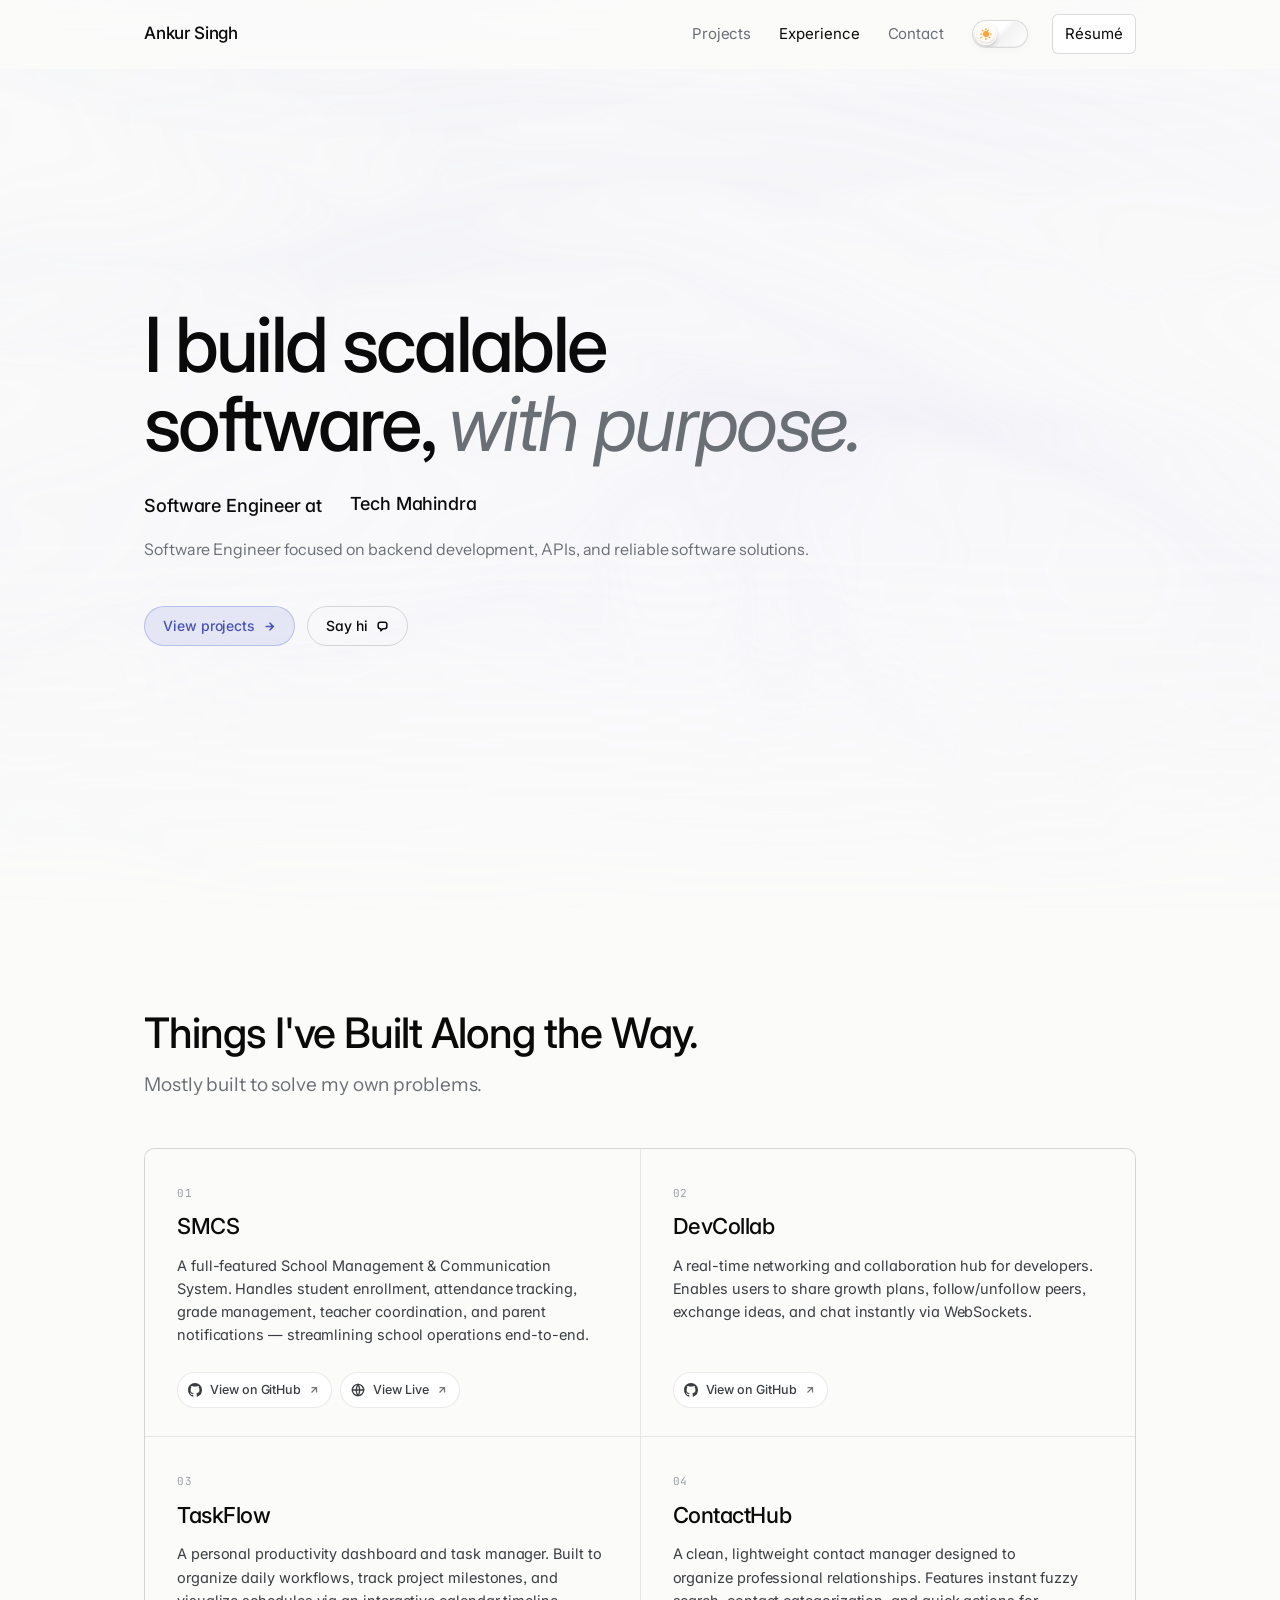
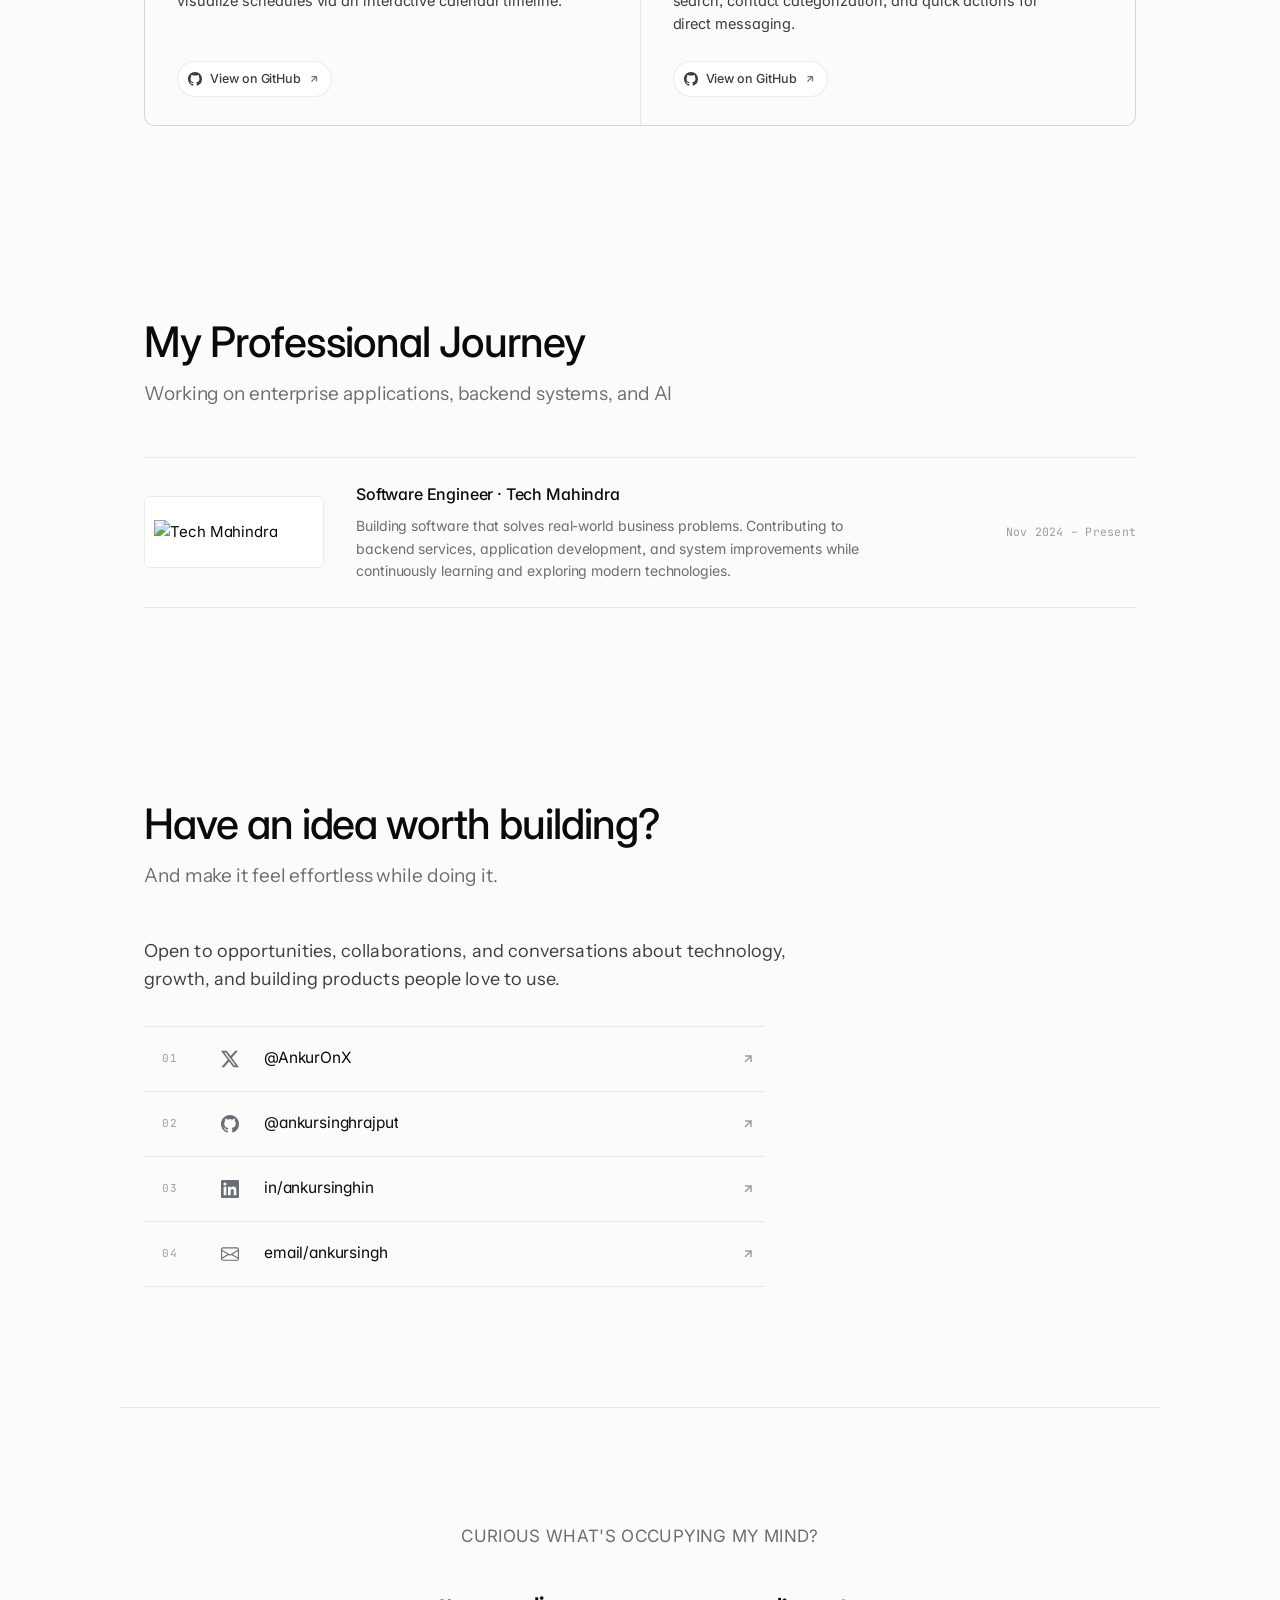
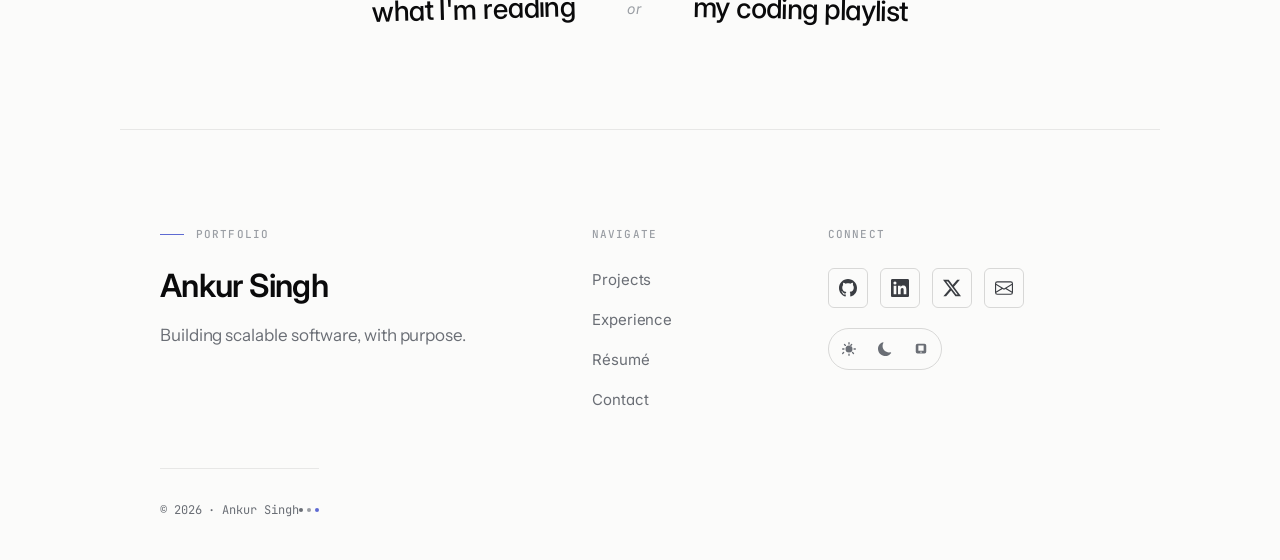
==== index.html @ 27c0b168 "Add new project" ====
<!DOCTYPE html>
<html lang="en">
<head>
    <meta charset="UTF-8">
    <meta name="viewport" content="width=device-width, initial-scale=1, maximum-scale=1, user-scalable=no, viewport-fit=cover">
    <title>Ankur Singh · Software Engineer</title>
    <meta name="description" content="Ankur Singh · Software Engineer.">
    <meta name="author" content="Ankur Singh">
    <meta name="theme-color" content="#fbfbfa" media="(prefers-color-scheme: light)">
    <meta name="theme-color" content="#08090a" media="(prefers-color-scheme: dark)">
    <link rel="canonical" href="https://ankursingh-portfolio.vercel.app/">

    <link rel="icon" type="image/svg+xml" href="/assets/favicon.svg">
    <link rel="alternate icon" href="/assets/favicon.svg">
    <link rel="apple-touch-icon" href="/assets/favicon.svg">
    <link rel="mask-icon" href="/assets/favicon.svg" color="#8b8fff">

    <meta property="og:type" content="website">
    <meta property="og:site_name" content="Ankur Singh">
    <meta property="og:title" content="Ankur Singh · Software Engineer">
    <meta property="og:description" content="Building scalable software with purpose.">
    <meta property="og:url" content="https://ankursingh-portfolio.vercel.app/">
    <meta property="og:image" content="https://ankursingh-portfolio.vercel.app/assets/og-image.jpg">
    <meta property="og:image:type" content="image/jpeg">
    <meta property="og:image:width" content="1200">
    <meta property="og:image:height" content="630">
    <meta property="og:image:alt" content="Ankur Singh · Software Engineer">

    <meta name="twitter:card" content="summary_large_image">
    <meta name="twitter:creator" content="@AnkurOnX">
    <meta name="twitter:title" content="Ankur Singh · Software Engineer">
    <meta name="twitter:description" content="Building scalable software with purpose.">
    <meta name="twitter:image" content="https://ankursingh-portfolio.vercel.app/assets/og-image.jpg">
    <meta name="twitter:image:alt" content="Ankur Singh · Software Engineer">

    <link rel="stylesheet" href="styles.css?v=2026-06-02-responsive">
    <link rel="preconnect" href="https://fonts.googleapis.com">
    <link rel="preconnect" href="https://fonts.gstatic.com" crossorigin>
    <link href="https://fonts.googleapis.com/css2?family=Inter:wght@400;500;600&family=Instrument+Sans:wght@400;500&family=JetBrains+Mono:wght@400;500&family=Bodoni+Moda:ital,opsz,wght@1,6..96,500;1,6..96,700&family=Caveat:wght@500;700&display=swap" rel="stylesheet">
    <script>
        // Early theme detection to avoid Flash of Unstyled Content (FOUC)
        const savedTheme = localStorage.getItem('theme') || 'light';
        if (savedTheme === 'light') {
            document.documentElement.classList.add('light-mode');
        } else if (savedTheme === 'dark') {
            document.documentElement.classList.add('dark-mode');
        }
    </script>
</head>
<body class="preload">
    <nav class="nav" id="nav">
        <a href="/" class="nav-logo">Ankur Singh</a>
        <div class="nav-right">
            <div class="nav-links">
                <a href="#work">Projects</a>
                <a href="#experience">Experience</a>
                <!-- <a href="#notes">Notes</a> -->
                <!-- <a href="/blog/">Blog</a> -->
                <a href="#contact">Contact</a>

            </div>
            <button class="theme-toggle" id="themeToggle" aria-label="Toggle light and dark theme">
                <span class="theme-toggle-track">
                    <span class="theme-toggle-knob">
                        <span class="theme-toggle-icon-sun">
                            <svg viewBox="0 0 16 16" fill="currentColor">
                                <path d="M8 12a4 4 0 1 0 0-8 4 4 0 0 0 0 8zM8 0a.75.75 0 0 1 .75.75v1.5a.75.75 0 0 1-1.5 0V.75A.75.75 0 0 1 8 0zm0 13a.75.75 0 0 1 .75.75v1.5a.75.75 0 0 1-1.5 0v-1.5A.75.75 0 0 1 8 13zM2.343 2.343a.75.75 0 0 1 1.061 0l1.06 1.061a.75.75 0 0 1-1.06 1.06l-1.06-1.06a.75.75 0 0 1 0-1.06zm9.193 9.193a.75.75 0 0 1 1.06 0l1.061 1.06a.75.75 0 0 1-1.06 1.061l-1.061-1.06a.75.75 0 0 1 0-1.06zm-9.193 0a.75.75 0 0 1 0 1.06l-1.061 1.06a.75.75 0 0 1-1.06-1.06l1.06-1.06a.75.75 0 0 1 1.062 0zm9.193-9.193a.75.75 0 0 1 0 1.06l-1.06 1.061a.75.75 0 1 1-1.061-1.06l1.06-1.061a.75.75 0 0 1 1.06 0zM0 8a.75.75 0 0 1 .75-.75h1.5a.75.75 0 0 1 0 1.5H.75A.75.75 0 0 1 0 8zm13 0a.75.75 0 0 1 .75-.75h1.5a.75.75 0 0 1 0 1.5h-1.5A.75.75 0 0 1 13 8z"/>
                            </svg>
                        </span>
                        <span class="theme-toggle-icon-moon">
                            <svg viewBox="0 0 16 16" fill="currentColor">
                                <path d="M6 .278a.77.77 0 0 1 .08.858 7.2 7.2 0 0 0-.878 3.46c0 4.021 3.278 7.277 7.318 7.277q.792-.001 1.533-.16a.79.79 0 0 1 .812.275.79.79 0 0 1-.056.972 7.6 7.6 0 0 1-6.4 3.19C3.668 16 0 12.315 0 7.828c0-3.765 2.583-6.963 6.002-7.55a.78.78 0 0 1 .832.22z"/>
                            </svg>
                        </span>
                    </span>
                    <span class="theme-toggle-glass-reflection"></span>
                </span>
            </button>
            <button class="nav-resume" id="resumeBtn">Résumé</button>
            <button class="nav-toggle" id="navToggle" aria-label="Toggle menu">
                <span></span>
                <span></span>
            </button>
        </div>
    </nav>

    <div class="mobile-menu" id="mobileMenu" role="dialog" aria-modal="true" aria-label="Menu" aria-hidden="true">
        <nav class="mobile-menu-items">
            <a href="#work">Projects</a>
            <a href="#experience">Experience</a>
            <!-- <a href="#notes">Notes</a> -->
            <!-- <a href="/blog/">Blog</a> -->
            <a href="#contact">Contact</a>

            <button id="mobileResumeBtn">Résumé</button>
        </nav>
    </div>
    </div>

    <main>
        <section class="hero">
            <canvas class="hero-bg" aria-hidden="true"></canvas>
            <h1 class="hero-title reveal">
                I build scalable software, <em>with purpose.</em>
            </h1>
            <p class="hero-subtitle reveal" style="--reveal-delay: 100ms">
                <span class="hero-subtitle-primary">Software Engineer at <a href="https://www.techmahindra.com/" target="_blank" rel="noopener" class="hero-subtitle-link"><img src="https://www.google.com/s2/favicons?domain=techmahindra.com&amp;sz=64" alt="" width="16" height="16" class="link-favicon" loading="lazy">Tech Mahindra</a></span>
                <span class="hero-subtitle-secondary">Software Engineer focused on backend development, APIs, and reliable software solutions.</span>
            </p>
            <div class="hero-cta reveal" style="--reveal-delay: 200ms">
                <a href="#work" class="hero-btn hero-btn-primary">
                    View projects
                    <svg viewBox="0 0 12 12" fill="none" stroke="currentColor" stroke-width="1.6" stroke-linecap="round" stroke-linejoin="round" aria-hidden="true"><path d="M3 6h6M6.5 3l3 3-3 3"/></svg>
                </a>
                <a href="#contact" class="hero-btn hero-btn-ghost">
                    Say hi
                    <svg viewBox="0 0 12 12" fill="none" stroke="currentColor" stroke-width="1.4" stroke-linecap="round" stroke-linejoin="round" aria-hidden="true"><path d="M2 4a2 2 0 0 1 2-2h4a2 2 0 0 1 2 2v2a2 2 0 0 1-2 2H6.5L4.5 10v-2H4a2 2 0 0 1-2-2V4z"/></svg>
                </a>
            </div>
        </section>

        <section class="work" id="work">
            <h3 class="section-lead reveal">Things I've Built Along the Way.</h3>
            <p class="section-copy reveal" style="--reveal-delay: 80ms">Mostly built to solve my own problems.</p>

            <div class="project-grid">
                <div class="project-card reveal">
                    <span class="project-num">01</span>
                    <h3 class="project-title">SMCS</h3>
                    <p class="project-desc">
                        A full-featured School Management &amp; Communication System. Handles student enrollment, attendance tracking, grade management, teacher coordination, and parent notifications — streamlining school operations end-to-end.
                    </p>
                    <div class="project-cta-row">
                        <a href="https://github.com/ankursinghrajput/SMCS" target="_blank" rel="noopener" class="project-cta">
                            <svg class="project-cta-mark" viewBox="0 0 16 16" fill="currentColor" aria-hidden="true"><path d="M8 0C3.58 0 0 3.58 0 8c0 3.54 2.29 6.53 5.47 7.59.4.07.55-.17.55-.38 0-.19-.01-.82-.01-1.49-2.01.37-2.53-.49-2.69-.94-.09-.23-.48-.94-.82-1.13-.28-.15-.68-.52-.01-.53.63-.01 1.08.58 1.23.82.72 1.21 1.87.87 2.33.66.07-.52.28-.87.51-1.07-1.78-.2-3.64-.89-3.64-3.95 0-.87.31-1.59.82-2.15-.08-.2-.36-1.02.08-2.12 0 0 .67-.21 2.2.82.64-.18 1.32-.27 2-.27.68 0 1.36.09 2 .27 1.53-1.04 2.2-.82 2.2-.82.44 1.1.16 1.92.08 2.12.51.56.82 1.27.82 2.15 0 3.07-1.87 3.75-3.65 3.95.29.25.54.73.54 1.48 0 1.07-.01 1.93-.01 2.2 0 .21.15.46.55.38A8.013 8.013 0 0 0 16 8c0-4.42-3.58-8-8-8z"/></svg>
                            <span class="project-cta-label">View on GitHub</span>
                            <svg class="project-cta-arrow" viewBox="0 0 12 12" fill="none" stroke="currentColor" stroke-width="1.5" aria-hidden="true"><path d="M3 3h6v6M3 9l6-6"/></svg>
                        </a>
                        <a href="https://smcschool.vercel.app" target="_blank" rel="noopener" class="project-cta project-cta--live">
                            <svg class="project-cta-mark" viewBox="0 0 16 16" fill="none" stroke="currentColor" stroke-width="1.5" stroke-linecap="round" stroke-linejoin="round" aria-hidden="true"><circle cx="8" cy="8" r="6.5"/><path d="M8 1.5C8 1.5 6 4.5 6 8s2 6.5 2 6.5M8 1.5C8 1.5 10 4.5 10 8s-2 6.5-2 6.5M1.5 8h13"/></svg>
                            <span class="project-cta-label">View Live</span>
                            <svg class="project-cta-arrow" viewBox="0 0 12 12" fill="none" stroke="currentColor" stroke-width="1.5" aria-hidden="true"><path d="M3 3h6v6M3 9l6-6"/></svg>
                        </a>
                    </div>
                </div>

                <a href="https://github.com/ankursinghrajput/dev-collaboration" target="_blank" rel="noopener" class="project-card reveal">
                    <span class="project-num">02</span>
                    <h3 class="project-title">DevCollab</h3>
                    <p class="project-desc">
                        A real-time networking and collaboration hub for developers. Enables users to share growth plans, follow/unfollow peers, exchange ideas, and chat instantly via WebSockets.
                    </p>
                    <span class="project-cta">
                        <svg class="project-cta-mark" viewBox="0 0 16 16" fill="currentColor" aria-hidden="true"><path d="M8 0C3.58 0 0 3.58 0 8c0 3.54 2.29 6.53 5.47 7.59.4.07.55-.17.55-.38 0-.19-.01-.82-.01-1.49-2.01.37-2.53-.49-2.69-.94-.09-.23-.48-.94-.82-1.13-.28-.15-.68-.52-.01-.53.63-.01 1.08.58 1.23.82.72 1.21 1.87.87 2.33.66.07-.52.28-.87.51-1.07-1.78-.2-3.64-.89-3.64-3.95 0-.87.31-1.59.82-2.15-.08-.2-.36-1.02.08-2.12 0 0 .67-.21 2.2.82.64-.18 1.32-.27 2-.27.68 0 1.36.09 2 .27 1.53-1.04 2.2-.82 2.2-.82.44 1.1.16 1.92.08 2.12.51.56.82 1.27.82 2.15 0 3.07-1.87 3.75-3.65 3.95.29.25.54.73.54 1.48 0 1.07-.01 1.93-.01 2.2 0 .21.15.46.55.38A8.013 8.013 0 0 0 16 8c0-4.42-3.58-8-8-8z"/></svg>
                        <span class="project-cta-label">View on GitHub</span>
                        <svg class="project-cta-arrow" viewBox="0 0 12 12" fill="none" stroke="currentColor" stroke-width="1.5" aria-hidden="true"><path d="M3 3h6v6M3 9l6-6"/></svg>
                    </span>
                </a>

                <a href="https://github.com/ankursinghrajput/TaskFlow" target="_blank" rel="noopener" class="project-card reveal">
                    <span class="project-num">03</span>
                    <h3 class="project-title">TaskFlow</h3>
                    <p class="project-desc">
                        A personal productivity dashboard and task manager. Built to organize daily workflows, track project milestones, and visualize schedules via an interactive calendar timeline.
                    </p>
                    <span class="project-cta">
                        <svg class="project-cta-mark" viewBox="0 0 16 16" fill="currentColor" aria-hidden="true"><path d="M8 0C3.58 0 0 3.58 0 8c0 3.54 2.29 6.53 5.47 7.59.4.07.55-.17.55-.38 0-.19-.01-.82-.01-1.49-2.01.37-2.53-.49-2.69-.94-.09-.23-.48-.94-.82-1.13-.28-.15-.68-.52-.01-.53.63-.01 1.08.58 1.23.82.72 1.21 1.87.87 2.33.66.07-.52.28-.87.51-1.07-1.78-.2-3.64-.89-3.64-3.95 0-.87.31-1.59.82-2.15-.08-.2-.36-1.02.08-2.12 0 0 .67-.21 2.2.82.64-.18 1.32-.27 2-.27.68 0 1.36.09 2 .27 1.53-1.04 2.2-.82 2.2-.82.44 1.1.16 1.92.08 2.12.51.56.82 1.27.82 2.15 0 3.07-1.87 3.75-3.65 3.95.29.25.54.73.54 1.48 0 1.07-.01 1.93-.01 2.2 0 .21.15.46.55.38A8.013 8.013 0 0 0 16 8c0-4.42-3.58-8-8-8z"/></svg>
                        <span class="project-cta-label">View on GitHub</span>
                        <svg class="project-cta-arrow" viewBox="0 0 12 12" fill="none" stroke="currentColor" stroke-width="1.5" aria-hidden="true"><path d="M3 3h6v6M3 9l6-6"/></svg>
                    </span>
                </a>

                <a href="https://github.com/ankursinghrajput/ContactHub" target="_blank" rel="noopener" class="project-card reveal">
                    <span class="project-num">04</span>
                    <h3 class="project-title">ContactHub</h3>
                    <p class="project-desc">
                        A clean, lightweight contact manager designed to organize professional relationships. Features instant fuzzy search, contact categorization, and quick actions for direct messaging.
                    </p>
                    <span class="project-cta">
                        <svg class="project-cta-mark" viewBox="0 0 16 16" fill="currentColor" aria-hidden="true"><path d="M8 0C3.58 0 0 3.58 0 8c0 3.54 2.29 6.53 5.47 7.59.4.07.55-.17.55-.38 0-.19-.01-.82-.01-1.49-2.01.37-2.53-.49-2.69-.94-.09-.23-.48-.94-.82-1.13-.28-.15-.68-.52-.01-.53.63-.01 1.08.58 1.23.82.72 1.21 1.87.87 2.33.66.07-.52.28-.87.51-1.07-1.78-.2-3.64-.89-3.64-3.95 0-.87.31-1.59.82-2.15-.08-.2-.36-1.02.08-2.12 0 0 .67-.21 2.2.82.64-.18 1.32-.27 2-.27.68 0 1.36.09 2 .27 1.53-1.04 2.2-.82 2.2-.82.44 1.1.16 1.92.08 2.12.51.56.82 1.27.82 2.15 0 3.07-1.87 3.75-3.65 3.95.29.25.54.73.54 1.48 0 1.07-.01 1.93-.01 2.2 0 .21.15.46.55.38A8.013 8.013 0 0 0 16 8c0-4.42-3.58-8-8-8z"/></svg>
                        <span class="project-cta-label">View on GitHub</span>
                        <svg class="project-cta-arrow" viewBox="0 0 12 12" fill="none" stroke="currentColor" stroke-width="1.5" aria-hidden="true"><path d="M3 3h6v6M3 9l6-6"/></svg>
                    </span>
                </a>
            </div>
        </section>

        <section class="experience" id="experience">
            <h3 class="section-lead reveal">My Professional Journey</h3>
            <p class="section-copy reveal" style="--reveal-delay: 80ms">Working on enterprise applications, backend systems, and AI</p>

            <div class="experience-list">
                <article class="experience-card reveal">
                    <div class="experience-brand" style="padding: 4px 8px; min-height: 72px; display: flex; align-items: center; justify-content: center; background: var(--brand-surface);">
                        <img src="https://www.logo.wine/a/logo/Tech_Mahindra/Tech_Mahindra-Logo.wine.svg" alt="Tech Mahindra" style="max-height: 62px; max-width: 160px; width: 100%; object-fit: contain;">
                    </div>
                    <div class="experience-copy">
                        <h3 class="experience-role">Software Engineer · Tech Mahindra</h3>
                        <p class="experience-desc">Building software that solves real-world business problems. Contributing to backend services, application development, and system improvements while continuously learning and exploring modern technologies.</p>
                    </div>
                    <span class="experience-period">Nov 2024 – Present</span>
                </article>
            </div>
        </section>

        <!--
        <section class="notes" id="notes">
            <h3 class="section-lead reveal">Bias towards craft.</h3>
            <p class="section-copy reveal" style="--reveal-delay: 80ms">Make it useful, then make it beautiful, then make it harder to break.</p>
 
            <div class="notes-grid">
                <div class="note-card reveal">
                    <span class="note-index">01 · Craft</span>
                    <h3 class="note-title">Product-minded frontend</h3>
                    <p class="note-desc">The frontend is where strategy meets the user. Every layout choice, transition, and empty state quietly decides whether someone trusts the product in the first ten seconds — or never comes back.</p>
                </div>
                <div class="note-card reveal" style="--reveal-delay: 60ms">
                    <span class="note-index">02 · Craft</span>
                    <h3 class="note-title">AI with product sense</h3>
                    <p class="note-desc">AI is interesting when it makes a product feel inevitable, not when it shows off the model. The hard work is restraint: knowing where it adds leverage, and where it just adds latency.</p>
                </div>
                <div class="note-card reveal" style="--reveal-delay: 120ms">
                    <span class="note-index">03 · Craft</span>
                    <h3 class="note-title">Full-stack execution</h3>
                    <p class="note-desc">The interesting work lives at the seams — sync, retries, auth, the parts that decide whether the polished frontend actually survives a Tuesday afternoon under real load.</p>
                </div>
                <div class="note-card reveal" style="--reveal-delay: 180ms">
                    <span class="note-index">04 · Craft</span>
                    <h3 class="note-title">Leadership without theatre</h3>
                    <p class="note-desc">Mentoring, hiring loops, review culture, support SOPs, and helping teams move faster without lowering standards.</p>
                </div>
                <div class="note-card reveal" style="--reveal-delay: 240ms">
                    <span class="note-index">05 · Principle</span>
                    <h3 class="note-title">Interfaces should feel obvious</h3>
                    <p class="note-desc">If someone needs a walkthrough for the happy path, the product is still lying to itself.</p>
                </div>
                <div class="note-card reveal" style="--reveal-delay: 300ms">
                    <span class="note-index">06 · Principle</span>
                    <h3 class="note-title">Speed is a product feature</h3>
                    <p class="note-desc">Not just render time. Decision speed, iteration speed, support speed, and how quickly a team can ship the next thing.</p>
                </div>
            </div>
        </section>
        -->

        <section class="contact" id="contact">
            <h3 class="section-lead reveal">Have an idea worth building?</h3>
            <p class="section-copy reveal" style="--reveal-delay: 80ms">And make it feel effortless while doing it.</p>
            <p class="contact-text reveal" style="--reveal-delay: 140ms">
               Open to opportunities, collaborations, and conversations about technology, growth, and building products people love to use.
            </p>
            <ul class="contact-links reveal" style="--reveal-delay: 180ms">
                <li>
                    <a href="https://x.com/AnkurOnX" target="_blank" rel="noopener" class="contact-row">
                        <span class="contact-row-num">01</span>
                        <span class="contact-row-icon" aria-hidden="true">
                            <svg viewBox="0 0 16 16" fill="currentColor"><path d="M12.6.75h2.454l-5.36 6.142L16 15.25h-4.937l-3.867-5.07-4.425 5.07H.316l5.733-6.57L0 .75h5.063l3.495 4.633L12.601.75zm-.86 13.028h1.36L4.323 2.145H2.865l8.875 11.633z"/></svg>
                        </span>
                        <span class="contact-row-value"><span class="contact-row-value-text">@AnkurOnX</span></span>
                        <span class="contact-row-arrow" aria-hidden="true">
                            <svg viewBox="0 0 12 12" fill="none" stroke="currentColor" stroke-width="1.5"><path d="M3 3h6v6M3 9l6-6"/></svg>
                        </span>
                    </a>
                </li>
                <li>
                    <a href="https://github.com/ankursinghrajput" target="_blank" rel="noopener" class="contact-row">
                        <span class="contact-row-num">02</span>
                        <span class="contact-row-icon" aria-hidden="true">
                            <svg viewBox="0 0 16 16" fill="currentColor"><path d="M8 0C3.58 0 0 3.58 0 8c0 3.54 2.29 6.53 5.47 7.59.4.07.55-.17.55-.38 0-.19-.01-.82-.01-1.49-2.01.37-2.53-.49-2.69-.94-.09-.23-.48-.94-.82-1.13-.28-.15-.68-.52-.01-.53.63-.01 1.08.58 1.23.82.72 1.21 1.87.87 2.33.66.07-.52.28-.87.51-1.07-1.78-.2-3.64-.89-3.64-3.95 0-.87.31-1.59.82-2.15-.08-.2-.36-1.02.08-2.12 0 0 .67-.21 2.2.82.64-.18 1.32-.27 2-.27.68 0 1.36.09 2 .27 1.53-1.04 2.2-.82 2.2-.82.44 1.1.16 1.92.08 2.12.51.56.82 1.27.82 2.15 0 3.07-1.87 3.75-3.65 3.95.29.25.54.73.54 1.48 0 1.07-.01 1.93-.01 2.2 0 .21.15.46.55.38A8.013 8.013 0 0 0 16 8c0-4.42-3.58-8-8-8z"/></svg>
                        </span>
                        <span class="contact-row-value"><span class="contact-row-value-text">@ankursinghrajput</span></span>
                        <span class="contact-row-arrow" aria-hidden="true">
                            <svg viewBox="0 0 12 12" fill="none" stroke="currentColor" stroke-width="1.5"><path d="M3 3h6v6M3 9l6-6"/></svg>
                        </span>
                    </a>
                </li>
                <li>
                    <a href="https://www.linkedin.com/in/ankursinghin/" target="_blank" rel="noopener" class="contact-row">
                        <span class="contact-row-num">03</span>
                        <span class="contact-row-icon" aria-hidden="true">
                            <svg viewBox="0 0 16 16" fill="currentColor"><path d="M13.632 13.635h-2.37V9.922c0-.886-.018-2.025-1.234-2.025-1.235 0-1.424.964-1.424 1.96v3.778h-2.37V6H8.51v1.04h.03c.318-.6 1.092-1.233 2.247-1.233 2.4 0 2.846 1.58 2.846 3.637v4.191zM3.558 4.955a1.376 1.376 0 1 1 .002-2.751 1.376 1.376 0 0 1-.002 2.751zm1.188 8.68H2.37V6h2.376v7.635zM14.816 0H1.18C.528 0 0 .516 0 1.153v13.694C0 15.484.528 16 1.18 16h13.635C15.467 16 16 15.484 16 14.847V1.153C16 .516 15.467 0 14.815 0z"/></svg>
                        </span>
                        <span class="contact-row-value"><span class="contact-row-value-text">in/ankursinghin</span></span>
                        <span class="contact-row-arrow" aria-hidden="true">
                            <svg viewBox="0 0 12 12" fill="none" stroke="currentColor" stroke-width="1.5"><path d="M3 3h6v6M3 9l6-6"/></svg>
                        </span>
                    </a>
                </li>
                <li>
                    <a href="mailto:work.ankursinghh@gmail.com" class="contact-row">
                        <span class="contact-row-num">04</span>
                        <span class="contact-row-icon" aria-hidden="true">
                            <svg viewBox="0 0 16 16" fill="currentColor"><path d="M0 4a2 2 0 0 1 2-2h12a2 2 0 0 1 2 2v8a2 2 0 0 1-2 2H2a2 2 0 0 1-2-2V4zm2-1a1 1 0 0 0-1 1v.217l7 4.2 7-4.2V4a1 1 0 0 0-1-1H2zm13 2.383-4.708 2.825L15 11.105V5.383zm-.034 6.876-5.64-3.471L8 9.583l-1.326-.795-5.64 3.47A1 1 0 0 0 2 13h12a1 1 0 0 0 .966-.741zM1 11.105l4.708-2.897L1 5.383v5.722z"/></svg>
                        </span>
                        <span class="contact-row-value"><span class="contact-row-value-text">email/ankursingh</span></span>
                        <span class="contact-row-arrow" aria-hidden="true">
                            <svg viewBox="0 0 12 12" fill="none" stroke="currentColor" stroke-width="1.5"><path d="M3 3h6v6M3 9l6-6"/></svg>
                        </span>
                    </a>
                </li>
            </ul>
        </section>
        <section class="invite reveal" aria-label="Reading and Music interests">
            <div class="invite-editorial">
                <span class="invite-prefix">Curious what's occupying my mind?</span>
                <div class="invite-links-row">
                    <a href="/books" class="invite-link invite-link--paper" aria-label="Books I am currently reading">
                        what I'm reading
                        <svg class="sketch-oval" viewBox="0 0 200 60" preserveAspectRatio="none" aria-hidden="true"><path d="M 10,30 C 8,10 192,8 190,30 C 192,52 8,50 10,32 C 12,18 60,12 120,12" /></svg>
                    </a>
                    <span class="invite-or">or</span>
                    <a href="https://music.youtube.com/@ankursingh959?si=nGJiVNLZRQ4SY96u" target="_blank" rel="noopener" class="invite-link invite-link--bright" aria-label="My coding music playlist">
                        my coding playlist
                        <svg class="sketch-oval" viewBox="0 0 200 60" preserveAspectRatio="none" aria-hidden="true"><path d="M 10,30 C 8,10 192,8 190,30 C 192,52 8,50 10,32 C 12,18 60,12 120,12" /></svg>
                    </a>
                </div>
            </div>
        </section>
    </main>

    <footer class="footer">
        <div class="footer-content">
            <div class="footer-col footer-col-main">
                <div class="footer-kicker">
                    <span class="footer-line"></span> PORTFOLIO
                </div>
                <h2 class="footer-name">Ankur Singh</h2>
                <p class="footer-desc">Building scalable software, with purpose.</p>
            </div>
            
            <div class="footer-col">
                <div class="footer-heading">NAVIGATE</div>
                <nav class="footer-nav">
                    <a href="#work">Projects</a>
                    <a href="#experience">Experience</a>
                    <a href="#resumeBtn" id="footerResumeBtn">Résumé</a>
                    <a href="#contact">Contact</a>
                </nav>
            </div>

            <div class="footer-col">
                <div class="footer-heading">CONNECT</div>
                <div class="footer-socials">
                    <a href="https://github.com/ankursinghrajput" target="_blank" rel="noopener" aria-label="GitHub" class="footer-icon-link">
                        <svg viewBox="0 0 16 16" fill="currentColor"><path d="M8 0C3.58 0 0 3.58 0 8c0 3.54 2.29 6.53 5.47 7.59.4.07.55-.17.55-.38 0-.19-.01-.82-.01-1.49-2.01.37-2.53-.49-2.69-.94-.09-.23-.48-.94-.82-1.13-.28-.15-.68-.52-.01-.53.63-.01 1.08.58 1.23.82.72 1.21 1.87.87 2.33.66.07-.52.28-.87.51-1.07-1.78-.2-3.64-.89-3.64-3.95 0-.87.31-1.59.82-2.15-.08-.2-.36-1.02.08-2.12 0 0 .67-.21 2.2.82.64-.18 1.32-.27 2-.27.68 0 1.36.09 2 .27 1.53-1.04 2.2-.82 2.2-.82.44 1.1.16 1.92.08 2.12.51.56.82 1.27.82 2.15 0 3.07-1.87 3.75-3.65 3.95.29.25.54.73.54 1.48 0 1.07-.01 1.93-.01 2.2 0 .21.15.46.55.38A8.013 8.013 0 0 0 16 8c0-4.42-3.58-8-8-8z"/></svg>
                    </a>
                    <a href="https://www.linkedin.com/in/ankursinghin/" target="_blank" rel="noopener" aria-label="LinkedIn" class="footer-icon-link">
                        <svg viewBox="0 0 16 16" fill="currentColor"><path d="M13.632 13.635h-2.37V9.922c0-.886-.018-2.025-1.234-2.025-1.235 0-1.424.964-1.424 1.96v3.778h-2.37V6H8.51v1.04h.03c.318-.6 1.092-1.233 2.247-1.233 2.4 0 2.846 1.58 2.846 3.637v4.191zM3.558 4.955a1.376 1.376 0 1 1 .002-2.751 1.376 1.376 0 0 1-.002 2.751zm1.188 8.68H2.37V6h2.376v7.635zM14.816 0H1.18C.528 0 0 .516 0 1.153v13.694C0 15.484.528 16 1.18 16h13.635C15.467 16 16 15.484 16 14.847V1.153C16 .516 15.467 0 14.815 0z"/></svg>
                    </a>
                    <a href="https://x.com/AnkurOnX" target="_blank" rel="noopener" aria-label="X (Twitter)" class="footer-icon-link">
                        <svg viewBox="0 0 16 16" fill="currentColor"><path d="M12.6.75h2.454l-5.36 6.142L16 15.25h-4.937l-3.867-5.07-4.425 5.07H.316l5.733-6.57L0 .75h5.063l3.495 4.633L12.601.75zm-.86 13.028h1.36L4.323 2.145H2.865l8.875 11.633z"/></svg>
                    </a>
                    <a href="mailto:work.ankursinghh@gmail.com" aria-label="Email" class="footer-icon-link">
                        <svg viewBox="0 0 16 16" fill="currentColor"><path d="M0 4a2 2 0 0 1 2-2h12a2 2 0 0 1 2 2v8a2 2 0 0 1-2 2H2a2 2 0 0 1-2-2V4zm2-1a1 1 0 0 0-1 1v.217l7 4.2 7-4.2V4a1 1 0 0 0-1-1H2zm13 2.383-4.708 2.825L15 11.105V5.383zm-.034 6.876-5.64-3.471L8 9.583l-1.326-.795-5.64 3.47A1 1 0 0 0 2 13h12a1 1 0 0 0 .966-.741zM1 11.105l4.708-2.897L1 5.383v5.722z"/></svg>
                    </a>
                </div>
                
                <div class="footer-theme-pill">
                    <button class="footer-theme-btn" aria-label="Toggle theme" onclick="document.getElementById('themeToggle').click()">
                        <svg viewBox="0 0 16 16" fill="currentColor"><path d="M8 12a4 4 0 1 0 0-8 4 4 0 0 0 0 8zM8 0a.75.75 0 0 1 .75.75v1.5a.75.75 0 0 1-1.5 0V.75A.75.75 0 0 1 8 0zm0 13a.75.75 0 0 1 .75.75v1.5a.75.75 0 0 1-1.5 0v-1.5A.75.75 0 0 1 8 13zM2.343 2.343a.75.75 0 0 1 1.061 0l1.06 1.061a.75.75 0 0 1-1.06 1.06l-1.06-1.06a.75.75 0 0 1 0-1.06zm9.193 9.193a.75.75 0 0 1 1.06 0l1.061 1.06a.75.75 0 0 1-1.06 1.061l-1.061-1.06a.75.75 0 0 1 0-1.06zm-9.193 0a.75.75 0 0 1 0 1.06l-1.061 1.06a.75.75 0 0 1-1.06-1.06l1.06-1.06a.75.75 0 0 1 1.062 0zm9.193-9.193a.75.75 0 0 1 0 1.06l-1.06 1.061a.75.75 0 1 1-1.061-1.06l1.06-1.061a.75.75 0 0 1 1.06 0zM0 8a.75.75 0 0 1 .75-.75h1.5a.75.75 0 0 1 0 1.5H.75A.75.75 0 0 1 0 8zm13 0a.75.75 0 0 1 .75-.75h1.5a.75.75 0 0 1 0 1.5h-1.5A.75.75 0 0 1 13 8z"/></svg>
                    </button>
                    <button class="footer-theme-btn" aria-label="Toggle theme" onclick="document.getElementById('themeToggle').click()">
                        <svg viewBox="0 0 16 16" fill="currentColor"><path d="M6 .278a.77.77 0 0 1 .08.858 7.2 7.2 0 0 0-.878 3.46c0 4.021 3.278 7.277 7.318 7.277q.792-.001 1.533-.16a.79.79 0 0 1 .812.275.79.79 0 0 1-.056.972 7.6 7.6 0 0 1-6.4 3.19C3.668 16 0 12.315 0 7.828c0-3.765 2.583-6.963 6.002-7.55a.78.78 0 0 1 .832.22z"/></svg>
                    </button>
                    <button class="footer-theme-btn" aria-label="Toggle theme" onclick="document.getElementById('themeToggle').click()">
                        <svg viewBox="0 0 16 16" fill="currentColor"><path d="M12 2H4a2 2 0 0 0-2 2v7a2 2 0 0 0 2 2h8a2 2 0 0 0 2-2V4a2 2 0 0 0-2-2zm-5 10H7v-1h2v1zm4-2H5V4h6v6z"/></svg>
                    </button>
                </div>
            </div>
        </div>
        <div class="footer-bottom">
            <div class="footer-copyright">
                © 2026 · Ankur Singh
            </div>
            <div class="footer-bottom-icon">
                <span class="footer-dots">
                    <span style="background: var(--ink-3);"></span><span style="background: var(--ink-4);"></span><span style="background: var(--accent);"></span>
                </span>
            </div>
        </div>
    </footer>

    <div class="resume-modal" id="resumeModal" role="dialog" aria-modal="true" aria-label="Résumé preview" aria-hidden="true">
        <div class="resume-modal-overlay" id="resumeModalOverlay"></div>
        <div class="resume-modal-shell" role="document">
            <header class="resume-modal-bar">
                <button class="resume-modal-download" id="resumeDownloadBtn" type="button">
                    <svg viewBox="0 0 16 16" fill="none" stroke="currentColor" stroke-width="1.6" stroke-linecap="round" stroke-linejoin="round" aria-hidden="true">
                        <path d="M8 2.5v8M4.5 7l3.5 3.5L11.5 7M3 13h10"/>
                    </svg>
                    Download
                </button>
                <div class="resume-modal-title">
                    <span class="resume-modal-file">Ankur-Singh-Resume.pdf</span>
                </div>
                <button class="resume-modal-close" id="resumeCloseBtn" type="button" aria-label="Close résumé preview">
                    <svg viewBox="0 0 16 16" fill="none" stroke="currentColor" stroke-width="1.6" stroke-linecap="round" aria-hidden="true">
                        <path d="M4 4l8 8M12 4l-8 8"/>
                    </svg>
                </button>
            </header>
            <div class="resume-modal-body">
                <div class="resume-preview" id="resumePreview">
                    <div class="resume-preview-status" id="resumePreviewStatus">Loading preview…</div>
                    <div class="resume-canvas-container" id="resumeCanvasContainer"></div>
                </div>
            </div>
        </div>
    </div>

    <script type="module" src="script.js?v=2026-06-01-revert"></script>
</body>
</html>
---- styles.css ----
/* ----------------------------------------------------------
   anujsh.com — minimal, linear-style
   ---------------------------------------------------------- */

/* Prevent transition flash on page load */
body.preload,
body.preload * {
    transition: none !important;
}

:root {
    color-scheme: light dark;
    /* safe-area insets for notched phones */
    --safe-left: env(safe-area-inset-left, 0px);
    --safe-right: env(safe-area-inset-right, 0px);
    --safe-bottom: env(safe-area-inset-bottom, 0px);

    /* shared */
    --font-sans: 'Inter', system-ui, -apple-system, 'Segoe UI', sans-serif;
    --font-mono: 'JetBrains Mono', ui-monospace, 'SF Mono', monospace;

    --radius-sm: 4px;
    --radius-md: 6px;
    --radius-lg: 10px;
    --radius-xl: 14px;

    --ease: cubic-bezier(0.2, 0, 0, 1);
    --dur-fast: 120ms;
    --dur: 180ms;
    --dur-slow: 320ms;

    --container: 1040px;
    --gutter: 24px;
    --gutter-lg: 32px;

    /* light (default) */
    --bg: #fbfbfa;
    --bg-elevated: #ffffff;
    --bg-hover: #f2f2f0;
    --ink: #0a0a0b;
    --ink-2: #3a3d42;
    --ink-3: #6a6e75;
    --ink-4: #9a9ea4;
    --line: rgba(0, 0, 0, 0.08);
    --line-strong: rgba(0, 0, 0, 0.14);
    --accent: #5e6ad2;
    --accent-soft: rgba(94, 106, 210, 0.12);
    --accent-ink: #4852b8;

    --brand-surface: #ffffff;
    --brand-outline: rgba(0, 0, 0, 0.08);
    --logo-filter: none;
    --logo-filter-hover: none;
    --btn-primary-bg: #0a0a0b;
    --btn-primary-fg: #ffffff;
    --btn-primary-hover: #1f2024;
    --dot-green: #16a34a;
    --dot-green-glow: rgba(22, 163, 74, 0.35);
    --ambient-1: rgba(94, 106, 210, 0.07);
    --ambient-2: rgba(139, 143, 255, 0.05);
    --scrollbar-thumb: rgba(0, 0, 0, 0.14);
    --scrollbar-thumb-hover: rgba(0, 0, 0, 0.22);
}

@media (prefers-color-scheme: dark) {
    :root:not(.light-mode) {
        --bg: #08090a;
        --bg-elevated: #0f1011;
        --bg-hover: #16181b;
        --ink: #f7f8f8;
        --ink-2: #b4b8bf;
        --ink-3: #8a8f98;
        --ink-4: #5e6269;
        --line: rgba(255, 255, 255, 0.08);
        --line-strong: rgba(255, 255, 255, 0.14);
        --accent: #8b8fff;
        --accent-soft: rgba(139, 143, 255, 0.14);
        --accent-ink: #c7caff;

        --brand-surface: rgba(255, 255, 255, 0.96);
        --brand-outline: rgba(255, 255, 255, 0.1);
        --logo-filter: grayscale(1) brightness(2.2);
        --logo-filter-hover: grayscale(1) brightness(2.6);
        --btn-primary-bg: #f7f8f8;
        --btn-primary-fg: #08090a;
        --btn-primary-hover: #e4e6e8;
        --dot-green: #4ade80;
        --dot-green-glow: rgba(74, 222, 128, 0.45);
        --ambient-1: rgba(139, 143, 255, 0.08);
        --ambient-2: rgba(94, 106, 210, 0.06);
        --scrollbar-thumb: rgba(255, 255, 255, 0.14);
        --scrollbar-thumb-hover: rgba(255, 255, 255, 0.22);
    }
}

:root.dark-mode {
    --bg: #08090a;
    --bg-elevated: #0f1011;
    --bg-hover: #16181b;
    --ink: #f7f8f8;
    --ink-2: #b4b8bf;
    --ink-3: #8a8f98;
    --ink-4: #5e6269;
    --line: rgba(255, 255, 255, 0.08);
    --line-strong: rgba(255, 255, 255, 0.14);
    --accent: #8b8fff;
    --accent-soft: rgba(139, 143, 255, 0.14);
    --accent-ink: #c7caff;

    --brand-surface: rgba(255, 255, 255, 0.96);
    --brand-outline: rgba(255, 255, 255, 0.1);
    --logo-filter: grayscale(1) brightness(2.2);
    --logo-filter-hover: grayscale(1) brightness(2.6);
    --btn-primary-bg: #f7f8f8;
    --btn-primary-fg: #08090a;
    --btn-primary-hover: #e4e6e8;
    --dot-green: #4ade80;
    --dot-green-glow: rgba(74, 222, 128, 0.45);
    --ambient-1: rgba(139, 143, 255, 0.08);
    --ambient-2: rgba(94, 106, 210, 0.06);
    --scrollbar-thumb: rgba(255, 255, 255, 0.14);
    --scrollbar-thumb-hover: rgba(255, 255, 255, 0.22);
}

*,
*::before,
*::after {
    box-sizing: border-box;
    margin: 0;
    padding: 0;
}

html {
    scroll-behavior: smooth;
    overflow-x: clip;
    -webkit-text-size-adjust: 100%;
    text-size-adjust: 100%;
    touch-action: pan-x pan-y;
}

body {
    font-family: var(--font-sans);
    font-feature-settings: 'cv11', 'ss01', 'ss03';
    background: var(--bg);
    color: var(--ink);
    line-height: 1.6;
    font-size: 15px;
    letter-spacing: -0.005em;
    overflow-x: clip;
    -webkit-font-smoothing: antialiased;
    -moz-osx-font-smoothing: grayscale;
    text-rendering: optimizeLegibility;
}

a {
    color: inherit;
    text-decoration: none;
}

button {
    font: inherit;
    color: inherit;
    background: none;
    border: none;
    cursor: pointer;
}

img,
svg {
    display: block;
    max-width: 100%;
}

::selection {
    background: var(--accent-soft);
    color: var(--ink);
}

/* ---- Static ambient tint (subtle, below the shader) ------- */
body::before {
    content: '';
    position: fixed;
    inset: -10% -10% auto -10%;
    height: 60vh;
    background:
        radial-gradient(50% 50% at 30% 10%, var(--ambient-1) 0%, transparent 70%),
        radial-gradient(40% 40% at 80% 20%, var(--ambient-2) 0%, transparent 70%);
    opacity: 0.5;
    pointer-events: none;
    z-index: 0;
}

/* ---- Nav -------------------------------------------------- */
.nav {
    position: sticky;
    top: 0;
    z-index: 100;
    display: flex;
    align-items: center;
    justify-content: space-between;
    gap: clamp(12px, 2vw, 24px);
    padding: 14px max(calc(var(--safe-left) + 16px), calc((100vw - var(--container)) / 2 + 24px));
    padding-right: max(calc(var(--safe-right) + 16px), calc((100vw - var(--container)) / 2 + 24px));
    background: color-mix(in srgb, var(--bg) 72%, transparent);
    backdrop-filter: blur(12px) saturate(140%);
    -webkit-backdrop-filter: blur(12px) saturate(140%);
    border-bottom: 1px solid transparent;
    transition: border-color var(--dur) var(--ease), background var(--dur) var(--ease);
}

.nav.scrolled {
    border-bottom-color: var(--line);
}

.nav-right {
    display: flex;
    align-items: center;
    gap: clamp(8px, 1.5vw, 16px);
}

body.menu-open .nav {
    position: fixed;
    top: 0;
    left: 0;
    right: 0;
}

.nav-logo {
    display: inline-flex;
    align-items: center;
    font-weight: 500;
    font-size: clamp(14px, 1.2vw + 10px, 17px);
    color: var(--ink);
    letter-spacing: -0.01em;
    padding: 6px 10px;
    margin: -6px -10px;
    border-radius: var(--radius-sm);
    transition: background var(--dur) var(--ease);
    white-space: nowrap;
    min-height: 40px;
}

.nav-logo:hover {
    background: var(--bg-hover);
}

.nav-links {
    display: flex;
    align-items: center;
    gap: 4px;
}

.nav-links a {
    position: relative;
    font-size: clamp(13px, 1vw + 9px, 15px);
    color: var(--ink-3);
    padding: 8px clamp(8px, 1.2vw, 12px);
    min-height: 36px;
    display: inline-flex;
    align-items: center;
    border-radius: var(--radius-sm);
    transition: color var(--dur) var(--ease), background var(--dur) var(--ease);
}

.nav-links a:hover {
    color: var(--ink);
    background: var(--bg-hover);
}

.nav-links a.nav-link-active {
    color: var(--ink);
}

.nav-resume {
    display: inline-flex;
    align-items: center;
    gap: 6px;
    font-size: clamp(13px, 1vw + 9px, 15px);
    color: var(--ink);
    background: var(--bg-elevated);
    border: 1px solid var(--line-strong);
    padding: 7px clamp(8px, 1.2vw, 12px);
    min-height: 36px;
    margin-left: clamp(4px, 0.8vw, 8px);
    border-radius: var(--radius-md);
    transition: background var(--dur) var(--ease), border-color var(--dur) var(--ease), scale var(--dur-fast) var(--ease);
}

.nav-resume:hover {
    background: var(--bg-hover);
    border-color: var(--ink-4);
}

.nav-resume:active {
    scale: 0.96;
}

.nav-toggle {
    display: none;
    position: relative;
    width: 44px;
    height: 44px;
    border-radius: var(--radius-sm);
    align-items: center;
    justify-content: center;
    -webkit-tap-highlight-color: transparent;
}

.nav-toggle span {
    position: absolute;
    left: 10px;
    width: 20px;
    height: 1.5px;
    background: var(--ink);
    transition: transform var(--dur) var(--ease), opacity var(--dur) var(--ease), top var(--dur) var(--ease);
    top: 16px;
}

.nav-toggle span:nth-child(2) {
    top: 22px;
}

.nav-toggle.active span:nth-child(1) {
    top: 19px;
    transform: rotate(45deg);
}

.nav-toggle.active span:nth-child(2) {
    top: 19px;
    transform: rotate(-45deg);
}

.mobile-menu {
    position: fixed;
    inset: 0;
    z-index: 99;
    background: color-mix(in srgb, var(--bg) 96%, transparent);
    backdrop-filter: blur(16px);
    -webkit-backdrop-filter: blur(16px);
    opacity: 0;
    pointer-events: none;
    transition: opacity var(--dur) var(--ease);
}

.mobile-menu.open {
    opacity: 1;
    pointer-events: auto;
}

.mobile-menu-items {
    position: absolute;
    inset: 0;
    display: flex;
    flex-direction: column;
    justify-content: flex-start;
    align-items: flex-start;
    gap: 4px;
    padding: 120px clamp(20px, 5vw, 32px) calc(32px + var(--safe-bottom));
}

.mobile-menu-items a,
.mobile-menu-items button {
    font-size: clamp(20px, 5.5vw, 26px);
    font-weight: 500;
    letter-spacing: -0.02em;
    color: var(--ink-2);
    padding: 14px 0;
    min-height: 48px;
    display: flex;
    align-items: center;
    -webkit-tap-highlight-color: transparent;
    transition: color var(--dur) var(--ease);
}

.mobile-menu-items a:hover,
.mobile-menu-items button:hover {
    color: var(--ink);
}

.mobile-resume {
    margin-top: 16px;
    color: var(--accent);
}

/* ---- Layout ---------------------------------------------- */
main {
    position: relative;
    z-index: 1;
}

.wrap {
    max-width: var(--container);
    margin: 0 auto;
    padding: 0 24px;
}

section {
    padding: clamp(56px, 8vw, 96px) clamp(16px, 4vw, 24px);
    max-width: var(--container);
    margin: 0 auto;
    position: relative;
    overflow-x: hidden;
}

.section-head {
    display: flex;
    align-items: baseline;
    gap: 16px;
    margin-bottom: 48px;
    padding-bottom: 16px;
    border-bottom: 1px solid var(--line);
}

.section-kicker {
    font-family: var(--font-mono);
    font-size: 11px;
    font-weight: 500;
    color: var(--ink-4);
    text-transform: uppercase;
    letter-spacing: 0.08em;
    font-variant-numeric: tabular-nums;
}

.section-title {
    font-size: 14px;
    font-weight: 500;
    color: var(--ink);
    letter-spacing: -0.01em;
}

.section-lead {
    font-size: clamp(22px, 4.6vw, 42px);
    font-weight: 500;
    line-height: 1.15;
    letter-spacing: -0.025em;
    color: var(--ink);
    margin-bottom: 14px;
    text-wrap: balance;
}

.section-copy {
    font-family: 'Instrument Sans', system-ui, sans-serif;
    font-size: clamp(16px, 1.8vw, 19px);
    font-weight: 400;
    line-height: 1.5;
    letter-spacing: -0.005em;
    color: var(--ink-3);
    max-width: 52ch;
    margin-bottom: 48px;
    text-wrap: pretty;
}

.hero {
    position: relative;
    min-height: calc(100vh - 56px);
    min-height: calc(100svh - 56px);
    display: flex;
    flex-direction: column;
    justify-content: center;
    padding-top: 64px;
    padding-bottom: 96px;
    padding-left: 0;
    padding-right: 0;
    max-width: none;
    width: 100%;
}

.hero>*:not(.hero-bg) {
    position: relative;
    z-index: 1;
    max-width: var(--container);
    margin-left: auto;
    margin-right: auto;
    width: 100%;
    padding-left: clamp(16px, 4vw, 24px);
    padding-right: clamp(16px, 4vw, 24px);
}

.hero-bg {
    position: absolute;
    top: 0;
    left: 50%;
    transform: translateX(-50%);
    width: 100vw;
    max-width: 100vw;
    height: 100%;
    z-index: 0;
    pointer-events: none;
    opacity: 0;
    transition: opacity 800ms var(--ease);
    mix-blend-mode: screen;
}

@media (prefers-color-scheme: light) {
    .hero-bg {
        mix-blend-mode: normal;
        -webkit-mask-image: linear-gradient(to bottom, black 0%, black 55%, transparent 100%);
        mask-image: linear-gradient(to bottom, black 0%, black 55%, transparent 100%);
    }
}

.hero-bg.ready {
    opacity: 1;
}

.hero-meta {
    display: inline-flex;
    align-items: center;
    gap: clamp(6px, 1.5vw, 10px);
    font-family: var(--font-mono);
    font-size: clamp(10.5px, 1.4vw, 12px);
    color: var(--ink-3);
    margin-bottom: clamp(20px, 4vw, 32px);
    padding: 6px 12px 6px 10px;
    background: var(--bg-elevated);
    border: 1px solid var(--line);
    border-radius: 999px;
    width: fit-content;
}

.hero-meta-dot {
    width: 6px;
    height: 6px;
    border-radius: 50%;
    background: var(--dot-green);
    box-shadow: 0 0 8px var(--dot-green-glow);
}

.hero-meta-sep {
    color: var(--ink-4);
}

.hero-title {
    font-size: clamp(40px, 6.2vw, 76px);
    font-weight: 500;
    line-height: 1.04;
    letter-spacing: -0.035em;
    color: var(--ink);
    margin-bottom: 28px;
    text-wrap: balance;
    max-width: 14ch;
}

.hero-title em {
    font-style: italic;
    font-weight: 400;
    color: var(--ink-3);
}

.hero-subtitle {
    display: flex;
    flex-direction: column;
    gap: 18px;
    max-width: 58ch;
    margin-bottom: 40px;
    text-wrap: pretty;
}

.hero-subtitle-primary {
    font-size: clamp(15px, 2vw, 18px);
    line-height: 1.45;
    color: var(--ink);
    letter-spacing: -0.005em;
    font-weight: 500;
}

.hero-subtitle-secondary {
    font-family: 'Instrument Sans', system-ui, sans-serif;
    font-size: clamp(14px, 1.8vw, 16px);
    line-height: 1.55;
    color: var(--ink-3);
    letter-spacing: -0.005em;
    font-weight: 400;
}

.hero-subtitle a {
    font-family: inherit;
    font-weight: inherit;
    color: var(--ink);
    text-decoration: none;
    transition: color var(--dur) var(--ease);
}

.hero-subtitle a:hover {
    color: var(--ink);
    text-decoration: underline;
    text-decoration-color: var(--line-strong);
    text-decoration-thickness: 1px;
    text-underline-offset: 4px;
}

.hero-subtitle-link {
    display: inline-flex;
    align-items: center;
    gap: 7px;
    vertical-align: -3px;
}

.link-favicon {
    width: 16px;
    height: 16px;
    border-radius: 3px;
    flex-shrink: 0;
    transition: transform var(--dur) var(--ease);
}

.hero-subtitle a:hover .link-favicon {
    transform: scale(1.06);
}


.hero-cta {
    display: flex;
    gap: 12px;
    flex-wrap: wrap;
    align-items: center;
    margin-top: 4px;
}

.hero-btn {
    display: inline-flex;
    align-items: center;
    gap: 8px;
    height: clamp(38px, 5vw, 40px);
    padding: 0 clamp(14px, 2vw, 18px);
    border-radius: 999px;
    font-size: clamp(13px, 1.6vw, 14px);
    font-weight: 500;
    letter-spacing: -0.005em;
    border: 1px solid transparent;
    transition: background var(--dur) var(--ease), border-color var(--dur) var(--ease), color var(--dur) var(--ease), transform var(--dur-fast) var(--ease);
    will-change: transform;
    -webkit-tap-highlight-color: transparent;
}

.hero-btn svg {
    width: 13px;
    height: 13px;
    transition: transform var(--dur) var(--ease);
    flex-shrink: 0;
}

.hero-btn:active {
    transform: scale(0.96);
}

.hero-btn-primary {
    background: var(--accent-soft);
    border-color: color-mix(in srgb, var(--accent) 32%, transparent);
    color: var(--accent-ink);
}

.hero-btn-primary:hover {
    background: color-mix(in srgb, var(--accent) 22%, transparent);
    border-color: color-mix(in srgb, var(--accent) 50%, transparent);
}

.hero-btn-primary:hover svg {
    transform: translateX(2px);
}

.hero-btn-ghost {
    background: transparent;
    border-color: var(--line-strong);
    color: var(--ink);
}

.hero-btn-ghost:hover {
    background: var(--bg-hover);
    border-color: var(--ink-4);
}

.btn {
    display: inline-flex;
    align-items: center;
    justify-content: center;
    gap: 8px;
    padding: 0 16px;
    height: 40px;
    min-width: 40px;
    font-size: 14px;
    font-weight: 500;
    letter-spacing: -0.005em;
    border-radius: var(--radius-md);
    transition: background var(--dur) var(--ease), border-color var(--dur) var(--ease), color var(--dur) var(--ease), scale var(--dur-fast) var(--ease);
    border: 1px solid transparent;
}

.btn:active {
    scale: 0.96;
}

.btn-primary {
    background: var(--btn-primary-bg);
    color: var(--btn-primary-fg);
    box-shadow:
        0 1px 0 rgba(255, 255, 255, 0.12) inset,
        0 1px 2px rgba(0, 0, 0, 0.2);
}

.btn-primary:hover {
    background: var(--btn-primary-hover);
}

.btn-secondary {
    background: var(--bg-elevated);
    border-color: var(--line-strong);
    color: var(--ink);
}

.btn-secondary:hover {
    background: var(--bg-hover);
    border-color: var(--ink-4);
}

.btn-ghost {
    color: var(--ink-2);
}

.btn-ghost:hover {
    color: var(--ink);
    background: var(--bg-hover);
}

/* ---- Proof (worked across) ------------------------------- */
.proof {
    padding-top: 64px;
    padding-bottom: 64px;
}

.logo-row {
    display: grid;
    grid-template-columns: repeat(auto-fit, minmax(min(140px, 100%), 1fr));
    gap: 8px;
}

.logo-card {
    display: flex;
    align-items: center;
    justify-content: center;
    min-height: 104px;
    padding: 20px 24px;
    background: var(--brand-surface);
    border-radius: var(--radius-md);
    outline: 1px solid var(--brand-outline);
    outline-offset: -1px;
    transition: transform var(--dur) var(--ease);
    position: relative;
}

.logo-card:hover {
    transform: translateY(-1px);
}

.logo-card img {
    max-height: 28px;
    max-width: 130px;
    width: auto;
    opacity: 0.88;
    transition: opacity var(--dur) var(--ease);
}

.logo-card:hover img {
    opacity: 1;
}

/* ---- Projects -------------------------------------------- */
.project-grid {
    display: grid;
    grid-template-columns: repeat(2, minmax(0, 1fr));
    gap: 1px;
    background: var(--line);
    border: 1px solid var(--line);
    border-radius: var(--radius-lg);
    overflow: hidden;
    margin-top: 36px;
}

.project-card {
    position: relative;
    background: var(--bg);
    padding: 36px 32px 28px;
    display: flex;
    flex-direction: column;
    gap: 14px;
    color: inherit;
    transition: background var(--dur) var(--ease);
    min-height: 220px;
    min-width: 0;
}

.project-card:hover {
    background: var(--bg-elevated);
}

.project-card:last-child:nth-child(odd) {
    grid-column: 1 / -1;
}

.project-num {
    font-family: var(--font-mono);
    font-size: 11px;
    color: var(--ink-4);
    letter-spacing: 0.08em;
    font-variant-numeric: tabular-nums;
}

.project-title {
    font-size: 22px;
    font-weight: 500;
    letter-spacing: -0.02em;
    color: var(--ink);
    line-height: 1.15;
    margin-top: -2px;
}

.project-desc {
    font-size: 14.5px;
    line-height: 1.6;
    color: var(--ink-2);
    text-wrap: pretty;
    max-width: 52ch;
    flex: 1;
}

.project-cta {
    display: inline-flex;
    align-items: center;
    gap: 8px;
    margin-top: 12px;
    padding: 7px 12px 7px 10px;
    width: fit-content;
    background: var(--bg-elevated);
    border: 1px solid var(--line);
    border-radius: 999px;
    font-size: 12.5px;
    font-weight: 500;
    color: var(--ink-2);
    letter-spacing: -0.005em;
    transition: background var(--dur) var(--ease), border-color var(--dur) var(--ease), color var(--dur) var(--ease);
}

.project-cta-mark {
    width: 14px;
    height: 14px;
    flex-shrink: 0;
}

.project-cta-label {
    white-space: nowrap;
}

.project-cta-arrow {
    width: 10px;
    height: 10px;
    flex-shrink: 0;
    opacity: 0.7;
    transition: transform var(--dur) var(--ease), opacity var(--dur) var(--ease);
}

.project-card:hover .project-cta {
    background: var(--bg-hover);
    border-color: var(--line-strong);
    color: var(--ink);
}

.project-card:hover .project-cta-arrow {
    opacity: 1;
    transform: translate(2px, -2px);
}

.project-cta-row {
    display: flex;
    flex-wrap: wrap;
    gap: 8px;
    margin-top: 12px;
}

.project-cta-row .project-cta {
    margin-top: 0;
}

.project-cta--live {
    background: var(--bg-elevated);
    border-color: var(--line);
    color: var(--ink-2);
}

.project-cta--live:hover,
.project-card:hover .project-cta--live {
    background: var(--bg-hover);
    border-color: var(--line-strong);
    color: var(--ink);
}

/* ---- Experience ------------------------------------------ */
.experience-list {
    display: flex;
    flex-direction: column;
    border-top: 1px solid var(--line);
}

.experience-card {
    display: grid;
    grid-template-columns: clamp(120px, 18vw, 180px) 1fr auto;
    gap: clamp(16px, 3vw, 32px);
    align-items: center;
    padding: 24px 0;
    border-bottom: 1px solid var(--line);
}

.experience-brand {
    display: flex;
    align-items: center;
    justify-content: center;
    padding: 14px 20px;
    min-height: 72px;
    background: var(--brand-surface);
    border-radius: var(--radius-md);
    outline: 1px solid var(--brand-outline);
    outline-offset: -1px;
}

.experience-brand.text-brand {
    background: var(--bg-elevated);
    outline-color: var(--line);
    color: var(--ink-3);
    font-family: var(--font-mono);
    font-size: 11px;
    line-height: 1.6;
    text-align: center;
    padding: 14px 16px;
}

.experience-brand img {
    max-height: 32px;
    max-width: 120px;
    width: auto;
    height: auto;
}

.experience-brand.dual-brand {
    gap: 16px;
}

.experience-brand.dual-brand img {
    max-height: 22px;
}

.experience-copy {
    display: flex;
    flex-direction: column;
    gap: 8px;
    min-width: 0;
}

.experience-copy-fullwidth {
    grid-column: 1 / 3;
}

.experience-role {
    font-size: clamp(14.5px, 1.8vw, 16px);
    font-weight: 500;
    letter-spacing: -0.01em;
    color: var(--ink);
}

.experience-desc {
    font-size: clamp(13px, 1.6vw, 14px);
    line-height: 1.6;
    color: var(--ink-3);
    max-width: 58ch;
    text-wrap: pretty;
}

.experience-period {
    font-family: var(--font-mono);
    font-size: 11.5px;
    color: var(--ink-4);
    font-variant-numeric: tabular-nums;
    white-space: nowrap;
    letter-spacing: 0.02em;
}

/* ---- Craft + Principles (simple grid) -------------------- */
.notes-grid {
    display: grid;
    grid-template-columns: repeat(2, 1fr);
    gap: 1px;
    background: var(--line);
    border: 1px solid var(--line);
    border-radius: var(--radius-lg);
    overflow: hidden;
}

.note-card {
    background: var(--bg);
    padding: 28px 28px 32px;
    display: flex;
    flex-direction: column;
    gap: 10px;
    transition: background var(--dur) var(--ease);
}

.note-card:hover {
    background: var(--bg-elevated);
}

.note-index {
    font-family: var(--font-mono);
    font-size: 11px;
    color: var(--ink-4);
    font-variant-numeric: tabular-nums;
    letter-spacing: 0.05em;
    margin-bottom: 4px;
}

.note-title {
    font-size: 16px;
    font-weight: 500;
    letter-spacing: -0.01em;
    color: var(--ink);
}

.note-desc {
    font-size: 14px;
    line-height: 1.6;
    color: var(--ink-3);
    text-wrap: pretty;
}

/* ---- Contact --------------------------------------------- */
.contact {
    padding-top: 96px;
    padding-bottom: 120px;
}

.contact-text {
    font-family: 'Instrument Sans', system-ui, sans-serif;
    font-size: clamp(16px, 1.6vw, 18px);
    line-height: 1.55;
    color: var(--ink-2);
    letter-spacing: 0.005em;
    max-width: 56ch;
    margin-bottom: 32px;
    text-wrap: pretty;
}

.contact-links {
    list-style: none;
    margin: 0;
    padding: 0;
    max-width: 620px;
    border-top: 1px solid var(--line);
}

.contact-links li {
    position: relative;
}

.contact-row {
    display: grid;
    grid-template-columns: 34px 28px minmax(0, 1fr) 28px;
    align-items: center;
    gap: clamp(10px, 2vw, 20px);
    padding: 18px 2px 18px clamp(10px, 2vw, 18px);
    min-height: 56px;
    color: var(--ink);
    border-bottom: 1px solid var(--line);
    position: relative;
    isolation: isolate;
    transition: border-color var(--dur) var(--ease);
    -webkit-tap-highlight-color: transparent;
}

.contact-row::before {
    content: '';
    position: absolute;
    left: 0;
    top: 12px;
    bottom: 12px;
    width: 2px;
    border-radius: 2px;
    background: var(--accent);
    transform: scaleY(0);
    transform-origin: center;
    transition: transform var(--dur-slow) var(--ease);
}

.contact-row::after {
    content: '';
    position: absolute;
    inset: 0;
    background: linear-gradient(90deg, var(--accent-soft) 0%, transparent 70%);
    opacity: 0;
    pointer-events: none;
    z-index: -1;
    transition: opacity var(--dur) var(--ease);
}

.contact-row:hover::before,
.contact-row:focus-visible::before {
    transform: scaleY(1);
}

.contact-row:hover::after,
.contact-row:focus-visible::after {
    opacity: 1;
}

.contact-row:hover,
.contact-row:focus-visible {
    border-bottom-color: var(--line-strong);
}

.contact-row:focus-visible {
    outline: none;
}

.contact-row-num {
    font-family: var(--font-mono);
    font-size: 11px;
    color: var(--ink-4);
    font-variant-numeric: tabular-nums;
    letter-spacing: 0.05em;
    transition: color var(--dur) var(--ease);
}

.contact-row:hover .contact-row-num {
    color: var(--accent);
}

.contact-row-icon {
    display: inline-flex;
    align-items: center;
    justify-content: center;
    width: 28px;
    height: 28px;
    color: var(--ink-3);
    transition: color var(--dur) var(--ease);
}

.contact-row-icon svg {
    width: 18px;
    height: 18px;
}

.contact-row:hover .contact-row-icon {
    color: var(--ink);
}

.contact-row-value {
    display: inline-flex;
    min-width: 0;
    font-size: clamp(13.5px, 1.8vw, 15.5px);
    color: var(--ink);
    letter-spacing: -0.01em;
    overflow: hidden;
}

.contact-row-value-text {
    position: relative;
    display: inline-block;
    max-width: 100%;
    padding-bottom: 2px;
    white-space: nowrap;
    overflow: hidden;
    text-overflow: ellipsis;
    transition: color var(--dur) var(--ease);
}

.contact-row-value-text::after {
    content: '';
    position: absolute;
    left: 0;
    right: 0;
    bottom: 0;
    height: 1px;
    background: var(--accent);
    transform: scaleX(0);
    transform-origin: left center;
    transition: transform 420ms var(--ease);
}

.contact-row:hover .contact-row-value-text {
    color: var(--accent-ink);
}

.contact-row:hover .contact-row-value-text::after,
.contact-row:focus-visible .contact-row-value-text::after {
    transform: scaleX(1);
}

.contact-row-arrow {
    display: inline-flex;
    align-items: center;
    justify-content: center;
    width: 28px;
    height: 28px;
    color: var(--ink-4);
    transition: color var(--dur) var(--ease);
}

.contact-row-arrow svg {
    width: 12px;
    height: 12px;
    transition: transform var(--dur) var(--ease);
}

.contact-row:hover .contact-row-arrow {
    color: var(--accent);
}

.contact-row:hover .contact-row-arrow svg {
    transform: translate(2px, -2px);
}

/* ---- Footer ---------------------------------------------- */
.footer {
    border-top: 1px solid var(--line);
    padding: 32px 24px;
    max-width: var(--container);
    margin: 0 auto;
    display: flex;
    justify-content: space-between;
    align-items: center;
    gap: 16px;
    font-size: 12.5px;
    color: var(--ink-4);
    flex-wrap: wrap;
}

/* ---- Resume Modal (full-screen preview) ----------------- */
.resume-modal {
    position: fixed;
    inset: 0;
    z-index: 250;
    display: flex;
    flex-direction: column;
    opacity: 0;
    pointer-events: none;
    transition: opacity var(--dur) var(--ease);
}

.resume-modal.open {
    opacity: 1;
    pointer-events: auto;
}

.resume-modal-overlay {
    position: absolute;
    inset: 0;
    background: color-mix(in srgb, var(--bg) 86%, #000);
    backdrop-filter: blur(10px);
    -webkit-backdrop-filter: blur(10px);
}

.resume-modal-shell {
    position: relative;
    display: flex;
    flex-direction: column;
    width: 100%;
    height: 100%;
    transform: scale(0.985) translateY(6px);
    opacity: 0.9;
    transition: transform var(--dur) var(--ease), opacity var(--dur) var(--ease);
}

.resume-modal.open .resume-modal-shell {
    transform: scale(1) translateY(0);
    opacity: 1;
}

.resume-modal-bar {
    flex-shrink: 0;
    display: grid;
    grid-template-columns: auto 1fr auto;
    align-items: center;
    gap: 12px;
    padding: 10px 14px;
    background: var(--bg-elevated);
    border-bottom: 1px solid var(--line);
}

.resume-modal-title {
    display: flex;
    justify-content: center;
    align-items: center;
    min-width: 0;
}

.resume-modal-file {
    font-family: var(--font-mono);
    font-size: 11.5px;
    color: var(--ink-4);
    white-space: nowrap;
    overflow: hidden;
    text-overflow: ellipsis;
    letter-spacing: 0.01em;
}

.resume-modal-download {
    display: inline-flex;
    align-items: center;
    gap: 7px;
    height: 34px;
    padding: 0 12px;
    background: transparent;
    color: var(--ink-2);
    border: none;
    border-radius: var(--radius-sm);
    font-family: var(--font-sans);
    font-size: 13px;
    font-weight: 500;
    letter-spacing: -0.005em;
    cursor: pointer;
    transition: background var(--dur) var(--ease), color var(--dur) var(--ease);
}

.resume-modal-download:hover {
    background: var(--bg-hover);
    color: var(--ink);
}

.resume-modal-download:active {
    background: var(--bg-hover);
}

.resume-modal-download svg {
    width: 14px;
    height: 14px;
    transition: transform var(--dur) var(--ease);
}

.resume-modal-download:hover svg {
    transform: translateY(1px);
}

.resume-modal-close {
    display: inline-flex;
    align-items: center;
    justify-content: center;
    width: 34px;
    height: 34px;
    background: transparent;
    border: none;
    color: var(--ink-3);
    border-radius: var(--radius-sm);
    cursor: pointer;
    transition: background var(--dur) var(--ease), color var(--dur) var(--ease);
}

.resume-modal-close:hover {
    background: var(--bg-hover);
    color: var(--ink);
}

.resume-modal-close svg {
    width: 14px;
    height: 14px;
}

.resume-modal-body {
    flex: 1;
    min-height: 0;
    background: var(--bg);
    position: relative;
    overflow: auto;
    -webkit-overflow-scrolling: touch;
    overscroll-behavior: contain;
    /* Centered column with a max width on desktop; full-bleed on mobile. */
    display: flex;
    justify-content: center;
    padding: 0;
}

.resume-preview {
    width: 100%;
    max-width: 900px;
    margin: 0 auto;
    position: relative;
    padding: 16px 12px 32px;
    box-sizing: border-box;
}

.resume-preview-status {
    font-family: var(--font-mono);
    font-size: 12px;
    color: var(--ink-3);
    text-align: center;
    padding: 32px 0;
}

.resume-canvas-container {
    display: flex;
    flex-direction: column;
    gap: 12px;
    align-items: stretch;
}

.resume-page-canvas {
    display: block;
    width: 100%;
    max-width: 100%;
    height: auto;
    background: #fff;
    border-radius: 4px;
    box-shadow: 0 1px 2px rgba(0, 0, 0, 0.08), 0 4px 16px rgba(0, 0, 0, 0.06);
}

body.resume-open {
    overflow: hidden;
}

@media (prefers-reduced-motion: reduce) {

    .resume-modal,
    .resume-modal-shell {
        transition: none;
    }
}

@media (max-width: 640px) {
    .resume-modal-bar {
        padding: 10px 14px;
    }

    .resume-modal-file {
        display: none;
    }

    .resume-modal-download {
        height: 32px;
        padding: 0 10px;
        font-size: 12.5px;
    }

    .resume-modal-close {
        width: 32px;
        height: 32px;
    }
}

/* ---- Scroll reveal (JS-only; default visible for no-JS) --- */
.reveal {
    opacity: 1;
    transform: none;
}

body.js-ready .reveal {
    opacity: 0;
    transform: translateY(10px) scale(0.992);
    transition: opacity 600ms var(--ease), transform 600ms var(--ease);
    transition-delay: var(--reveal-delay, 0ms);
}

body.js-ready .reveal.visible {
    opacity: 1;
    transform: translateY(0) scale(1);
}

/* ---- Scrollbar ------------------------------------------- */
::-webkit-scrollbar {
    width: 10px;
    height: 10px;
}

::-webkit-scrollbar-track {
    background: transparent;
}

::-webkit-scrollbar-thumb {
    background: var(--scrollbar-thumb);
    border: 2px solid var(--bg);
    border-radius: 10px;
}

::-webkit-scrollbar-thumb:hover {
    background: var(--scrollbar-thumb-hover);
}

/* ---- Reduced motion -------------------------------------- */
@media (prefers-reduced-motion: reduce) {

    *,
    *::before,
    *::after {
        animation-duration: 0.01ms !important;
        animation-iteration-count: 1 !important;
        transition-duration: 0.01ms !important;
        scroll-behavior: auto !important;
    }

    body.js-ready .reveal {
        opacity: 1;
        transform: none;
        transition: none;
    }
}

/* ---- Responsive ------------------------------------------ */
@media (max-width: 900px) {
    :root {
        --container: 720px;
    }

    .logo-row {
        grid-template-columns: repeat(2, 1fr);
    }

    .notes-grid {
        grid-template-columns: 1fr;
    }

    .experience-card {
        grid-template-columns: 140px 1fr;
        gap: 24px;
    }

    .experience-period {
        grid-column: 2 / 3;
        margin-top: -4px;
    }
}

@media (max-width: 768px) {
    .nav-links {
        display: none;
    }

    .nav-toggle {
        display: inline-flex;
    }

    .nav .nav-resume {
        display: none !important;
    }

    .logo-row {
        grid-template-columns: repeat(2, 1fr);
    }
}

@media (max-width: 640px) {
    body {
        font-size: 14.5px;
    }

    .nav {
        padding: 10px 16px;
        padding-left: max(16px, var(--safe-left));
        padding-right: max(16px, var(--safe-right));
    }

    .hero {
        padding-top: 32px;
        padding-bottom: 56px;
    }

    .hero-title {
        max-width: 100%;
    }

    .hero-cta {
        gap: 10px;
        width: 100%;
    }

    .hero-btn {
        flex: 1 1 auto;
        justify-content: center;
        min-width: 0;
    }

    .section-head {
        margin-bottom: 28px;
    }

    .project-grid {
        grid-template-columns: 1fr;
    }

    .project-card {
        padding: 22px 18px;
        min-height: auto;
    }

    .project-title {
        font-size: 18px;
    }

    .project-desc {
        font-size: 13.5px;
    }

    .experience-card {
        grid-template-columns: 1fr;
        gap: 12px;
        padding: 20px 0;
    }

    .experience-brand {
        width: fit-content;
        max-width: 160px;
    }

    .experience-period {
        grid-column: 1 / 2;
        order: -1;
        margin-top: 0;
    }

    .footer {
        flex-direction: column;
        align-items: flex-start;
        gap: 8px;
        padding-bottom: calc(24px + var(--safe-bottom));
    }

    .contact-row {
        grid-template-columns: 24px 1fr 24px;
        gap: 12px;
        padding: 14px 4px 14px 10px;
        min-height: 52px;
    }

    .contact-row-num {
        display: none;
    }

    .contact-row-icon {
        width: 24px;
        height: 24px;
    }

    .contact-row-icon svg {
        width: 16px;
        height: 16px;
    }

    .contact-row-value {
        font-size: 14px;
    }

    .contact-row-arrow {
        width: 24px;
        height: 24px;
    }

    .note-card {
        padding: 22px 18px 24px;
    }

    .note-title {
        font-size: 15px;
    }

    .note-desc {
        font-size: 13px;
    }

    .contact {
        padding-top: 64px;
        padding-bottom: 80px;
    }

    .theme-toggle {
        margin-left: 0;
    }
}


/* Ultra-small phones (iPhone SE, Galaxy Fold, etc.) */
@media (max-width: 380px) {
    body {
        font-size: 14px;
    }

    .hero-meta {
        font-size: 10px;
        gap: 6px;
        padding: 5px 10px 5px 8px;
    }

    .hero-subtitle-primary {
        font-size: 14.5px;
    }

    .hero-subtitle-secondary {
        font-size: 13px;
    }

    .hero-cta {
        flex-direction: column;
        gap: 8px;
    }

    .hero-btn {
        width: 100%;
        justify-content: center;
    }

    .mobile-menu-items a,
    .mobile-menu-items button {
        font-size: 20px;
        padding: 10px 0;
    }

    .contact-row {
        grid-template-columns: 20px 1fr 20px;
        gap: 8px;
        padding: 12px 2px 12px 8px;
    }

    .contact-row-value {
        font-size: 13px;
    }

    .project-card {
        padding: 18px 14px;
    }

    .section-lead {
        font-size: clamp(20px, 5.5vw, 28px);
    }
}

/* =================================================================
 * INVITE SECTION
 * A small editorial bridge between the contact list and the footer.
 * Asks the reader, in editorial italic, whether they'd like to read
 * Anuj's daily newspaper (HN digest, /news) or just the happy parts
 * (wholesome digest, /happy).
 *
 * Each link channels the aesthetic of its destination:
 *   - "my newspaper"   → Bodoni Moda italic, ink-and-letterpress
 *                       with a double masthead rule, hover
 *                       transitions toward the HN orange.
 *   - "the happy parts" → Caveat handwritten in marigold, sits
 *                       slightly askew, a felt-tip highlight
 *                       sweeps under it on hover.
 * ================================================================= */
.invite {
    position: relative;
    max-width: var(--container);
    margin: 0 auto;
    padding: clamp(72px, 9vw, 120px) var(--gutter) clamp(56px, 7vw, 96px);
    text-align: center;
    border-top: 1px solid var(--line);
    overflow: visible;
}

.invite-editorial {
    display: flex;
    flex-direction: column;
    align-items: center;
    gap: 28px;
}

.invite-prefix {
    font-family: var(--font-sans);
    font-size: clamp(15px, 1.8vw, 17px);
    font-weight: 400;
    color: var(--ink-3);
    letter-spacing: 0.02em;
    text-transform: uppercase;
}

.invite-links-row {
    display: flex;
    align-items: center;
    justify-content: center;
    gap: clamp(16px, 3vw, 32px);
    flex-wrap: wrap;
}

.invite-or {
    font-family: var(--font-sans);
    font-size: 14px;
    font-weight: 400;
    color: var(--ink-4);
    font-style: italic;
    letter-spacing: 0.01em;
    user-select: none;
}

/* ===== Invite link base ===================================== */
.invite-link--paper,
.invite-link--bright {
    color: var(--ink);
    text-decoration: none;
    display: inline-block;
    position: relative;
    font-family: var(--font-sans);
    font-weight: 500;
    font-size: clamp(20px, 3vw, 28px);
    letter-spacing: -0.02em;
    padding: 8px 20px;
    transition: color 0.3s var(--ease), transform 0.3s var(--ease);
}

/* Playful tilt */
.invite-link--paper {
    transform: rotate(-1.5deg);
}

.invite-link--bright {
    transform: rotate(1.2deg);
}

/* ===== Sketch oval SVG ===================================== */
.sketch-oval {
    position: absolute;
    inset: -6px -14px;
    width: calc(100% + 28px);
    height: calc(100% + 12px);
    pointer-events: none;
    overflow: visible;
}

.sketch-oval path {
    fill: none;
    stroke-width: 1.2;
    stroke-linecap: round;
    stroke-linejoin: round;
    stroke-dasharray: 600;
    stroke-dashoffset: 600;
    opacity: 0.55;
    transition: stroke-dashoffset 0.7s cubic-bezier(0.4, 0, 0.2, 1),
        opacity 0.3s var(--ease);
}

/* Books pencil: warm amber */
.invite-link--paper .sketch-oval path {
    stroke: #e8a230;
}

/* Music pencil: soft indigo */
.invite-link--bright .sketch-oval path {
    stroke: #8b8fff;
}

/* ===== Hover state ===================================== */
.invite-link--paper:hover,
.invite-link--paper:focus-visible {
    color: #e8a230;
    transform: rotate(0deg) scale(1.04);
    outline: 0;
}

.invite-link--bright:hover,
.invite-link--bright:focus-visible {
    color: #8b8fff;
    transform: rotate(0deg) scale(1.04);
    outline: 0;
}

.invite-link--paper:hover .sketch-oval path,
.invite-link--paper:focus-visible .sketch-oval path,
.invite-link--bright:hover .sketch-oval path,
.invite-link--bright:focus-visible .sketch-oval path {
    stroke-dashoffset: 0;
    opacity: 0.85;
}

@media (prefers-reduced-motion: reduce) {

    .invite-link--paper,
    .invite-link--bright {
        transition: color 220ms var(--ease);
    }

    .invite-link--paper:hover,
    .invite-link--bright:hover {
        transform: rotate(0deg);
    }

    .sketch-oval path {
        transition: none;
    }
}

@media (max-width: 640px) {
    .invite {
        padding-top: 56px;
        padding-bottom: 48px;
    }

    .invite-links-row {
        flex-direction: column;
        gap: 16px;
    }

    .invite-link--paper,
    .invite-link--bright {
        font-size: clamp(18px, 5vw, 22px);
    }
}

/* ---- Theme Toggle Button (Liquid Glass Switch) ---- */
.theme-toggle {
    position: relative;
    display: inline-flex;
    align-items: center;
    justify-content: center;
    width: 56px;
    height: 28px;
    padding: 0;
    margin-left: 0;
    background: transparent;
    border: none;
    cursor: pointer;
    vertical-align: middle;
    outline: none;
    -webkit-tap-highlight-color: transparent;
}

.theme-toggle-track {
    position: relative;
    width: 100%;
    height: 100%;
    border-radius: 999px;
    background: var(--bg-elevated);
    border: 1px solid var(--line-strong);
    box-shadow:
        inset 0 1px 1px rgba(255, 255, 255, 0.05),
        inset 0 -1px 1px rgba(0, 0, 0, 0.2),
        0 2px 8px rgba(0, 0, 0, 0.05);
    backdrop-filter: blur(8px);
    -webkit-backdrop-filter: blur(8px);
    overflow: hidden;
    transition: background var(--dur) var(--ease), border-color var(--dur) var(--ease);
}

:root.light-mode .theme-toggle-track {
    box-shadow:
        inset 0 1px 1px rgba(255, 255, 255, 0.8),
        inset 0 -1px 1px rgba(0, 0, 0, 0.05),
        0 2px 8px rgba(0, 0, 0, 0.03);
}

@media (prefers-color-scheme: light) {
    :root:not(.dark-mode) .theme-toggle-track {
        box-shadow:
            inset 0 1px 1px rgba(255, 255, 255, 0.8),
            inset 0 -1px 1px rgba(0, 0, 0, 0.05),
            0 2px 8px rgba(0, 0, 0, 0.03);
    }
}

.theme-toggle-knob {
    position: absolute;
    top: 2px;
    left: 2px;
    width: 22px;
    height: 22px;
    border-radius: 50%;
    background: linear-gradient(135deg, rgba(255, 255, 255, 0.4) 0%, rgba(255, 255, 255, 0.1) 100%);
    border: 1px solid rgba(255, 255, 255, 0.35);
    box-shadow:
        inset 0 1px 1px rgba(255, 255, 255, 0.6),
        inset 0 -1px 2px rgba(0, 0, 0, 0.15),
        0 2px 4px rgba(0, 0, 0, 0.2);
    display: flex;
    align-items: center;
    justify-content: center;
    z-index: 5;
    pointer-events: none;
    transform: translateX(0);
    /* Default (light theme variables on root) is left */
}

/* S2: System Dark */
@media (prefers-color-scheme: dark) {
    :root:not(.light-mode) .theme-toggle-knob {
        transform: translateX(28px);
    }
}

/* S3: Explicit Light Mode class */
:root.light-mode .theme-toggle-knob {
    transform: translateX(0);
}

/* S4: Explicit Dark Mode class */
:root.dark-mode .theme-toggle-knob {
    transform: translateX(28px);
}

/* When transition is triggered, apply custom squash & stretch animations */
.theme-toggle.to-dark .theme-toggle-knob {
    animation: stretch-to-dark 0.38s cubic-bezier(0.25, 1, 0.5, 1) forwards;
}

.theme-toggle.to-light .theme-toggle-knob {
    animation: stretch-to-light 0.38s cubic-bezier(0.25, 1, 0.5, 1) forwards;
}

@keyframes stretch-to-dark {
    0% {
        width: 22px;
        transform: translateX(0);
        border-radius: 50%;
    }

    30% {
        width: 32px;
        transform: translateX(0);
        border-radius: 11px;
    }

    60% {
        width: 32px;
        transform: translateX(12px);
        border-radius: 11px;
    }

    85% {
        width: 26px;
        transform: translateX(24px);
        border-radius: 11px;
    }

    100% {
        width: 22px;
        transform: translateX(28px);
        border-radius: 50%;
    }
}

@keyframes stretch-to-light {
    0% {
        width: 22px;
        transform: translateX(28px);
        border-radius: 50%;
    }

    30% {
        width: 32px;
        transform: translateX(18px);
        border-radius: 11px;
    }

    60% {
        width: 32px;
        transform: translateX(6px);
        border-radius: 11px;
    }

    85% {
        width: 26px;
        transform: translateX(0);
        border-radius: 11px;
    }

    100% {
        width: 22px;
        transform: translateX(0);
        border-radius: 50%;
    }
}

/* Sun and moon icons inside the knob */
.theme-toggle-icon-sun,
.theme-toggle-icon-moon {
    position: absolute;
    top: 50%;
    left: 50%;
    width: 12px;
    height: 12px;
    display: flex;
    align-items: center;
    justify-content: center;
    pointer-events: none;
    transition: opacity 0.35s var(--ease), transform 0.35s var(--ease), color 0.35s var(--ease);
}

.theme-toggle-icon-sun svg,
.theme-toggle-icon-moon svg {
    width: 100%;
    height: 100%;
}

/* Default (Light Mode) Icon States inside the knob */
.theme-toggle-icon-sun {
    opacity: 1;
    transform: translate(-50%, -50%) scale(1);
    color: #ff9e2c;
    filter: drop-shadow(0 0 3px rgba(255, 158, 44, 0.4));
}

.theme-toggle-icon-moon {
    opacity: 0;
    transform: translate(-50%, -50%) scale(0.5);
    color: var(--accent);
}

/* System Dark Mode Icon States */
@media (prefers-color-scheme: dark) {
    :root:not(.light-mode) .theme-toggle-icon-sun {
        opacity: 0;
        transform: translate(-50%, -50%) scale(0.5);
    }

    :root:not(.light-mode) .theme-toggle-icon-moon {
        opacity: 1;
        transform: translate(-50%, -50%) scale(1);
        color: var(--accent);
        filter: drop-shadow(0 0 3px rgba(139, 143, 255, 0.4));
    }
}

/* Explicit Light Mode Icon States */
:root.light-mode .theme-toggle-icon-sun {
    opacity: 1;
    transform: translate(-50%, -50%) scale(1);
    color: #ff9e2c;
    filter: drop-shadow(0 0 3px rgba(255, 158, 44, 0.4));
}

:root.light-mode .theme-toggle-icon-moon {
    opacity: 0;
    transform: translate(-50%, -50%) scale(0.5);
}

/* Explicit Dark Mode Icon States */
:root.dark-mode .theme-toggle-icon-sun {
    opacity: 0;
    transform: translate(-50%, -50%) scale(0.5);
}

:root.dark-mode .theme-toggle-icon-moon {
    opacity: 1;
    transform: translate(-50%, -50%) scale(1);
    color: var(--accent);
    filter: drop-shadow(0 0 3px rgba(139, 143, 255, 0.4));
}

/* Glass reflection cover */
.theme-toggle-glass-reflection {
    position: absolute;
    inset: 0;
    pointer-events: none;
    border-radius: 999px;
    background: linear-gradient(135deg, rgba(255, 255, 255, 0.15) 0%, rgba(255, 255, 255, 0) 45%, rgba(0, 0, 0, 0.05) 55%, rgba(0, 0, 0, 0) 100%);
    box-shadow: inset 0 1px 1px rgba(255, 255, 255, 0.15);
    z-index: 10;
}

/* Smooth global transitions only while toggling theme */
body.theme-toggling,
body.theme-toggling * {
    transition: background 0.45s cubic-bezier(0.2, 0, 0, 1) !important,
        color 0.45s cubic-bezier(0.2, 0, 0, 1) !important,
        border-color 0.45s cubic-bezier(0.2, 0, 0, 1) !important,
        box-shadow 0.45s cubic-bezier(0.2, 0, 0, 1) !important;
}

/* ---- Footer ---------------------------------------------- */
.footer {
    padding: clamp(64px, 10vw, 96px) clamp(24px, 5vw, 40px) 40px;
    max-width: var(--container);
    margin: 0 auto;
    border-top: 1px solid var(--line);
}

.footer-content {
    display: grid;
    grid-template-columns: 2fr 1fr 1fr;
    gap: 40px;
    margin-bottom: 40px;
}

@media (max-width: 768px) {
    .footer-content {
        grid-template-columns: 1fr;
        gap: 48px;
    }
}

.footer-kicker {
    display: flex;
    align-items: center;
    gap: 12px;
    font-family: var(--font-mono);
    font-size: 11px;
    font-weight: 500;
    color: var(--ink-4);
    letter-spacing: 0.1em;
    margin-bottom: 16px;
}

.footer-line {
    display: block;
    width: 24px;
    height: 1px;
    background: var(--accent);
}

.footer-name {
    font-size: clamp(24px, 4vw, 32px);
    font-weight: 600;
    color: var(--ink);
    letter-spacing: -0.02em;
    margin-bottom: 12px;
}

.footer-desc {
    font-family: 'Instrument Sans', system-ui, sans-serif;
    font-size: clamp(15px, 2vw, 17px);
    color: var(--ink-3);
    line-height: 1.5;
    max-width: 32ch;
}

.footer-heading {
    font-family: var(--font-mono);
    font-size: 11px;
    font-weight: 500;
    color: var(--ink-4);
    letter-spacing: 0.1em;
    margin-bottom: 24px;
    text-transform: uppercase;
}

.footer-nav {
    display: flex;
    flex-direction: column;
    gap: 16px;
}

.footer-nav a {
    font-size: 15px;
    color: var(--ink-3);
    transition: color var(--dur) var(--ease);
    width: fit-content;
}

.footer-nav a:hover {
    color: var(--ink);
}

.footer-socials {
    display: flex;
    gap: 12px;
    flex-wrap: wrap;
    margin-bottom: 20px;
}

.footer-icon-link {
    display: flex;
    align-items: center;
    justify-content: center;
    width: 40px;
    height: 40px;
    border-radius: var(--radius-md);
    border: 1px solid var(--line-strong);
    color: var(--ink-2);
    transition: all var(--dur) var(--ease);
}

.footer-icon-link:hover {
    color: var(--ink);
    border-color: var(--ink-4);
    background: var(--bg-hover);
    transform: translateY(-2px);
}

.footer-icon-link svg {
    width: 18px;
    height: 18px;
}

.footer-theme-pill {
    display: inline-flex;
    align-items: center;
    padding: 4px;
    border-radius: 999px;
    border: 1px solid var(--line-strong);
    background: transparent;
    gap: 4px;
}

.footer-theme-btn {
    display: flex;
    align-items: center;
    justify-content: center;
    width: 32px;
    height: 32px;
    border-radius: 50%;
    color: var(--ink-3);
    transition: all var(--dur) var(--ease);
}

.footer-theme-btn:hover {
    color: var(--ink);
    background: var(--bg-hover);
}

.footer-theme-btn svg {
    width: 14px;
    height: 14px;
}

.footer-bottom {
    display: flex;
    align-items: center;
    justify-content: space-between;
    padding-top: 32px;
    border-top: 1px solid var(--line);
    font-family: var(--font-mono);
    font-size: 12px;
    color: var(--ink-3);
}

.footer-dots {
    display: flex;
    gap: 4px;
}

.footer-dots span {
    display: block;
    width: 4px;
    height: 4px;
    border-radius: 50%;
    background: var(--accent-soft);
}
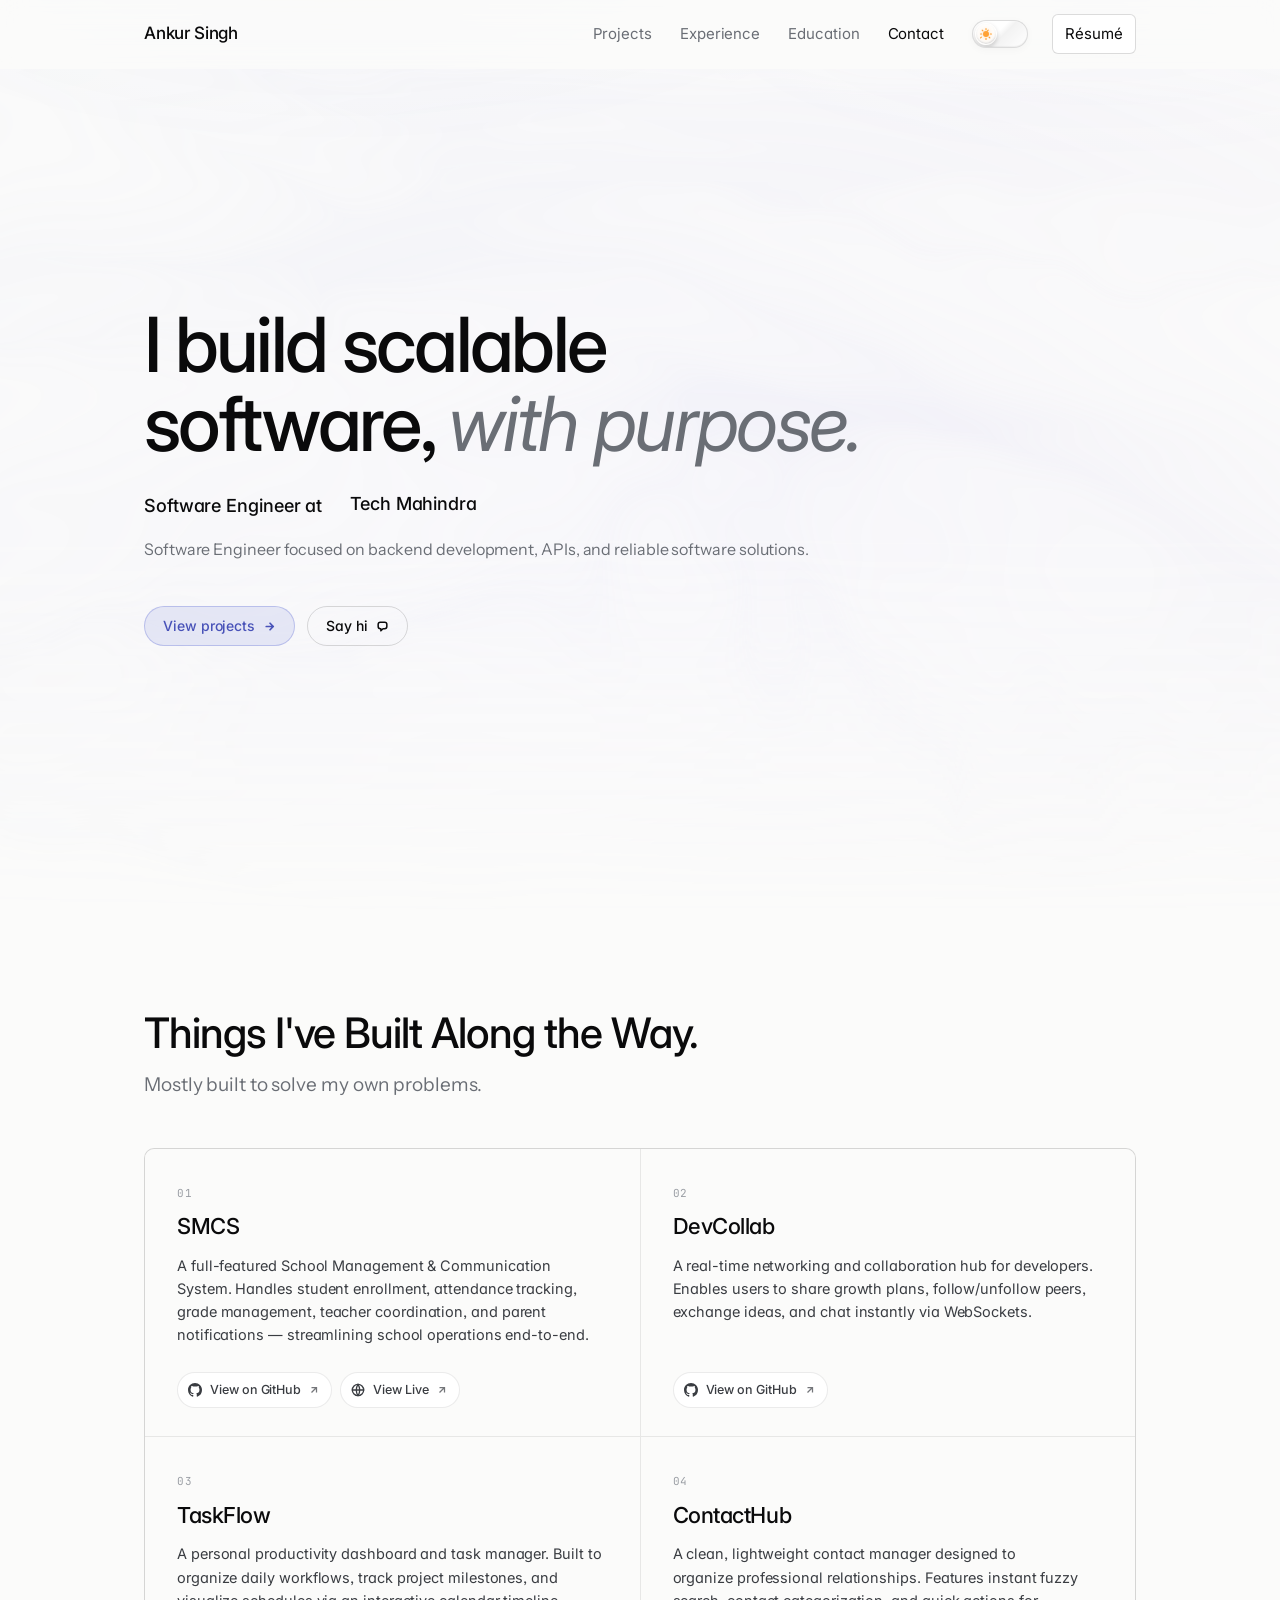
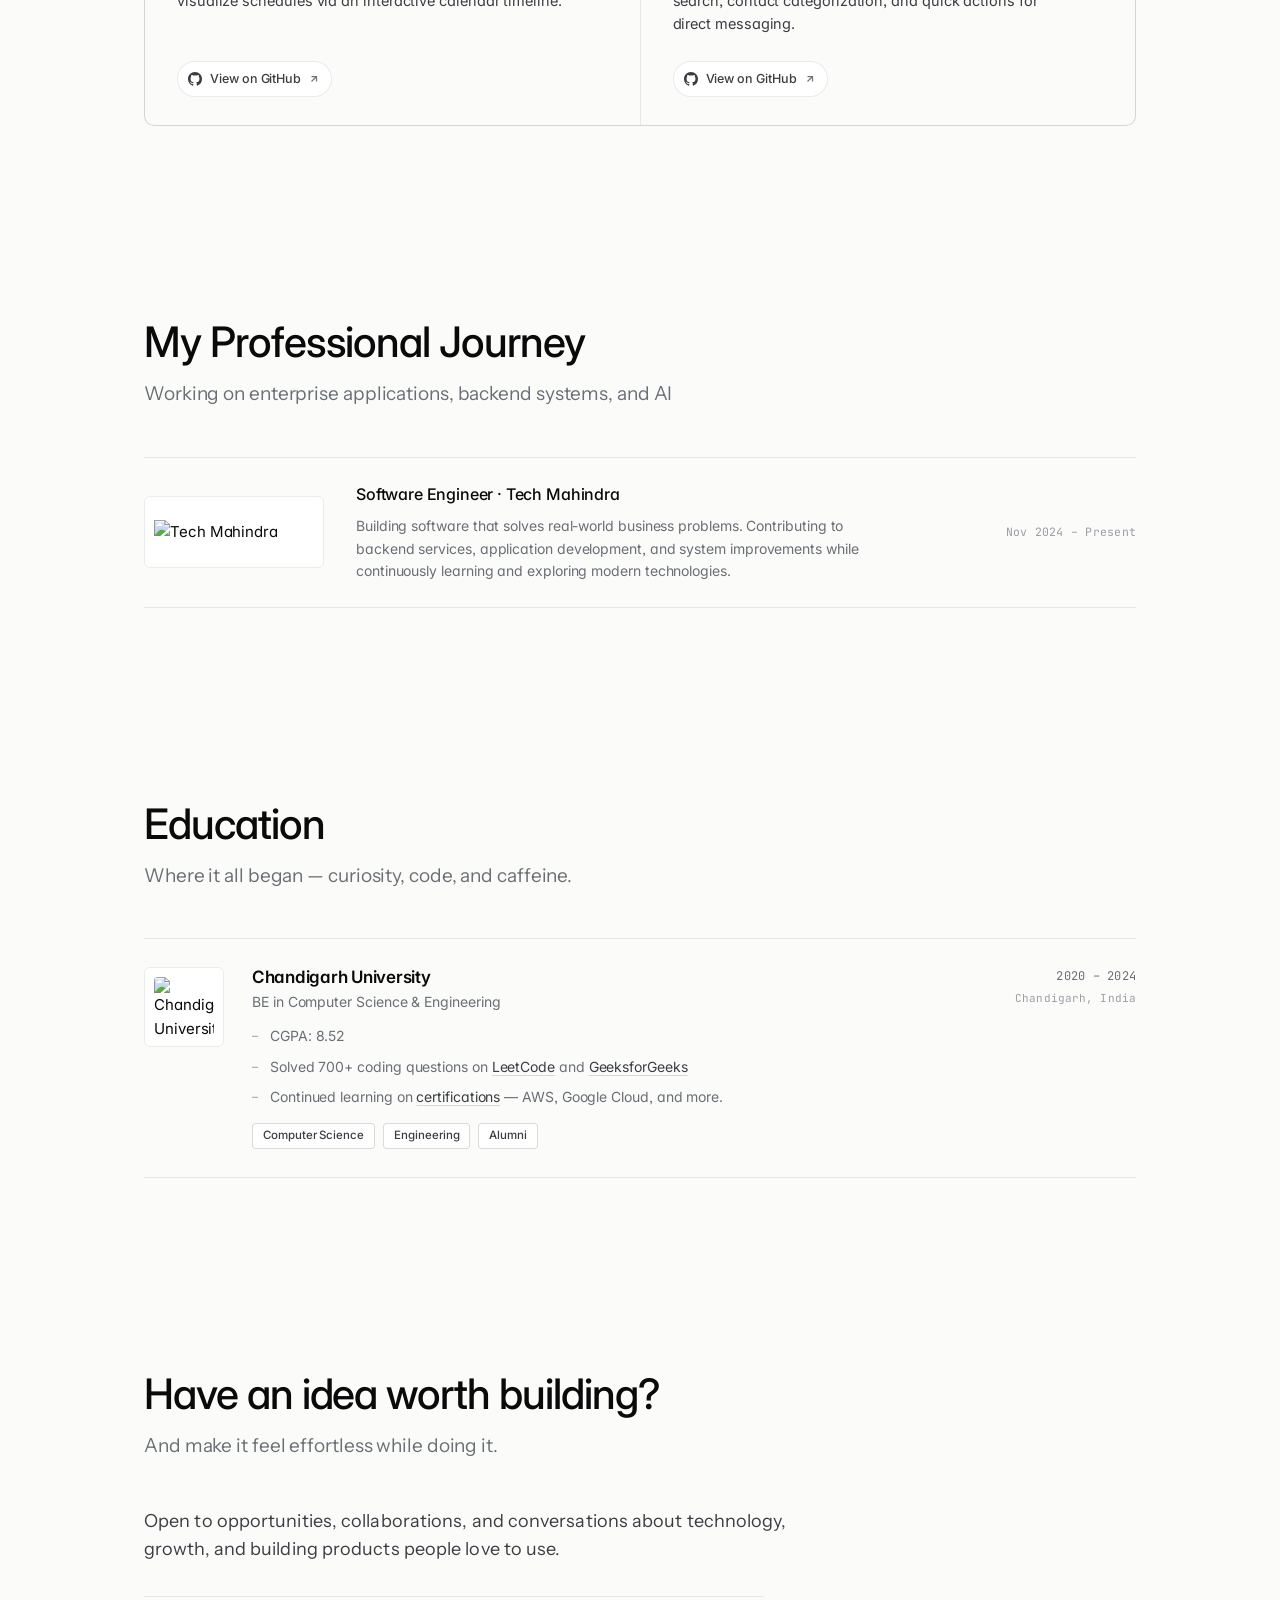
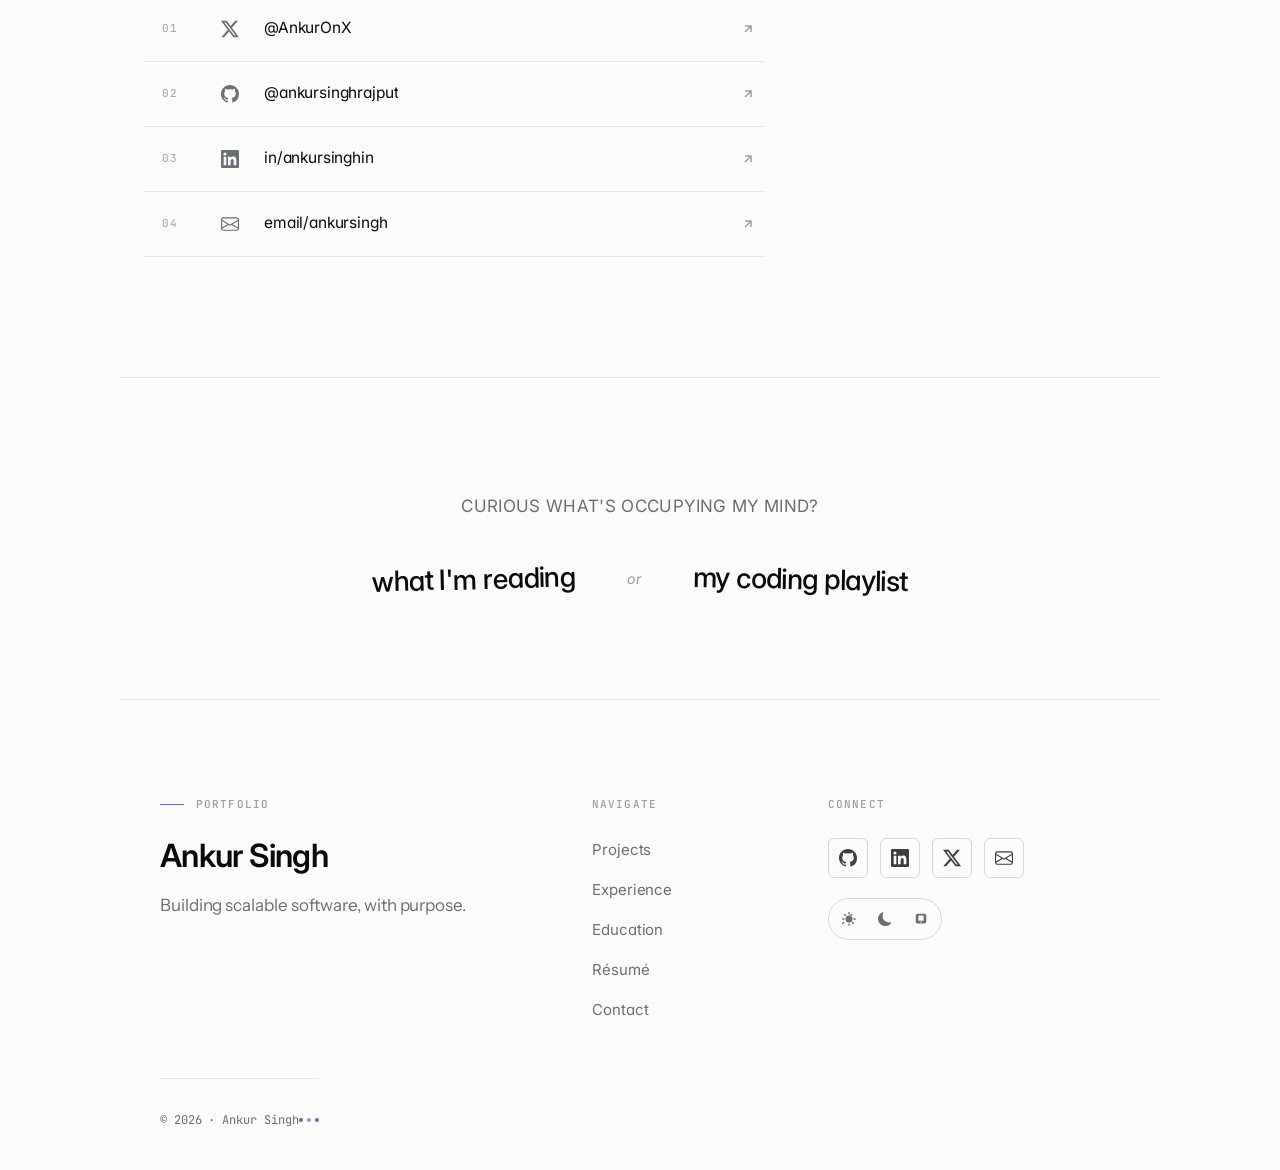
==== commit e2d3b161: "Add education section" ====
--- a/index.html
+++ b/index.html
@@ -54,6 +54,7 @@
             <div class="nav-links">
                 <a href="#work">Projects</a>
                 <a href="#experience">Experience</a>
+                <a href="#education">Education</a>
                 <!-- <a href="#notes">Notes</a> -->
                 <!-- <a href="/blog/">Blog</a> -->
                 <a href="#contact">Contact</a>
@@ -88,6 +89,7 @@
         <nav class="mobile-menu-items">
             <a href="#work">Projects</a>
             <a href="#experience">Experience</a>
+            <a href="#education">Education</a>
             <!-- <a href="#notes">Notes</a> -->
             <!-- <a href="/blog/">Blog</a> -->
             <a href="#contact">Contact</a>
@@ -203,6 +205,41 @@
             </div>
         </section>
 
+        <section class="education" id="education">
+            <h3 class="section-lead reveal">Education</h3>
+            <p class="section-copy reveal" style="--reveal-delay: 80ms">Where it all began — curiosity, code, and caffeine.</p>
+
+            <div class="education-list">
+                <article class="education-card reveal">
+                    <div class="education-brand">
+                        <img src="https://www.google.com/s2/favicons?domain=cuchd.in&sz=256" alt="Chandigarh University" class="education-logo">
+                    </div>
+                    <div class="education-copy">
+                        <div class="education-header">
+                            <div class="education-title-block">
+                                <h3 class="education-institution">Chandigarh University</h3>
+                                <p class="education-degree">BE in Computer Science &amp; Engineering</p>
+                            </div>
+                            <div class="education-meta">
+                                <span class="education-period">2020 – 2024</span>
+                                <span class="education-location">Chandigarh, India</span>
+                            </div>
+                        </div>
+                        <ul class="education-highlights">
+                            <li>CGPA: 8.52</li>
+                            <li>Solved 700+ coding questions on <a href="https://leetcode.com/ankursinghrajput" target="_blank" rel="noopener" class="education-link">LeetCode</a> and <a href="https://www.geeksforgeeks.org/user/ankursinghrajput" target="_blank" rel="noopener" class="education-link">GeeksforGeeks</a></li>
+                            <li>Continued learning on <a href="https://www.credly.com/users/ankursinghrajput" target="_blank" rel="noopener" class="education-link">certifications</a> — AWS, Google Cloud, and more.</li>
+                        </ul>
+                        <div class="education-tags">
+                            <span class="education-tag">Computer Science</span>
+                            <span class="education-tag">Engineering</span>
+                            <span class="education-tag">Alumni</span>
+                        </div>
+                    </div>
+                </article>
+            </div>
+        </section>
+
         <!--
         <section class="notes" id="notes">
             <h3 class="section-lead reveal">Bias towards craft.</h3>
@@ -333,6 +370,7 @@
                 <nav class="footer-nav">
                     <a href="#work">Projects</a>
                     <a href="#experience">Experience</a>
+                    <a href="#education">Education</a>
                     <a href="#resumeBtn" id="footerResumeBtn">Résumé</a>
                     <a href="#contact">Contact</a>
                 </nav>
--- a/styles.css
+++ b/styles.css
@@ -982,7 +982,177 @@
     letter-spacing: 0.02em;
 }
 
+/* ---- Education ------------------------------------------- */
+.education-list {
+    display: flex;
+    flex-direction: column;
+    border-top: 1px solid var(--line);
+}
+
+.education-card {
+    display: flex;
+    gap: clamp(16px, 3vw, 28px);
+    align-items: flex-start;
+    padding: 28px 0;
+    border-bottom: 1px solid var(--line);
+    transition: background var(--dur) var(--ease);
+}
+
+.education-brand {
+    display: flex;
+    align-items: center;
+    justify-content: center;
+    flex-shrink: 0;
+    width: clamp(56px, 8vw, 80px);
+    height: clamp(56px, 8vw, 80px);
+    background: var(--brand-surface);
+    border-radius: var(--radius-md);
+    outline: 1px solid var(--brand-outline);
+    outline-offset: -1px;
+    overflow: hidden;
+    padding: clamp(6px, 1vw, 10px);
+}
+
+.education-brand img {
+    width: 100%;
+    height: 100%;
+    object-fit: contain;
+    border-radius: 4px;
+}
+
+.education-copy {
+    flex: 1;
+    min-width: 0;
+    display: flex;
+    flex-direction: column;
+    gap: 14px;
+}
+
+.education-header {
+    display: flex;
+    align-items: flex-start;
+    justify-content: space-between;
+    gap: 16px;
+    flex-wrap: wrap;
+}
+
+.education-title-block {
+    display: flex;
+    flex-direction: column;
+    gap: 4px;
+}
+
+.education-institution {
+    font-size: clamp(15px, 1.8vw, 17px);
+    font-weight: 600;
+    letter-spacing: -0.015em;
+    color: var(--ink);
+    line-height: 1.2;
+}
+
+.education-degree {
+    font-size: clamp(12.5px, 1.5vw, 14px);
+    color: var(--ink-3);
+    letter-spacing: -0.005em;
+    line-height: 1.4;
+}
+
+.education-meta {
+    display: flex;
+    flex-direction: column;
+    align-items: flex-end;
+    gap: 3px;
+    flex-shrink: 0;
+}
+
+.education-period {
+    font-family: var(--font-mono);
+    font-size: 12px;
+    color: var(--ink-3);
+    font-variant-numeric: tabular-nums;
+    white-space: nowrap;
+    letter-spacing: 0.02em;
+}
+
+.education-location {
+    font-family: var(--font-mono);
+    font-size: 11px;
+    color: var(--ink-4);
+    white-space: nowrap;
+    letter-spacing: 0.01em;
+}
+
+.education-highlights {
+    list-style: none;
+    margin: 0;
+    padding: 0;
+    display: flex;
+    flex-direction: column;
+    gap: 8px;
+}
+
+.education-highlights li {
+    position: relative;
+    padding-left: 18px;
+    font-size: clamp(13px, 1.5vw, 14px);
+    line-height: 1.6;
+    color: var(--ink-3);
+}
+
+.education-highlights li::before {
+    content: '–';
+    position: absolute;
+    left: 0;
+    color: var(--ink-4);
+    font-size: 12px;
+    line-height: 1.8;
+}
+
+.education-link {
+    color: var(--ink-2);
+    text-decoration: underline;
+    text-decoration-color: var(--line-strong);
+    text-decoration-thickness: 1px;
+    text-underline-offset: 3px;
+    transition: color var(--dur) var(--ease), text-decoration-color var(--dur) var(--ease);
+}
+
+.education-link:hover {
+    color: var(--accent-ink);
+    text-decoration-color: var(--accent);
+}
+
+.education-tags {
+    display: flex;
+    flex-wrap: wrap;
+    gap: 8px;
+}
+
+.education-tag {
+    display: inline-flex;
+    align-items: center;
+    height: 26px;
+    padding: 0 10px;
+    background: var(--bg-elevated);
+    border: 1px solid var(--line-strong);
+    border-radius: var(--radius-sm);
+    font-family: var(--font-sans);
+    font-size: 11.5px;
+    font-weight: 500;
+    color: var(--ink-2);
+    letter-spacing: -0.005em;
+    white-space: nowrap;
+    transition: background var(--dur) var(--ease), border-color var(--dur) var(--ease), color var(--dur) var(--ease);
+}
+
+.education-tag:hover {
+    background: var(--bg-hover);
+    border-color: var(--ink-4);
+    color: var(--ink);
+}
+
 /* ---- Craft + Principles (simple grid) -------------------- */
+
 .notes-grid {
     display: grid;
     grid-template-columns: repeat(2, 1fr);
@@ -1608,6 +1778,26 @@
         grid-column: 1 / 2;
         order: -1;
         margin-top: 0;
+    }
+
+    .education-card {
+        gap: 14px;
+        padding: 20px 0;
+    }
+
+    .education-header {
+        flex-direction: column;
+        gap: 8px;
+    }
+
+    .education-meta {
+        align-items: flex-start;
+        flex-direction: row;
+        gap: 8px;
+    }
+
+    .education-meta .education-period::after {
+        content: ' ·';
     }
 
     .footer {
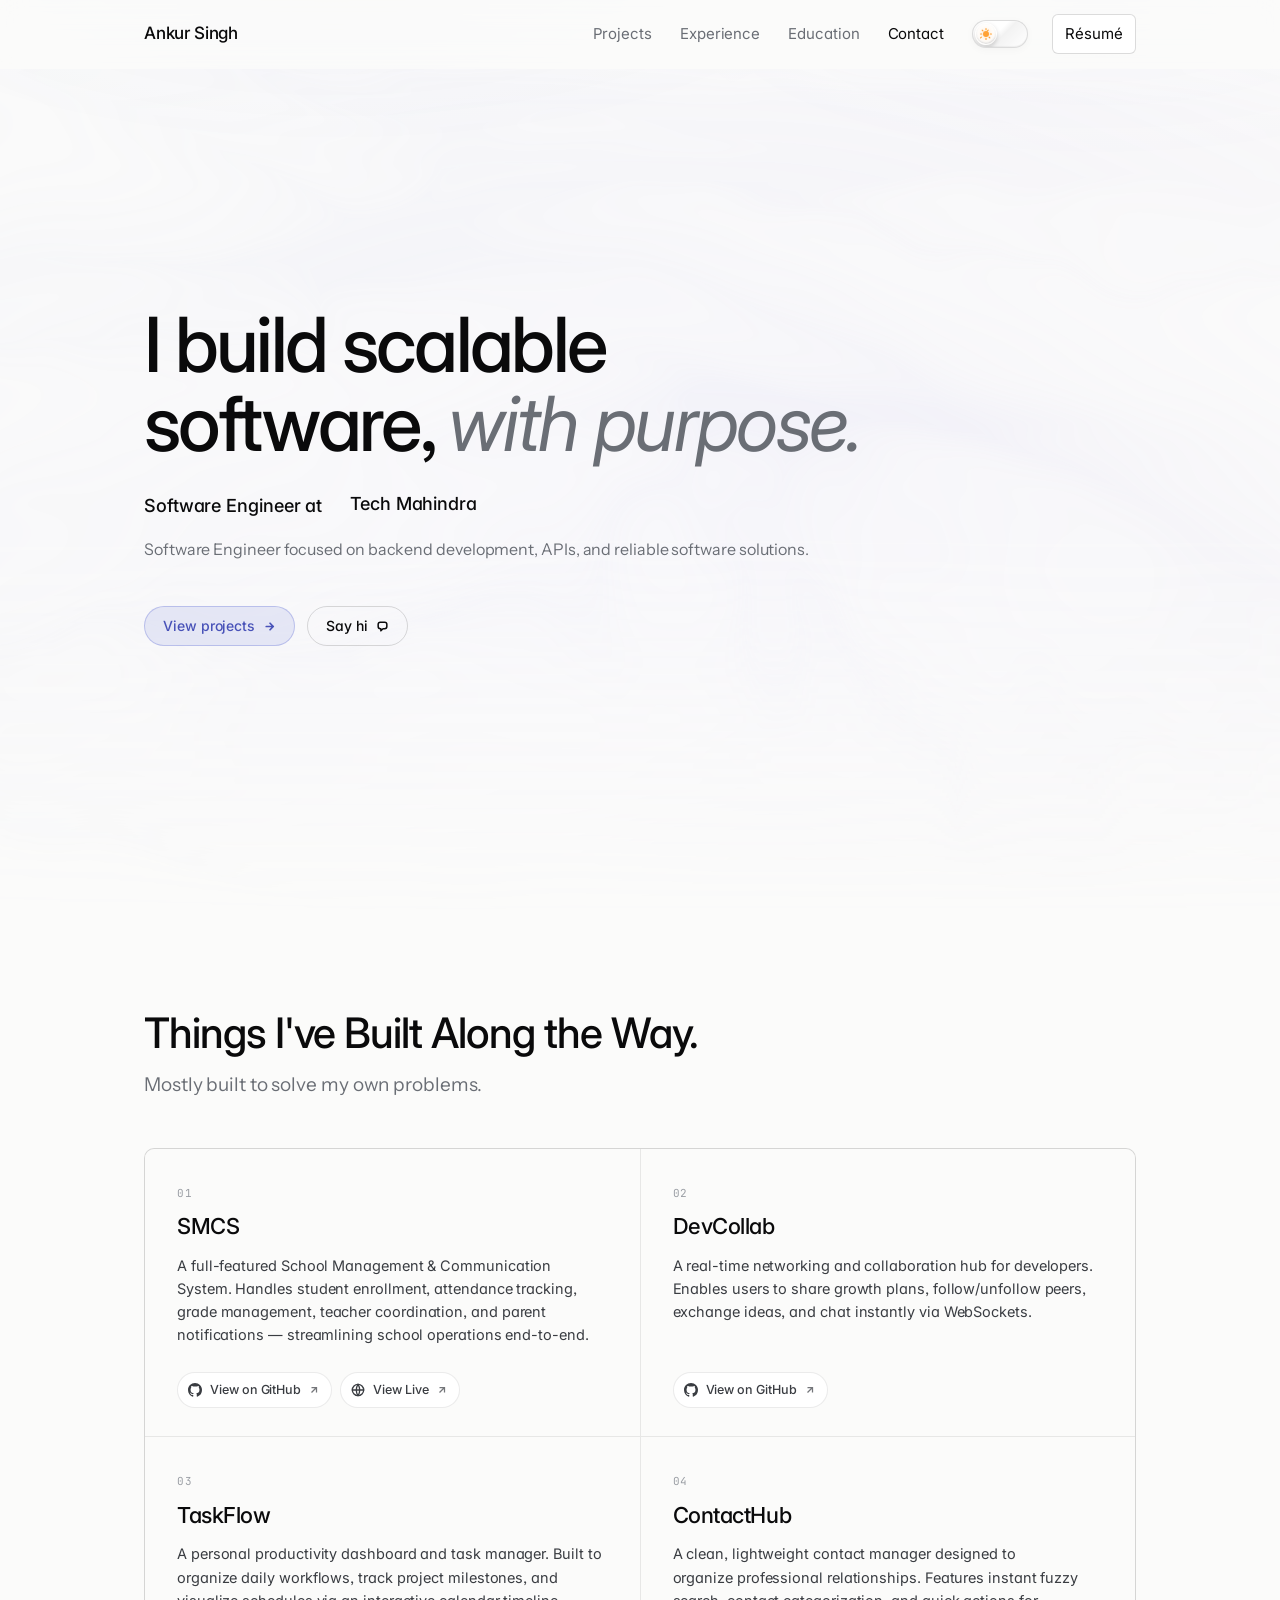
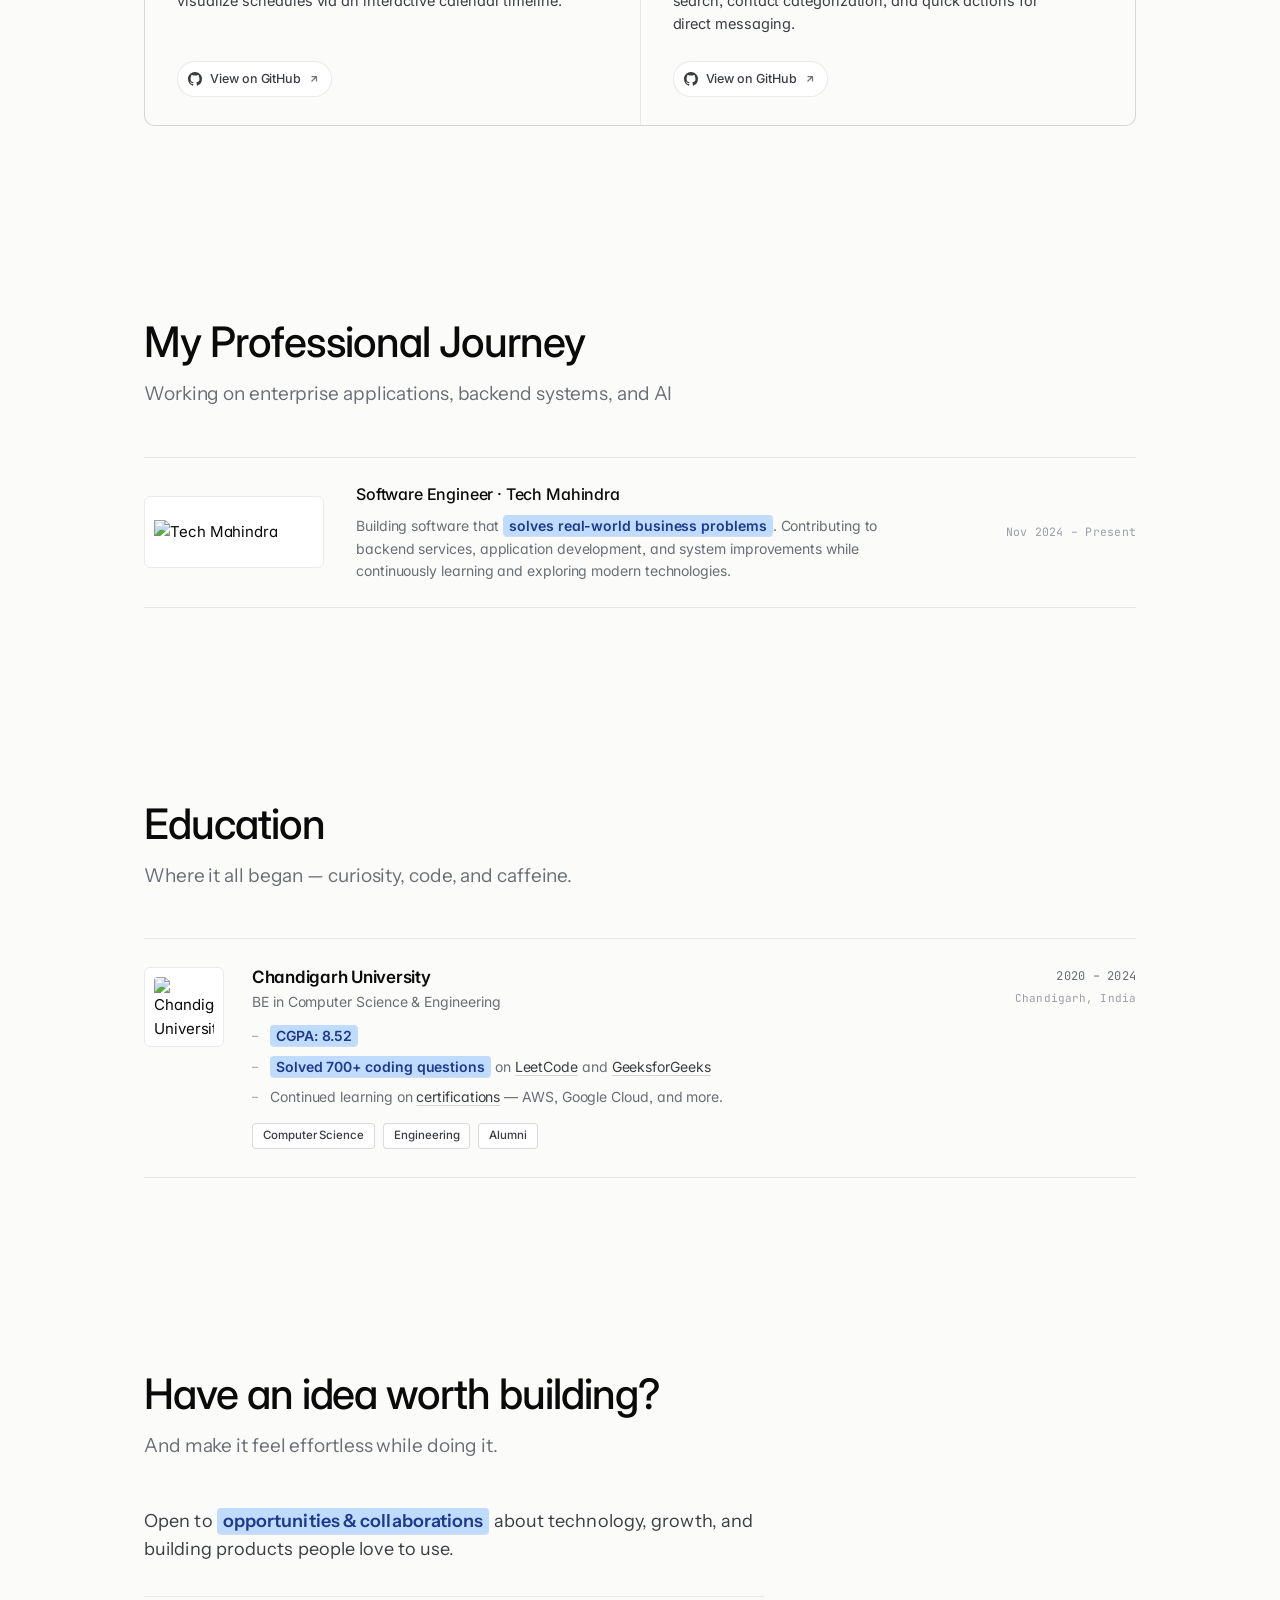
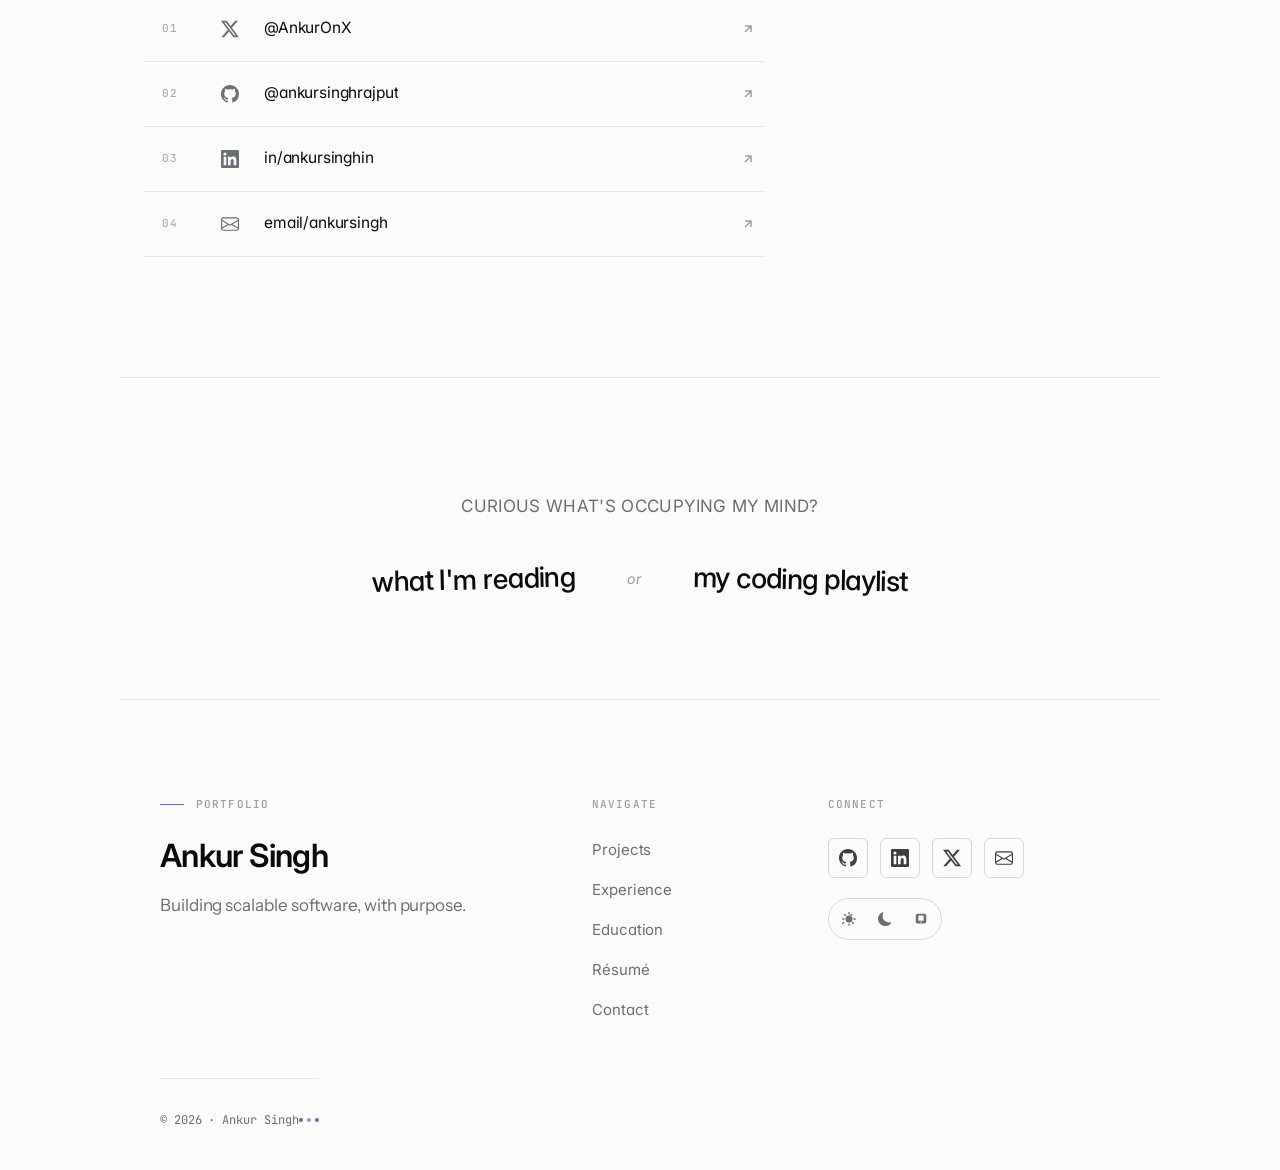
==== commit a0dd6889: "Add highlighters" ====
--- a/index.html
+++ b/index.html
@@ -198,7 +198,7 @@
                     </div>
                     <div class="experience-copy">
                         <h3 class="experience-role">Software Engineer · Tech Mahindra</h3>
-                        <p class="experience-desc">Building software that solves real-world business problems. Contributing to backend services, application development, and system improvements while continuously learning and exploring modern technologies.</p>
+                        <p class="experience-desc">Building software that <span class="highlight">solves real-world business problems</span>. Contributing to backend services, application development, and system improvements while continuously learning and exploring modern technologies.</p>
                     </div>
                     <span class="experience-period">Nov 2024 – Present</span>
                 </article>
@@ -226,8 +226,8 @@
                             </div>
                         </div>
                         <ul class="education-highlights">
-                            <li>CGPA: 8.52</li>
-                            <li>Solved 700+ coding questions on <a href="https://leetcode.com/ankursinghrajput" target="_blank" rel="noopener" class="education-link">LeetCode</a> and <a href="https://www.geeksforgeeks.org/user/ankursinghrajput" target="_blank" rel="noopener" class="education-link">GeeksforGeeks</a></li>
+                            <li><span class="highlight">CGPA: 8.52</span></li>
+                            <li><span class="highlight">Solved 700+ coding questions</span> on <a href="https://leetcode.com/ankursinghrajput" target="_blank" rel="noopener" class="education-link">LeetCode</a> and <a href="https://www.geeksforgeeks.org/user/ankursinghrajput" target="_blank" rel="noopener" class="education-link">GeeksforGeeks</a></li>
                             <li>Continued learning on <a href="https://www.credly.com/users/ankursinghrajput" target="_blank" rel="noopener" class="education-link">certifications</a> — AWS, Google Cloud, and more.</li>
                         </ul>
                         <div class="education-tags">
@@ -284,7 +284,7 @@
             <h3 class="section-lead reveal">Have an idea worth building?</h3>
             <p class="section-copy reveal" style="--reveal-delay: 80ms">And make it feel effortless while doing it.</p>
             <p class="contact-text reveal" style="--reveal-delay: 140ms">
-               Open to opportunities, collaborations, and conversations about technology, growth, and building products people love to use.
+               Open to <span class="highlight">opportunities &amp; collaborations</span> about technology, growth, and building products people love to use.
             </p>
             <ul class="contact-links reveal" style="--reveal-delay: 180ms">
                 <li>
--- a/styles.css
+++ b/styles.css
@@ -2503,6 +2503,201 @@
     color: var(--ink-3);
 }
 
+:root.light-mode .theme-toggle-icon-moon {
+    opacity: 0;
+    transform: translate(-50%, -50%) scale(0.5);
+}
+
+/* Explicit Dark Mode Icon States */
+:root.dark-mode .theme-toggle-icon-sun {
+    opacity: 0;
+    transform: translate(-50%, -50%) scale(0.5);
+}
+
+:root.dark-mode .theme-toggle-icon-moon {
+    opacity: 1;
+    transform: translate(-50%, -50%) scale(1);
+    color: var(--accent);
+    filter: drop-shadow(0 0 3px rgba(139, 143, 255, 0.4));
+}
+
+/* Glass reflection cover */
+.theme-toggle-glass-reflection {
+    position: absolute;
+    inset: 0;
+    pointer-events: none;
+    border-radius: 999px;
+    background: linear-gradient(135deg, rgba(255, 255, 255, 0.15) 0%, rgba(255, 255, 255, 0) 45%, rgba(0, 0, 0, 0.05) 55%, rgba(0, 0, 0, 0) 100%);
+    box-shadow: inset 0 1px 1px rgba(255, 255, 255, 0.15);
+    z-index: 10;
+}
+
+/* Smooth global transitions only while toggling theme */
+body.theme-toggling,
+body.theme-toggling * {
+    transition: background 0.45s cubic-bezier(0.2, 0, 0, 1) !important,
+        color 0.45s cubic-bezier(0.2, 0, 0, 1) !important,
+        border-color 0.45s cubic-bezier(0.2, 0, 0, 1) !important,
+        box-shadow 0.45s cubic-bezier(0.2, 0, 0, 1) !important;
+}
+
+/* ---- Footer ---------------------------------------------- */
+.footer {
+    padding: clamp(64px, 10vw, 96px) clamp(24px, 5vw, 40px) 40px;
+    max-width: var(--container);
+    margin: 0 auto;
+    border-top: 1px solid var(--line);
+}
+
+.footer-content {
+    display: grid;
+    grid-template-columns: 2fr 1fr 1fr;
+    gap: 40px;
+    margin-bottom: 40px;
+}
+
+@media (max-width: 768px) {
+    .footer-content {
+        grid-template-columns: 1fr;
+        gap: 48px;
+    }
+}
+
+.footer-kicker {
+    display: flex;
+    align-items: center;
+    gap: 12px;
+    font-family: var(--font-mono);
+    font-size: 11px;
+    font-weight: 500;
+    color: var(--ink-4);
+    letter-spacing: 0.1em;
+    margin-bottom: 16px;
+}
+
+.footer-line {
+    display: block;
+    width: 24px;
+    height: 1px;
+    background: var(--accent);
+}
+
+.footer-name {
+    font-size: clamp(24px, 4vw, 32px);
+    font-weight: 600;
+    color: var(--ink);
+    letter-spacing: -0.02em;
+    margin-bottom: 12px;
+}
+
+.footer-desc {
+    font-family: 'Instrument Sans', system-ui, sans-serif;
+    font-size: clamp(15px, 2vw, 17px);
+    color: var(--ink-3);
+    line-height: 1.5;
+    max-width: 32ch;
+}
+
+.footer-heading {
+    font-family: var(--font-mono);
+    font-size: 11px;
+    font-weight: 500;
+    color: var(--ink-4);
+    letter-spacing: 0.1em;
+    margin-bottom: 24px;
+    text-transform: uppercase;
+}
+
+.footer-nav {
+    display: flex;
+    flex-direction: column;
+    gap: 16px;
+}
+
+.footer-nav a {
+    font-size: 15px;
+    color: var(--ink-3);
+    transition: color var(--dur) var(--ease);
+    width: fit-content;
+}
+
+.footer-nav a:hover {
+    color: var(--ink);
+}
+
+.footer-socials {
+    display: flex;
+    gap: 12px;
+    flex-wrap: wrap;
+    margin-bottom: 20px;
+}
+
+.footer-icon-link {
+    display: flex;
+    align-items: center;
+    justify-content: center;
+    width: 40px;
+    height: 40px;
+    border-radius: var(--radius-md);
+    border: 1px solid var(--line-strong);
+    color: var(--ink-2);
+    transition: all var(--dur) var(--ease);
+}
+
+.footer-icon-link:hover {
+    color: var(--ink);
+    border-color: var(--ink-4);
+    background: var(--bg-hover);
+    transform: translateY(-2px);
+}
+
+.footer-icon-link svg {
+    width: 18px;
+    height: 18px;
+}
+
+.footer-theme-pill {
+    display: inline-flex;
+    align-items: center;
+    padding: 4px;
+    border-radius: 999px;
+    border: 1px solid var(--line-strong);
+    background: transparent;
+    gap: 4px;
+}
+
+.footer-theme-btn {
+    display: flex;
+    align-items: center;
+    justify-content: center;
+    width: 32px;
+    height: 32px;
+    border-radius: 50%;
+    color: var(--ink-3);
+    transition: all var(--dur) var(--ease);
+}
+
+.footer-theme-btn:hover {
+    color: var(--ink);
+    background: var(--bg-hover);
+}
+
+.footer-theme-btn svg {
+    width: 14px;
+    height: 14px;
+}
+
+.footer-bottom {
+    display: flex;
+    align-items: center;
+    justify-content: space-between;
+    padding-top: 32px;
+    border-top: 1px solid var(--line);
+    font-family: var(--font-mono);
+    font-size: 12px;
+    color: var(--ink-3);
+}
+
 .footer-dots {
     display: flex;
     gap: 4px;
@@ -2514,4 +2709,32 @@
     height: 4px;
     border-radius: 50%;
     background: var(--accent-soft);
+}
+
+/* ---- Text Highlighter ---- */
+.highlight {
+    background: #bfdbfe;
+    color: #1e3a8a;
+    padding: 2px 6px 2px;
+    border-radius: 4px;
+    font-weight: 600;
+    display: inline;
+    box-decoration-break: clone;
+    -webkit-box-decoration-break: clone;
+    transition: background 0.3s ease, box-shadow 0.2s ease;
+    box-shadow: 0 1px 0 0 rgba(30, 58, 138, 0.15);
+}
+
+:root.dark-mode .highlight {
+    background: rgba(96, 165, 250, 0.22);
+    color: #bfdbfe;
+    box-shadow: 0 1px 0 0 rgba(191, 219, 254, 0.15);
+}
+
+@media (prefers-color-scheme: dark) {
+    :root:not(.light-mode) .highlight {
+        background: rgba(96, 165, 250, 0.22);
+        color: #bfdbfe;
+        box-shadow: 0 1px 0 0 rgba(191, 219, 254, 0.15);
+    }
 }
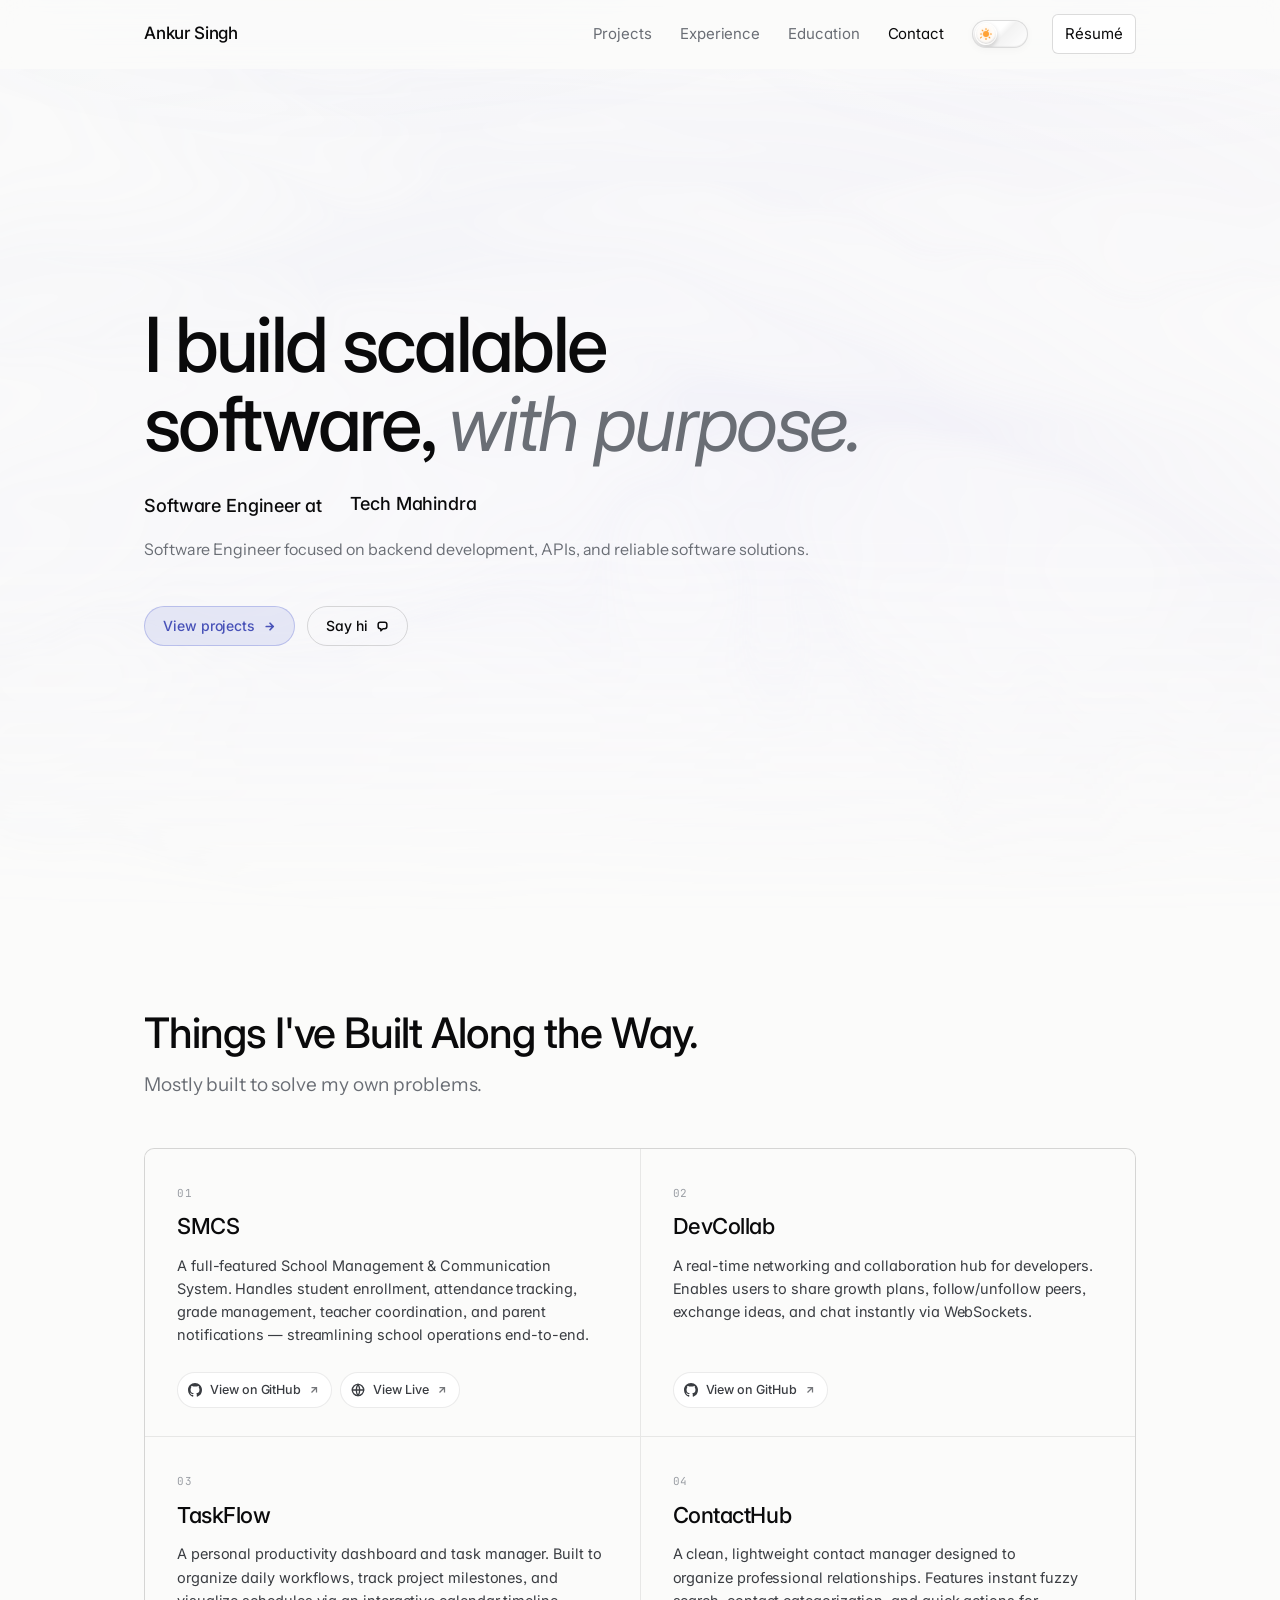
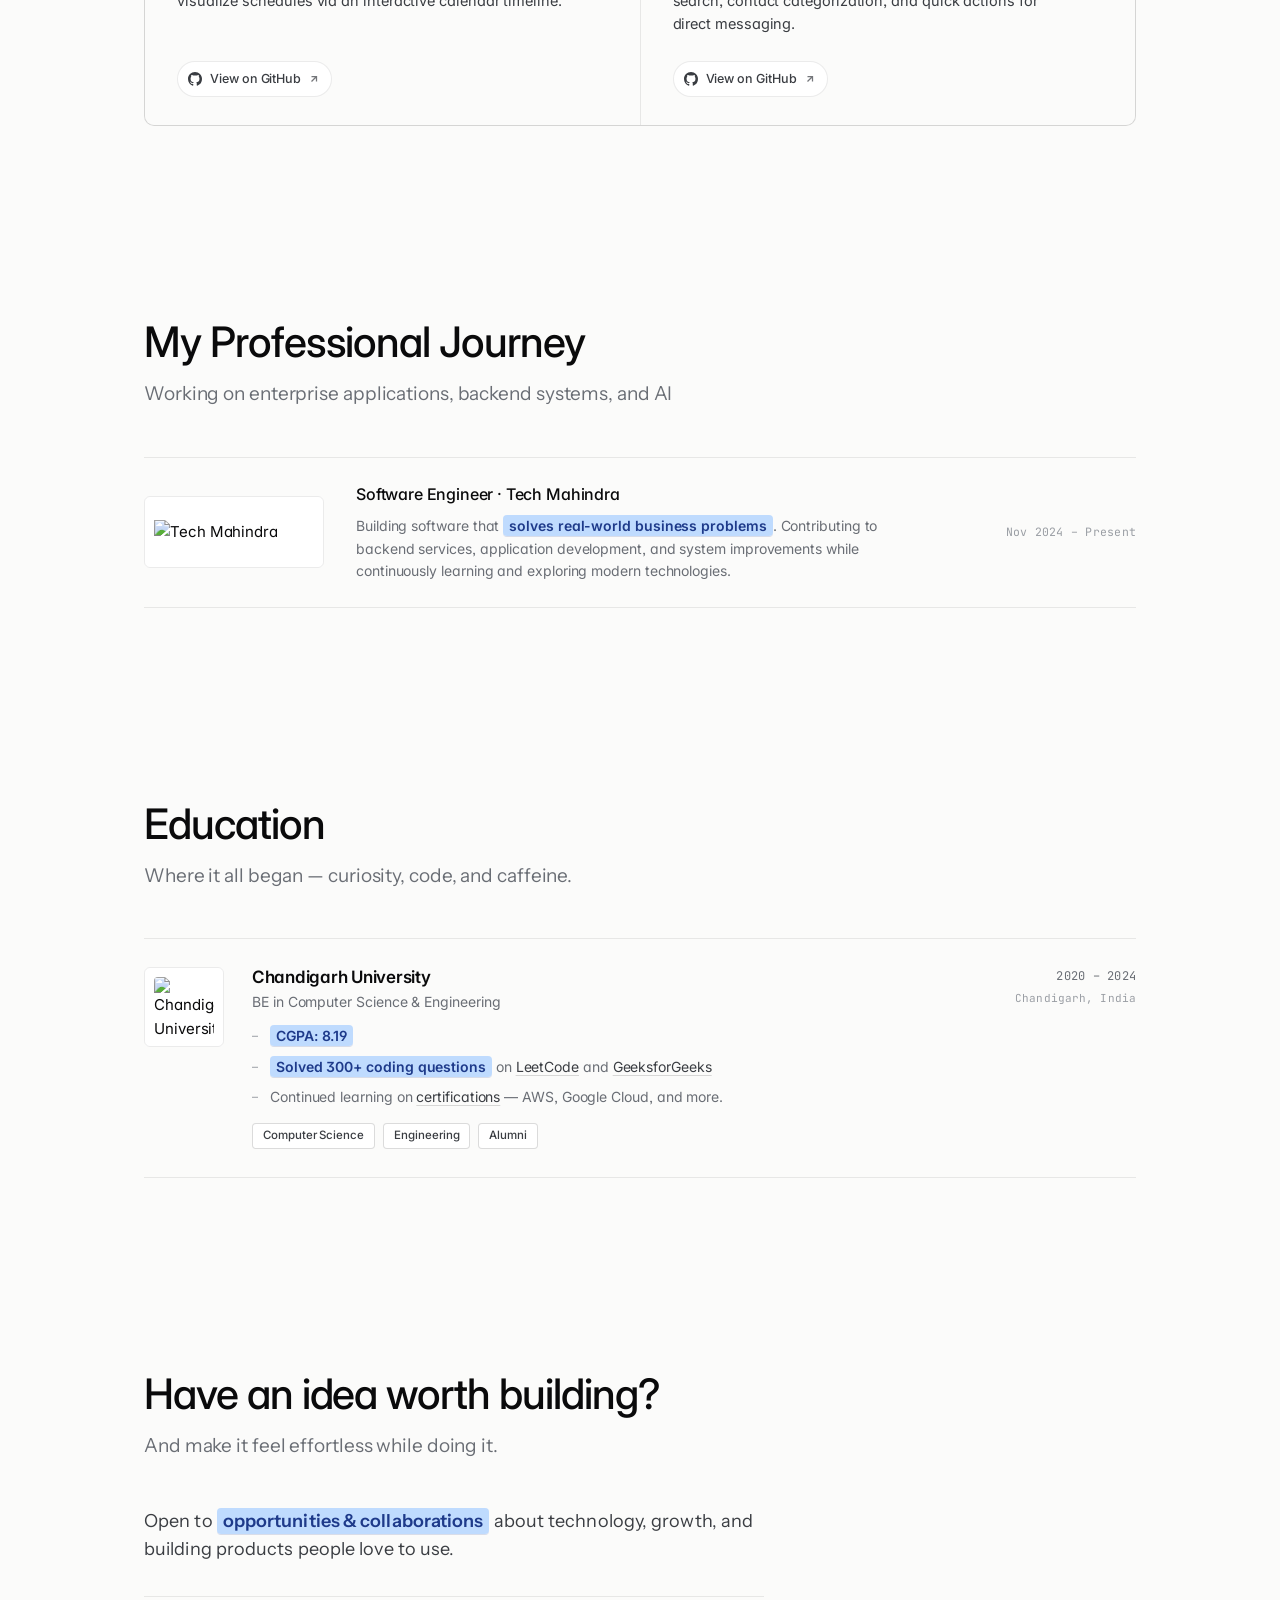
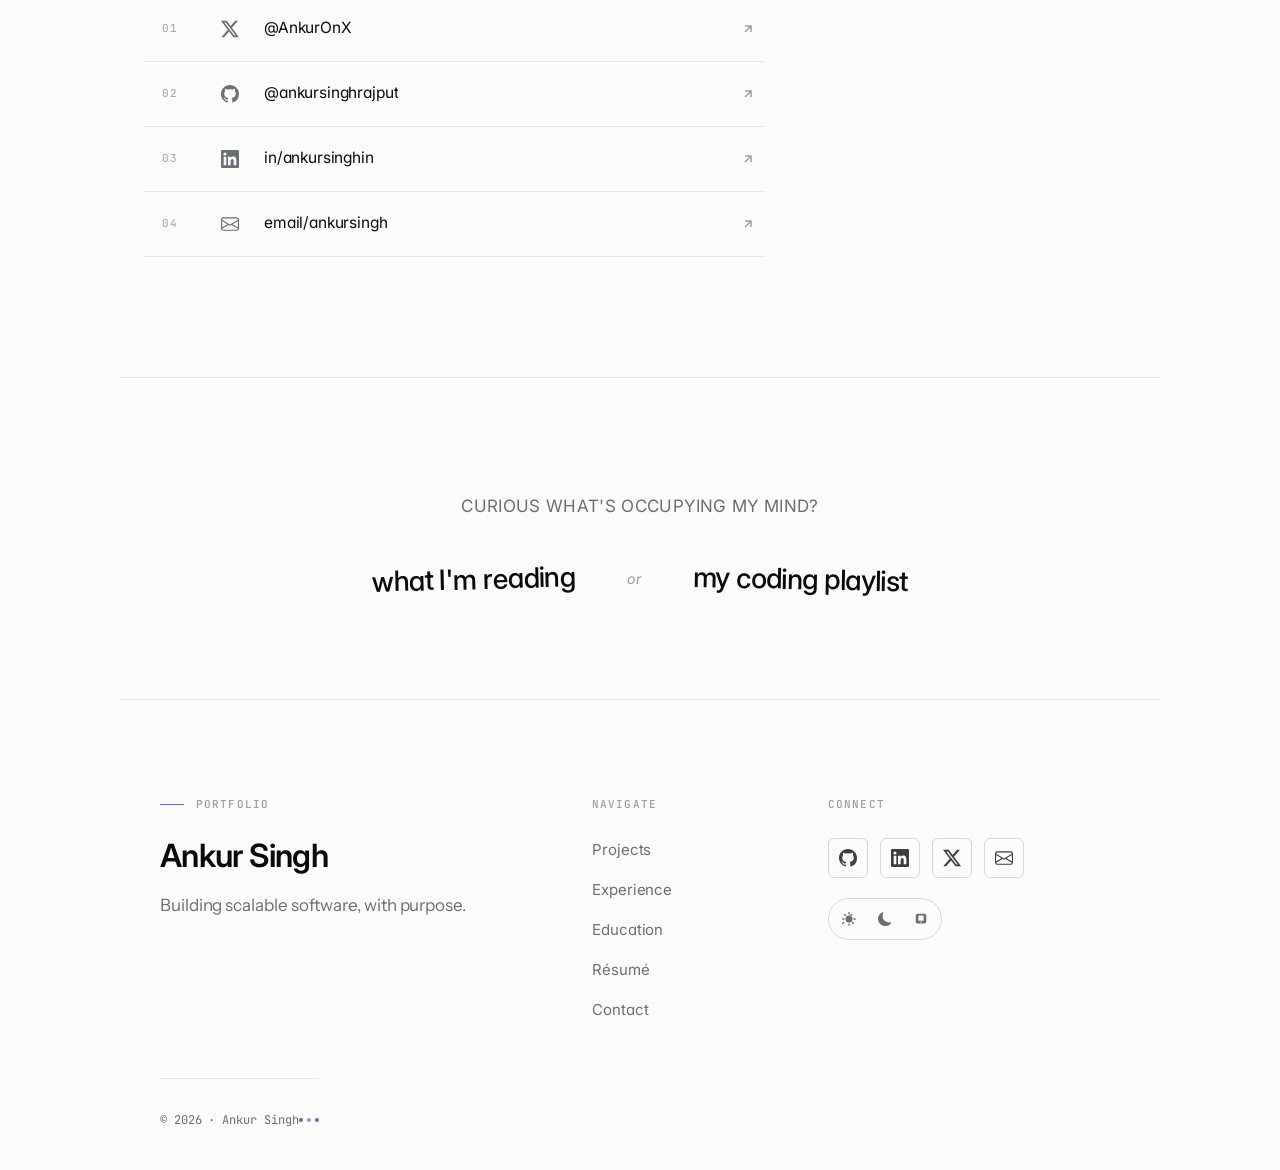
==== commit ed46ed4a: "Add highlighters update" ====
--- a/index.html
+++ b/index.html
@@ -226,8 +226,8 @@
                             </div>
                         </div>
                         <ul class="education-highlights">
-                            <li><span class="highlight">CGPA: 8.52</span></li>
-                            <li><span class="highlight">Solved 700+ coding questions</span> on <a href="https://leetcode.com/ankursinghrajput" target="_blank" rel="noopener" class="education-link">LeetCode</a> and <a href="https://www.geeksforgeeks.org/user/ankursinghrajput" target="_blank" rel="noopener" class="education-link">GeeksforGeeks</a></li>
+                            <li><span class="highlight">CGPA: 8.19</span></li>
+                            <li><span class="highlight">Solved 300+ coding questions</span> on <a href="https://leetcode.com/ankursinghrajput" target="_blank" rel="noopener" class="education-link">LeetCode</a> and <a href="https://www.geeksforgeeks.org/user/ankursinghrajput" target="_blank" rel="noopener" class="education-link">GeeksforGeeks</a></li>
                             <li>Continued learning on <a href="https://www.credly.com/users/ankursinghrajput" target="_blank" rel="noopener" class="education-link">certifications</a> — AWS, Google Cloud, and more.</li>
                         </ul>
                         <div class="education-tags">
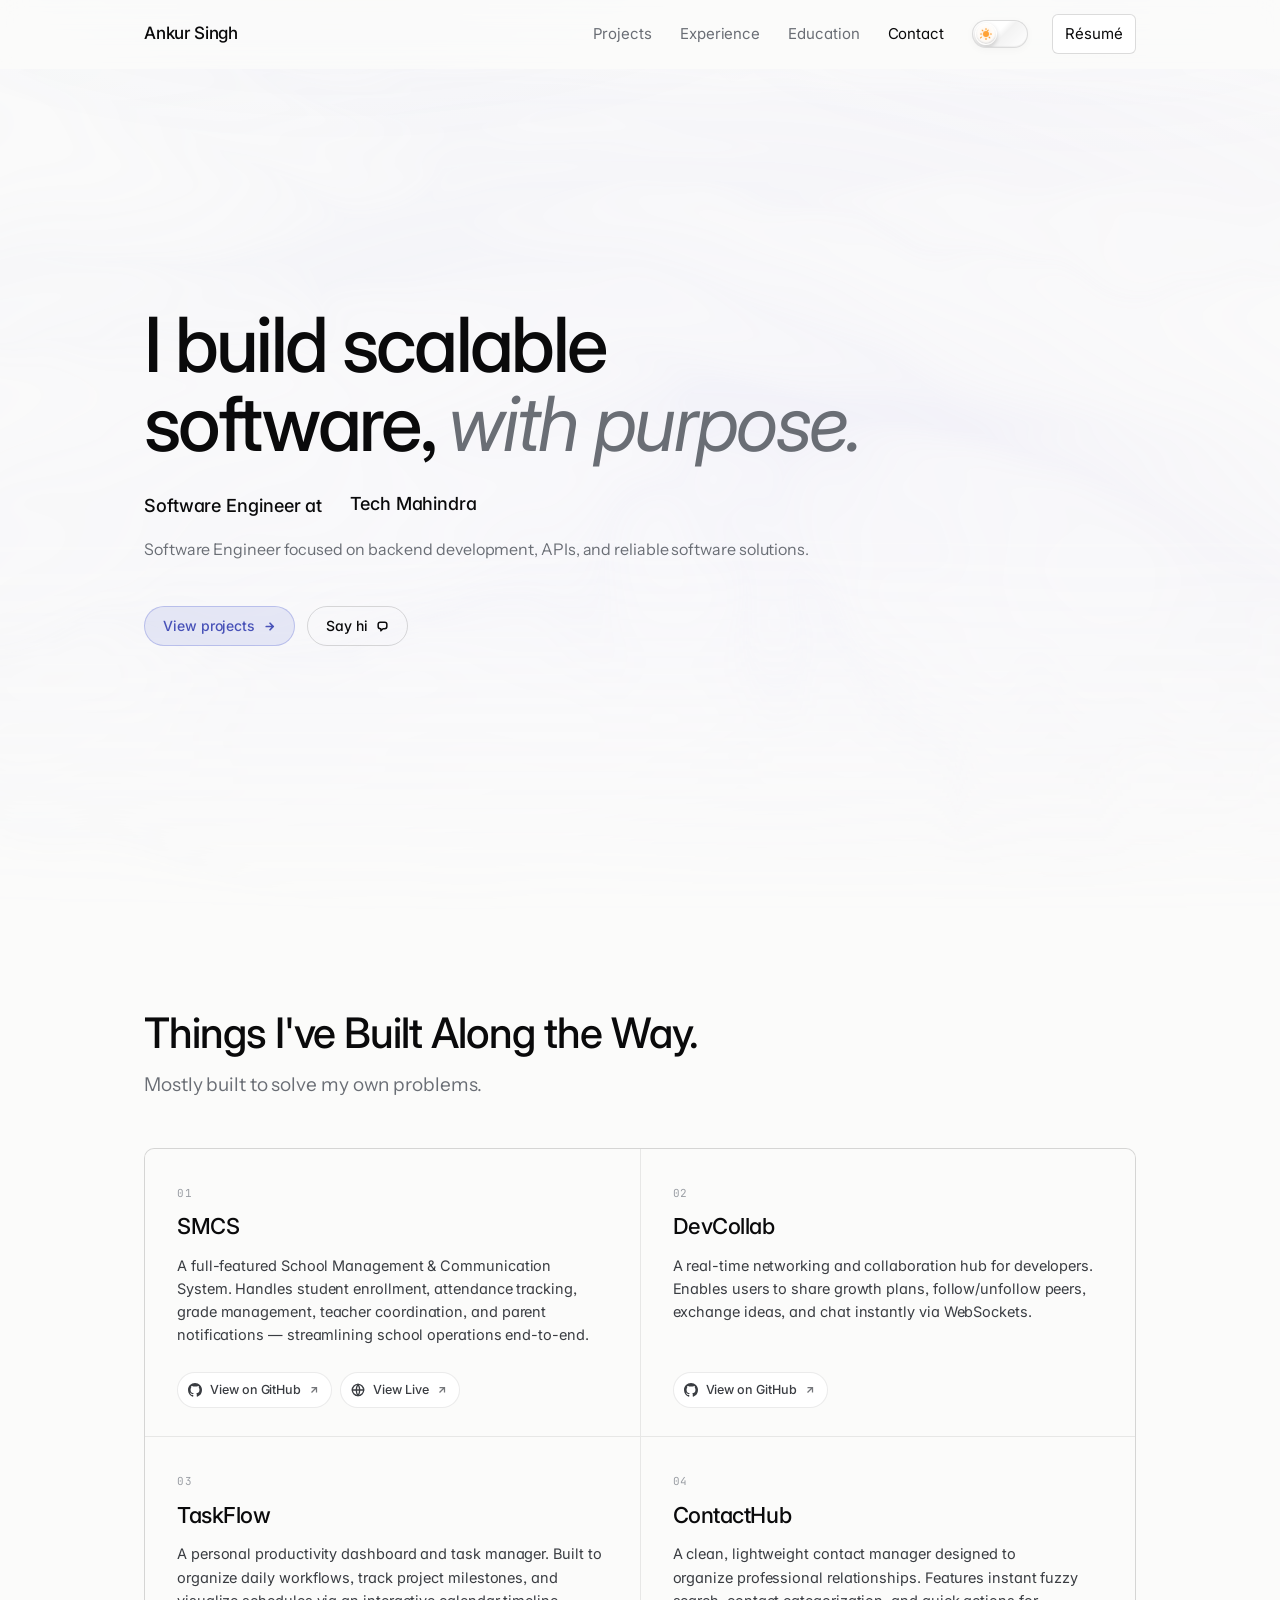
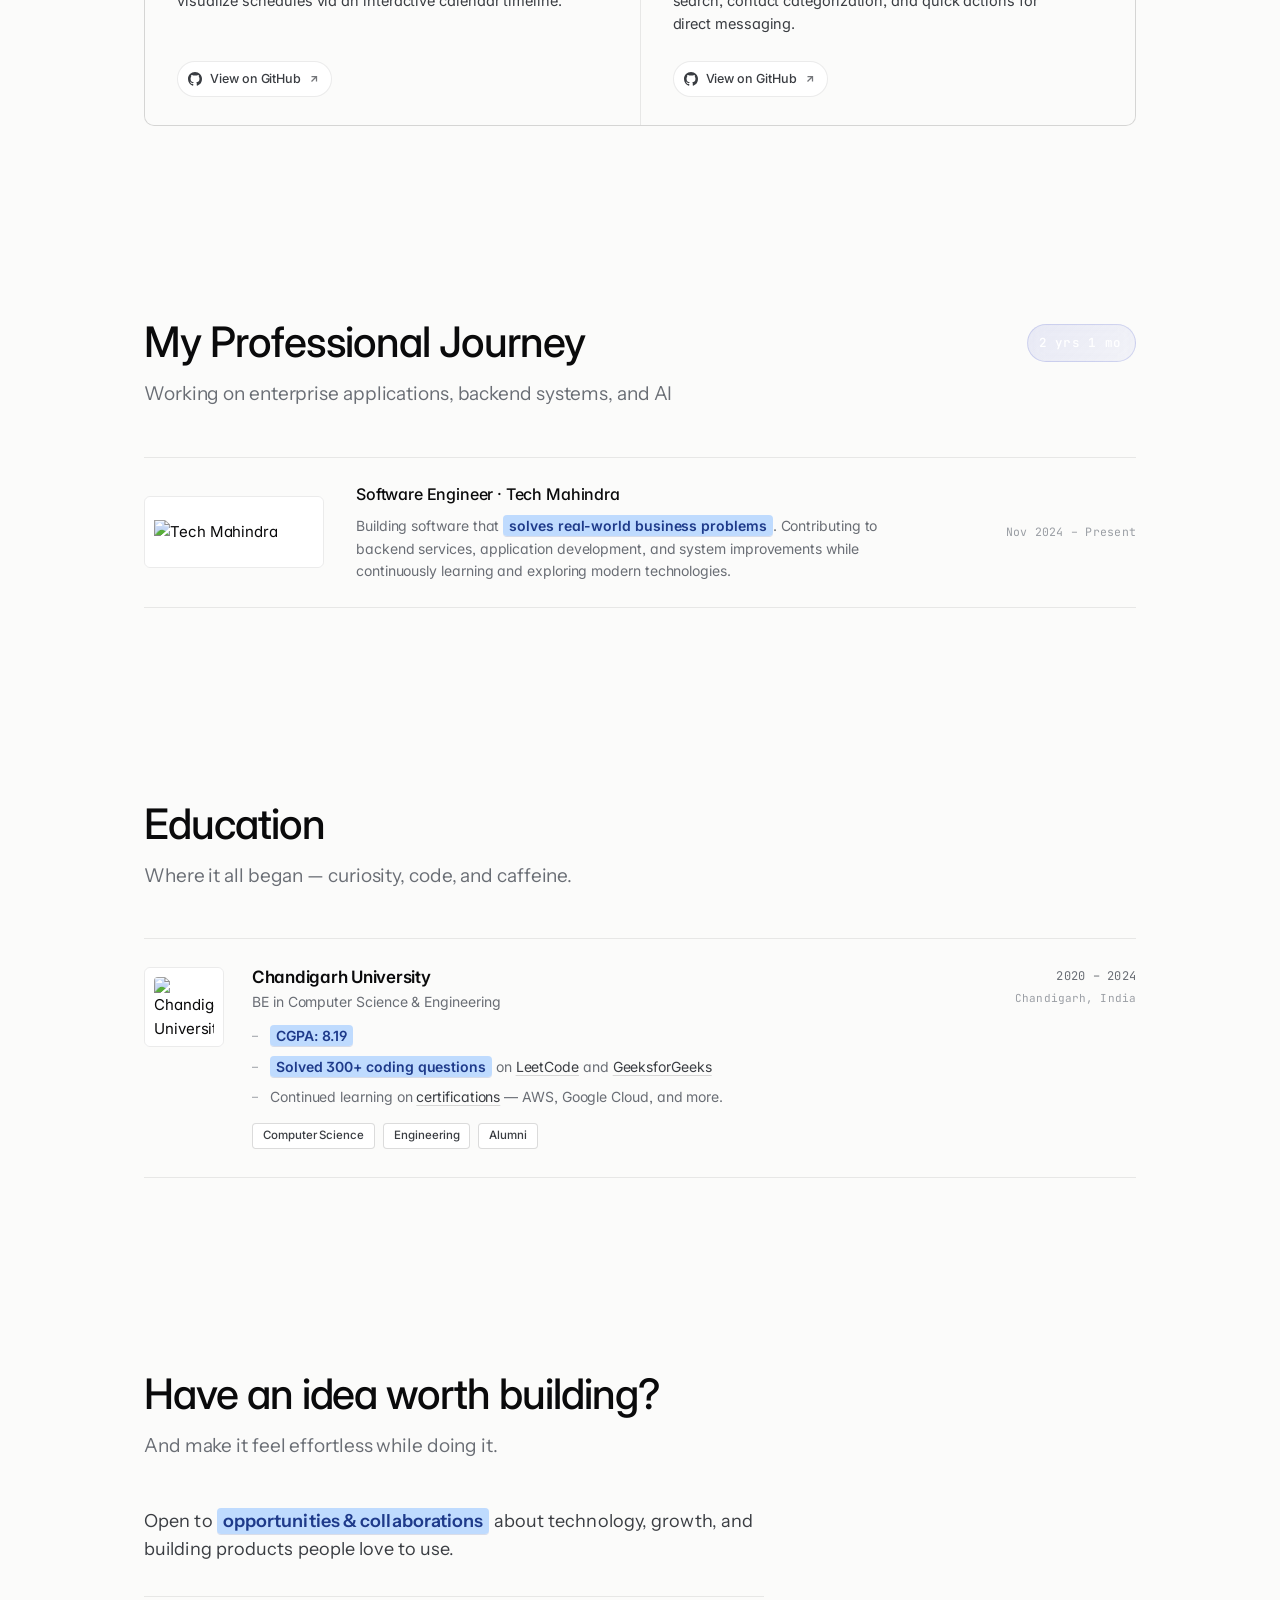
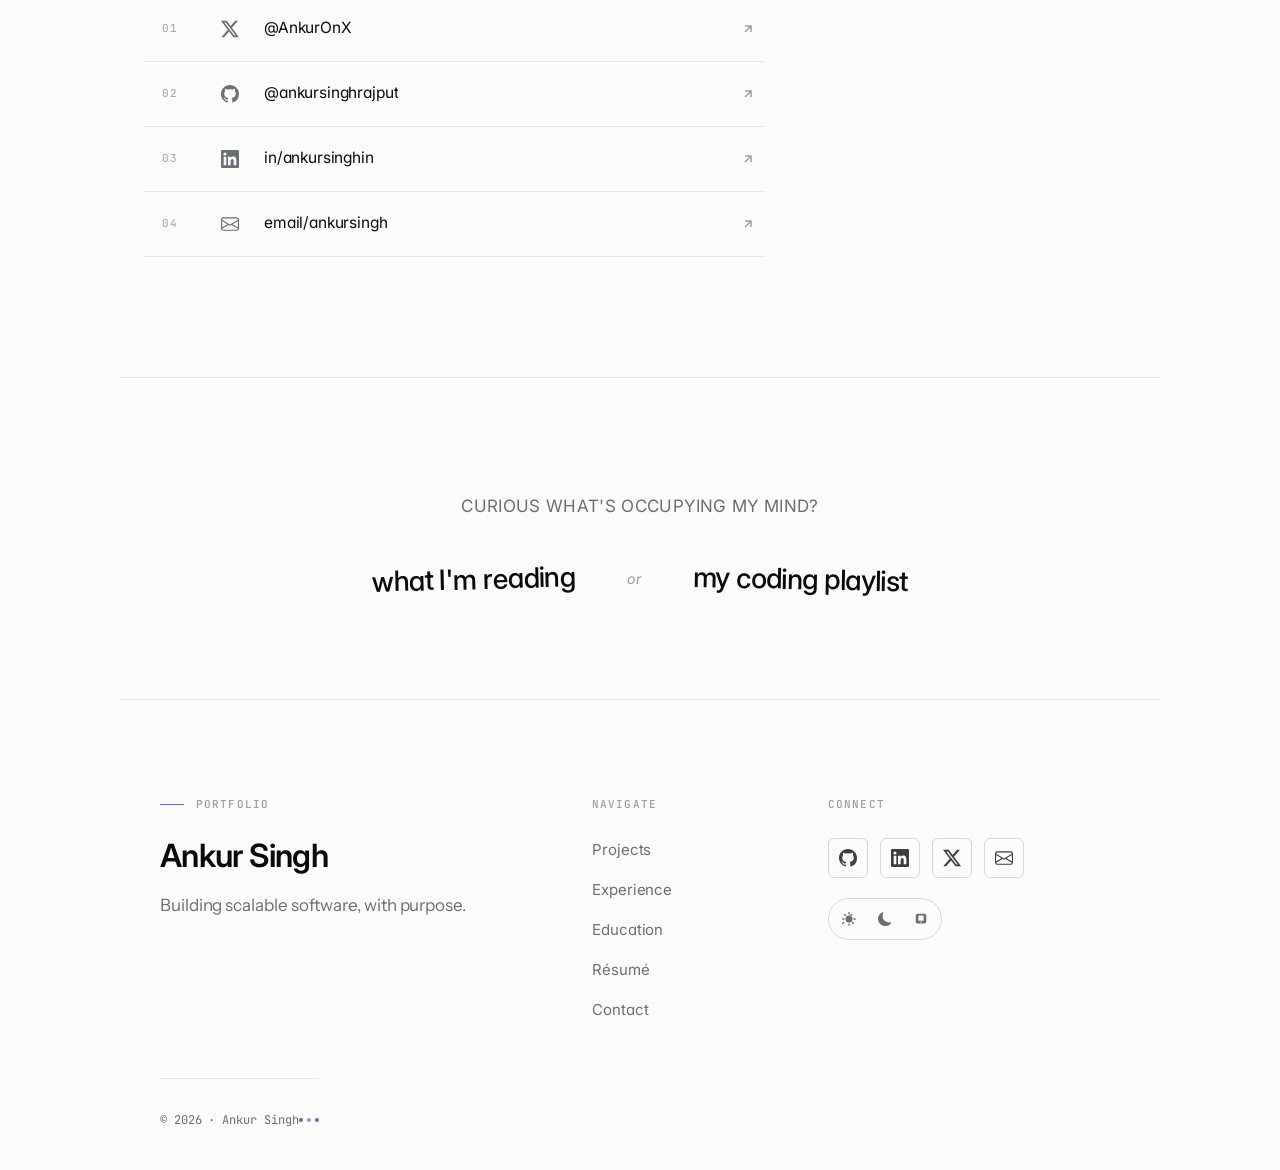
==== commit d2f1333f: "Add experience duration" ====
--- a/index.html
+++ b/index.html
@@ -188,8 +188,15 @@
         </section>
 
         <section class="experience" id="experience">
-            <h3 class="section-lead reveal">My Professional Journey</h3>
-            <p class="section-copy reveal" style="--reveal-delay: 80ms">Working on enterprise applications, backend systems, and AI</p>
+            <div class="experience-section-header reveal">
+                <div>
+                    <h3 class="section-lead">My Professional Journey</h3>
+                    <p class="section-copy" style="--reveal-delay: 80ms">Working on enterprise applications, backend systems, and AI</p>
+                </div>
+                <div class="exp-total-badge" id="exp-total-badge" aria-live="polite" aria-label="Total professional experience">
+                    <span class="exp-total-badge__value" id="exp-total-value">—</span>
+                </div>
+            </div>
 
             <div class="experience-list">
                 <article class="experience-card reveal">
--- a/styles.css
+++ b/styles.css
@@ -894,6 +894,90 @@
 }
 
 /* ---- Experience ------------------------------------------ */
+
+/* Section header row: title left, badge top-right */
+.experience-section-header {
+    display: flex;
+    align-items: flex-start;
+    justify-content: space-between;
+    gap: 24px;
+    flex-wrap: wrap;
+    margin-bottom: 0;
+}
+
+.experience-section-header > div:first-child {
+    flex: 1 1 0;
+    min-width: 0;
+}
+
+/* Total experience badge */
+.exp-total-badge {
+    display: inline-flex;
+    align-items: center;
+    gap: 7px;
+    flex-shrink: 0;
+    align-self: flex-start;
+    margin-top: 6px;
+    padding: 8px 14px 8px 11px;
+    background: linear-gradient(135deg, var(--accent-soft) 0%, rgba(94, 106, 210, 0.06) 100%);
+    border: 1px solid rgba(94, 106, 210, 0.22);
+    border-radius: 999px;
+    backdrop-filter: blur(8px);
+    -webkit-backdrop-filter: blur(8px);
+    transition: transform var(--dur) var(--ease), box-shadow var(--dur) var(--ease), border-color var(--dur) var(--ease);
+    cursor: default;
+    user-select: none;
+    text-decoration: none;
+    animation: badgePulse 3.5s ease-in-out infinite;
+}
+
+.exp-total-badge:hover {
+    transform: translateY(-2px);
+    box-shadow: 0 6px 20px rgba(94, 106, 210, 0.18);
+    border-color: rgba(94, 106, 210, 0.4);
+    animation: none;
+}
+
+@keyframes badgePulse {
+    0%, 100% { box-shadow: 0 0 0 0 rgba(94, 106, 210, 0); }
+    50%       { box-shadow: 0 0 0 5px rgba(94, 106, 210, 0.08); }
+}
+
+.exp-total-badge__icon {
+    display: flex;
+    align-items: center;
+    color: var(--accent);
+    flex-shrink: 0;
+}
+
+.exp-total-badge__label {
+    font-family: var(--font-mono);
+    font-size: 10.5px;
+    letter-spacing: 0.06em;
+    text-transform: uppercase;
+    color: #ffffff;
+    white-space: nowrap;
+}
+
+.exp-total-badge__value {
+    font-family: var(--font-mono);
+    font-size: 12.5px;
+    font-weight: 500;
+    letter-spacing: 0.02em;
+    color: #ffffff;
+    white-space: nowrap;
+}
+
+.exp-total-badge__value.updating {
+    opacity: 0;
+    transition: opacity 300ms ease;
+}
+
+.exp-total-badge__value.visible {
+    opacity: 1;
+    transition: opacity 300ms ease;
+}
+
 .experience-list {
     display: flex;
     flex-direction: column;
@@ -1761,6 +1845,16 @@
 
     .project-desc {
         font-size: 13.5px;
+    }
+
+    .experience-section-header {
+        flex-direction: column;
+        gap: 16px;
+    }
+
+    .exp-total-badge {
+        align-self: flex-start;
+        margin-top: 0;
     }
 
     .experience-card {
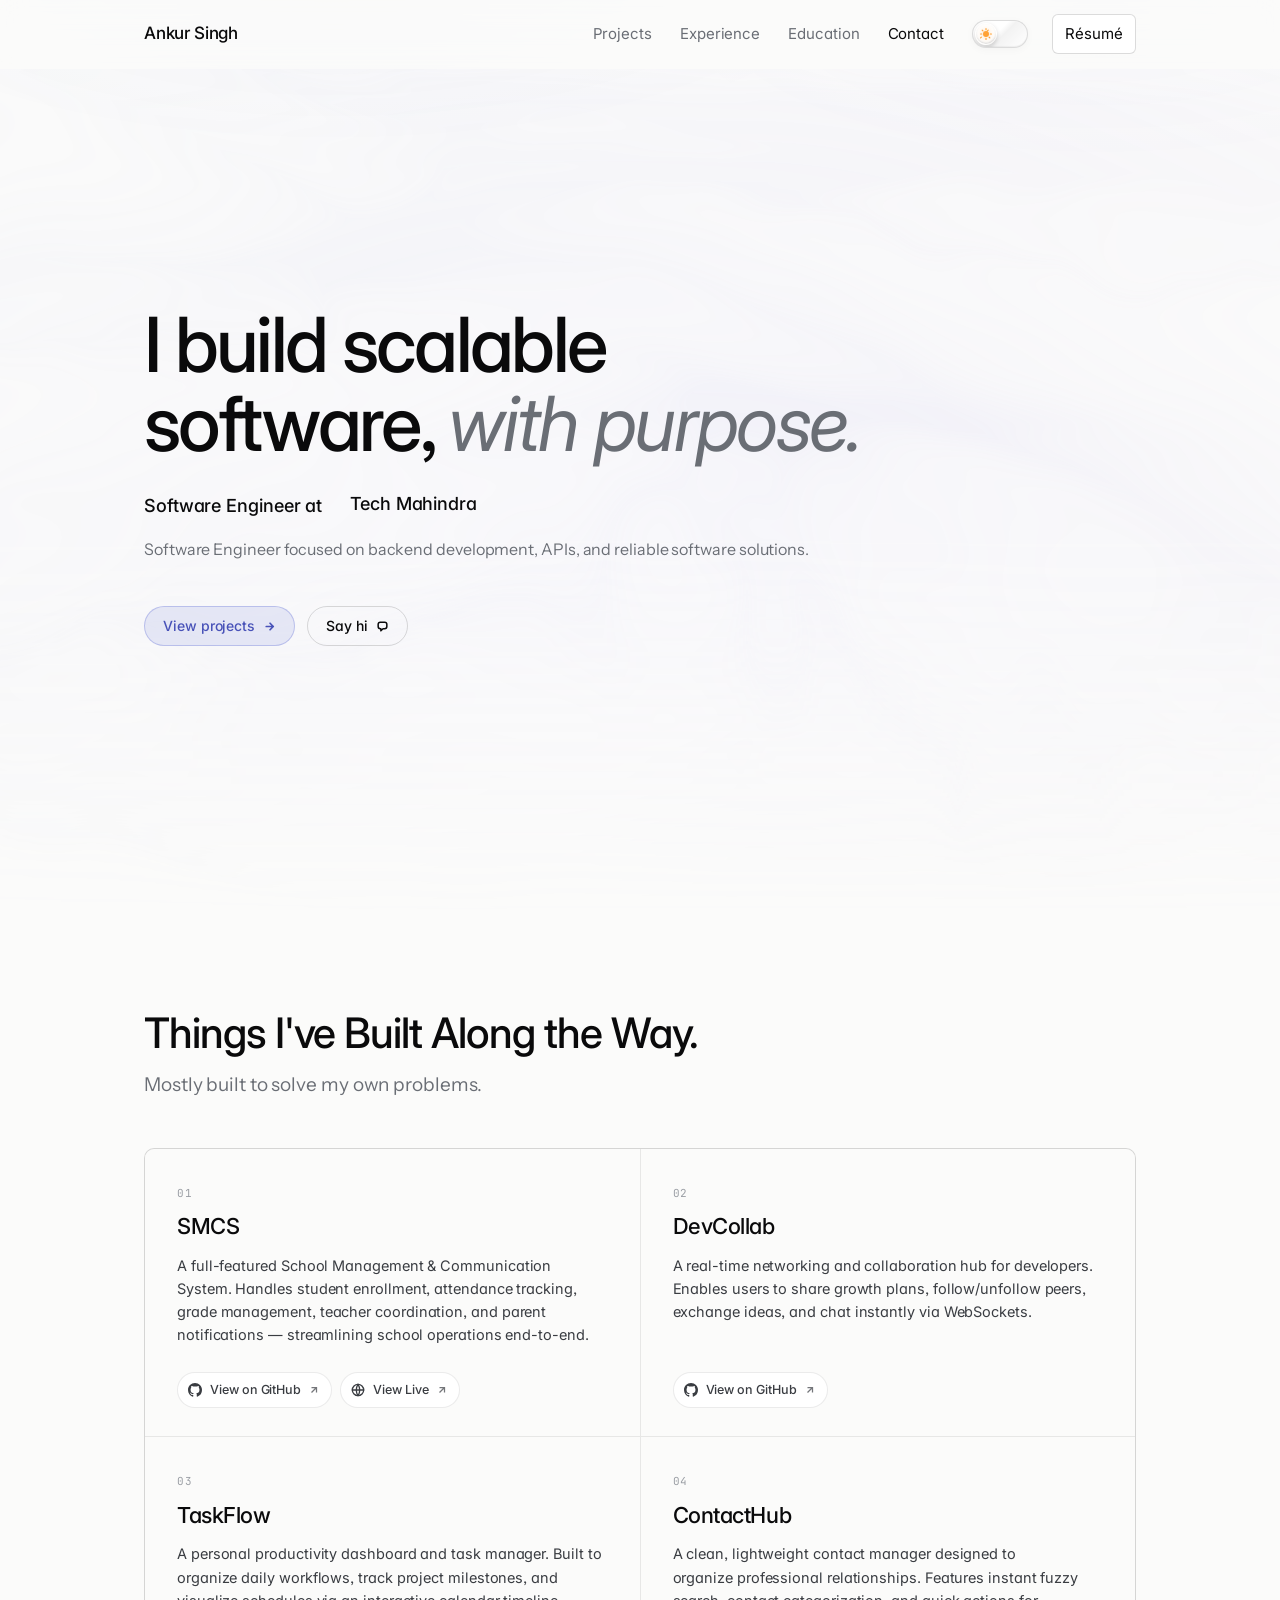
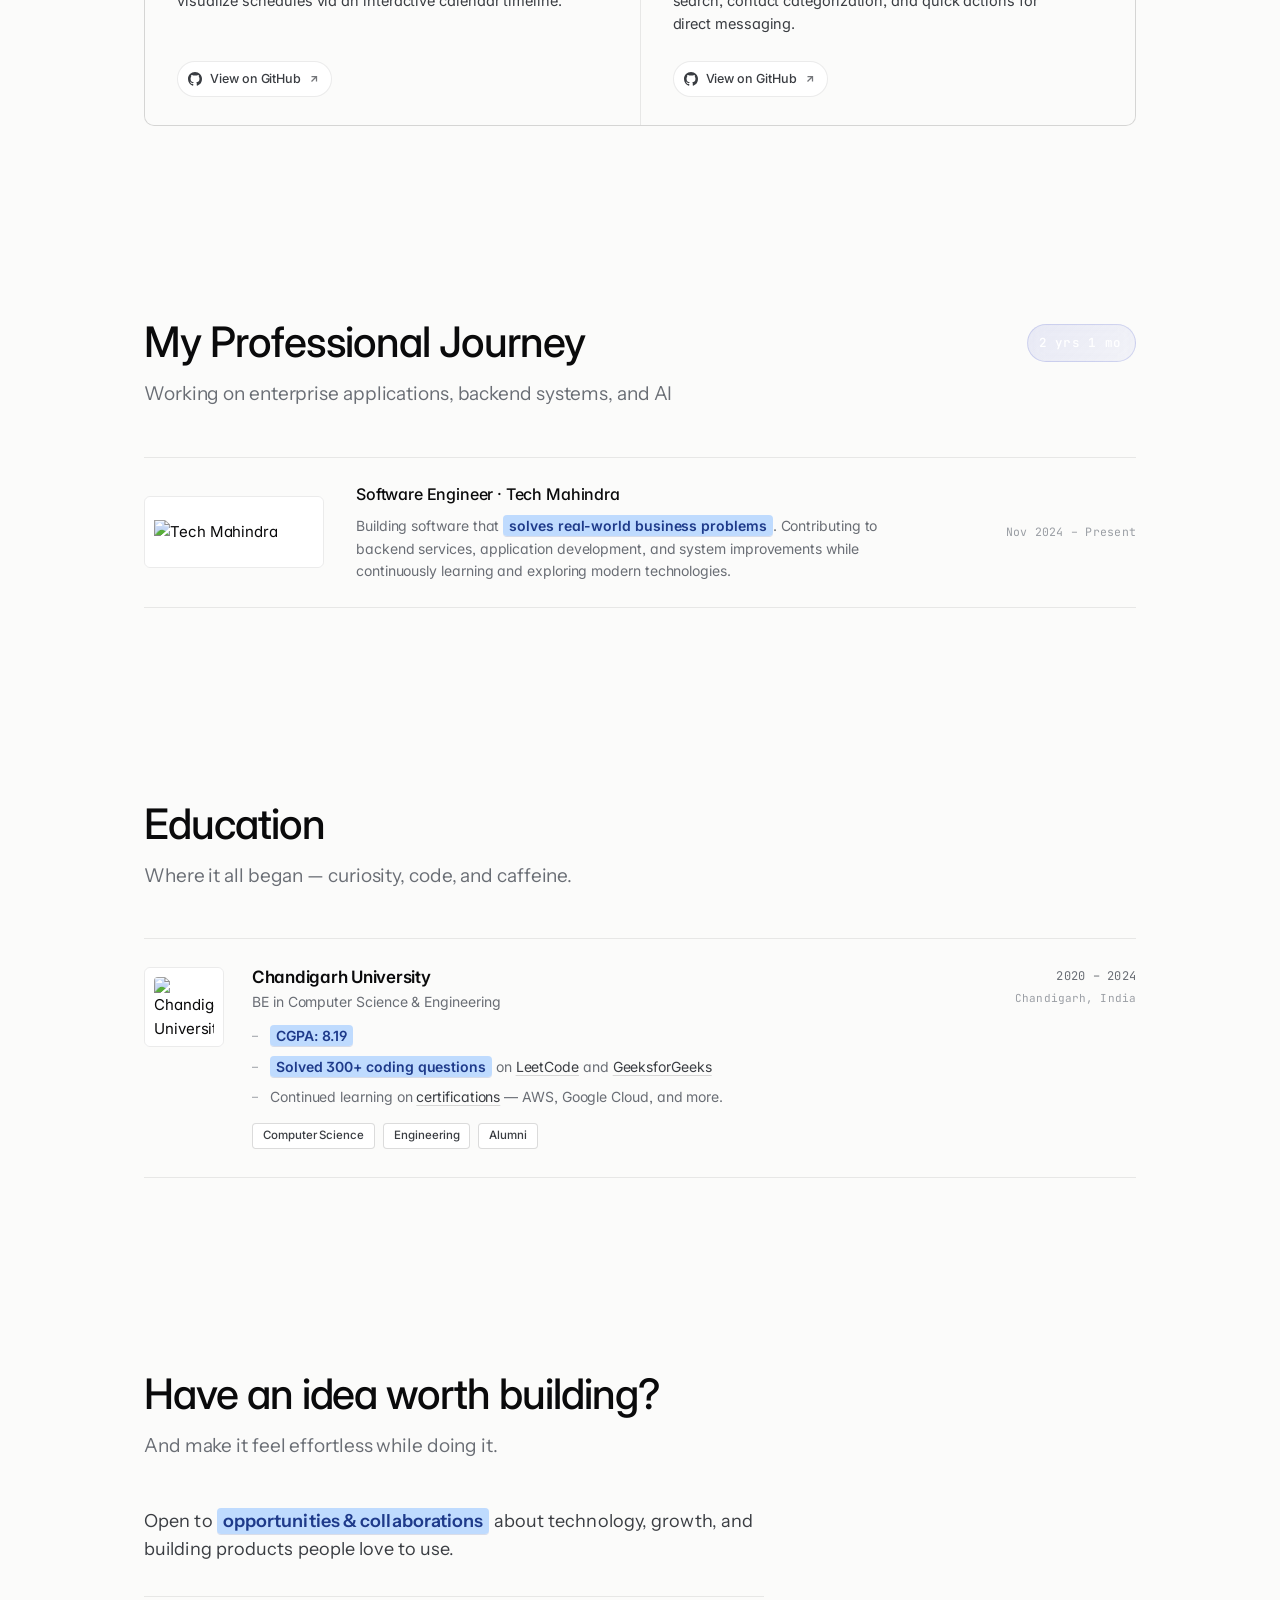
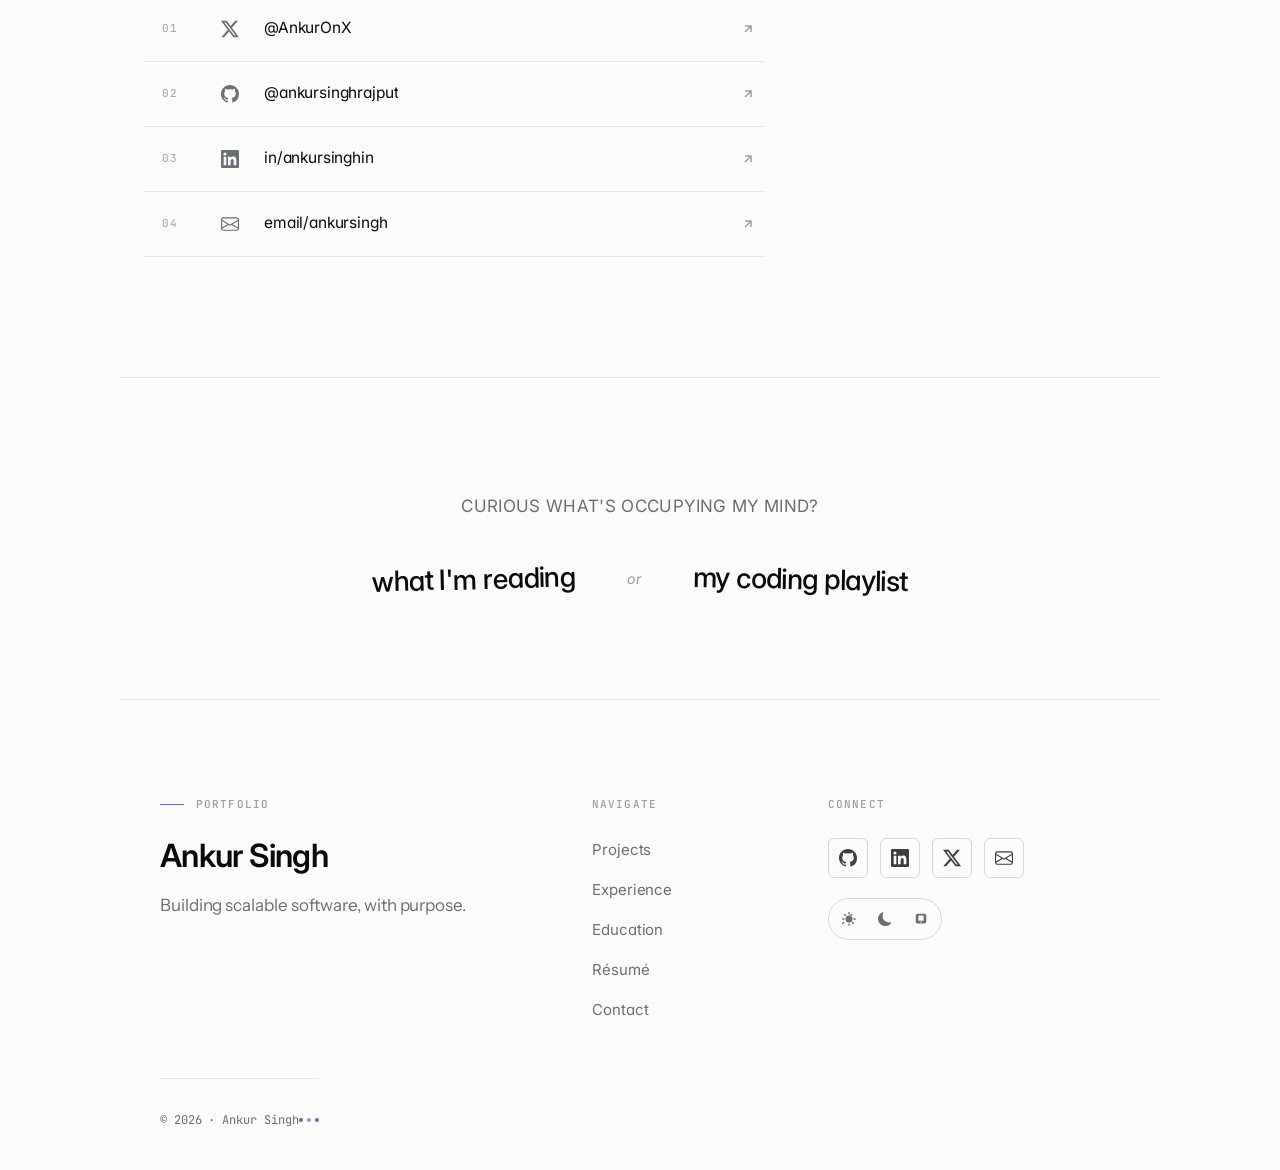
==== commit 88553536: "Update Resume" ====
--- a/index.html
+++ b/index.html
@@ -436,7 +436,7 @@
                     Download
                 </button>
                 <div class="resume-modal-title">
-                    <span class="resume-modal-file">Ankur-Singh-Resume.pdf</span>
+                    <span class="resume-modal-file">Ankur_Singh_resume_SE.pdf</span>
                 </div>
                 <button class="resume-modal-close" id="resumeCloseBtn" type="button" aria-label="Close résumé preview">
                     <svg viewBox="0 0 16 16" fill="none" stroke="currentColor" stroke-width="1.6" stroke-linecap="round" aria-hidden="true">
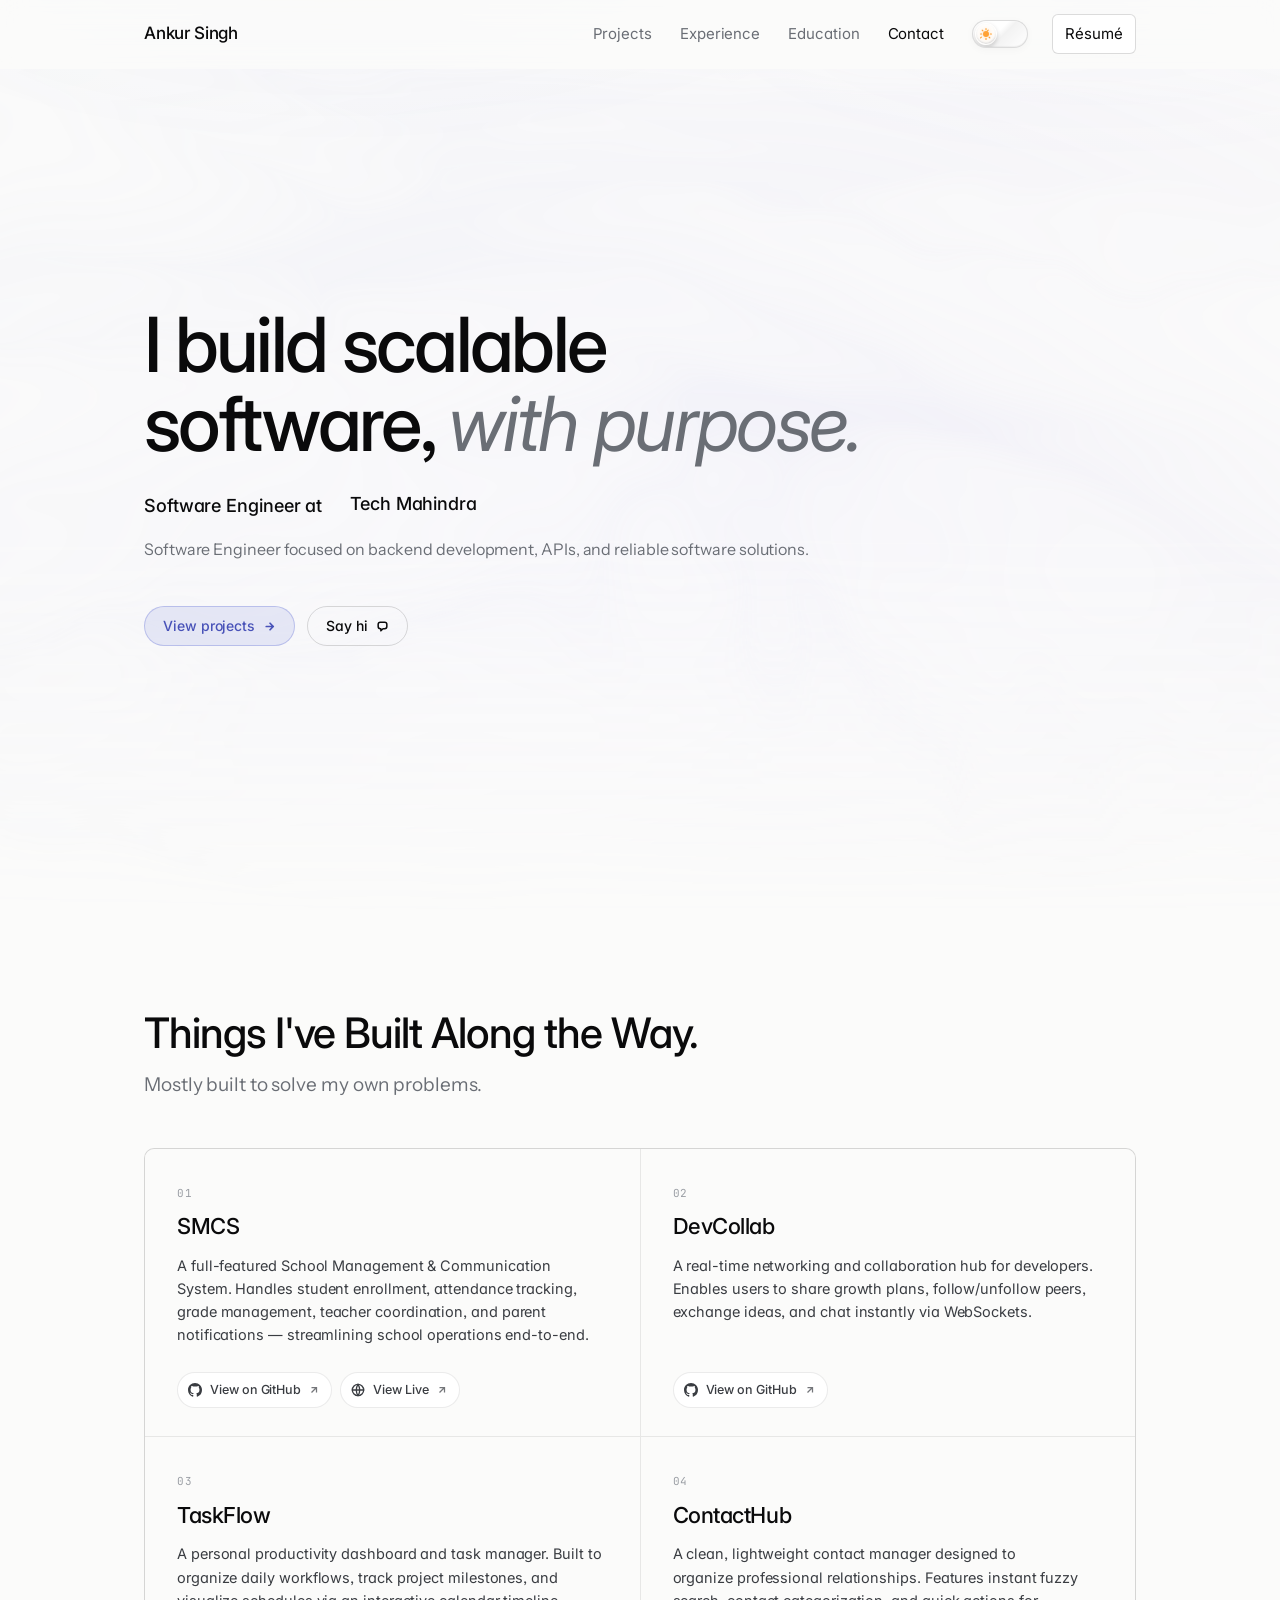
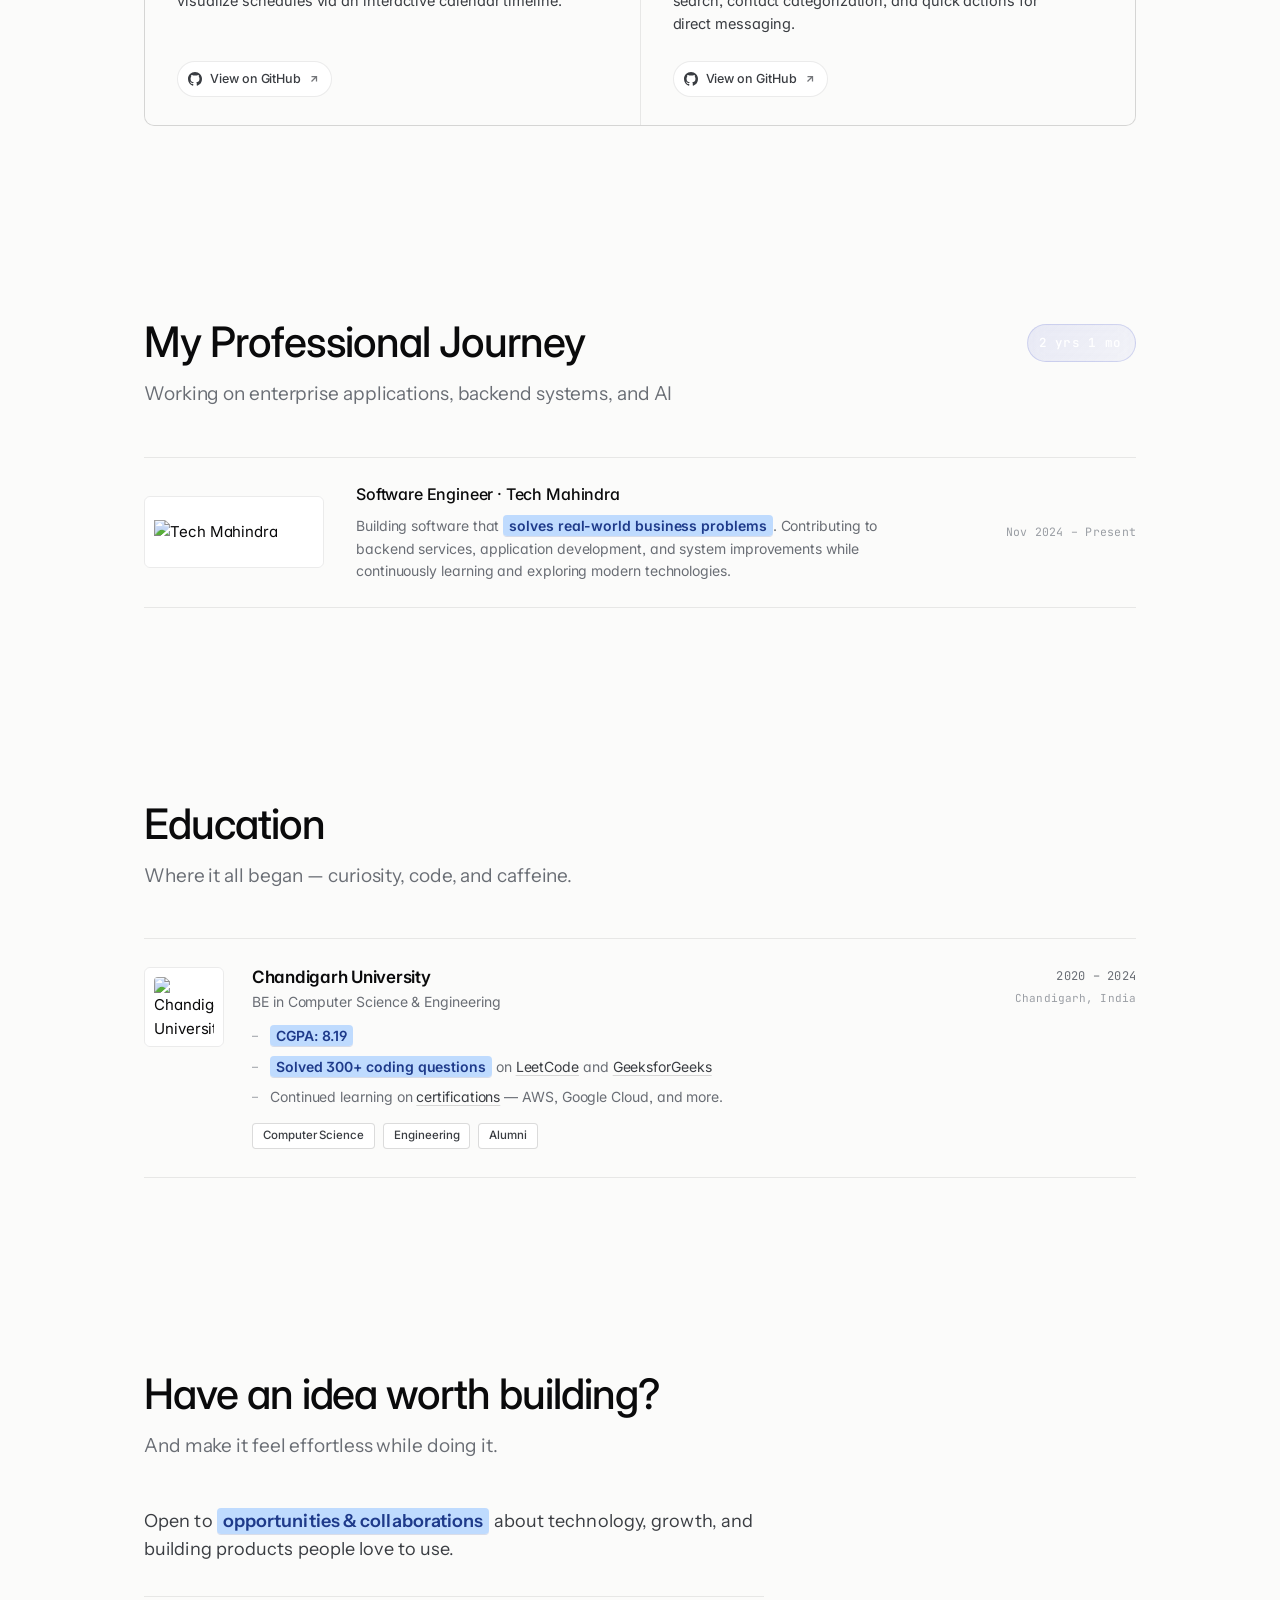
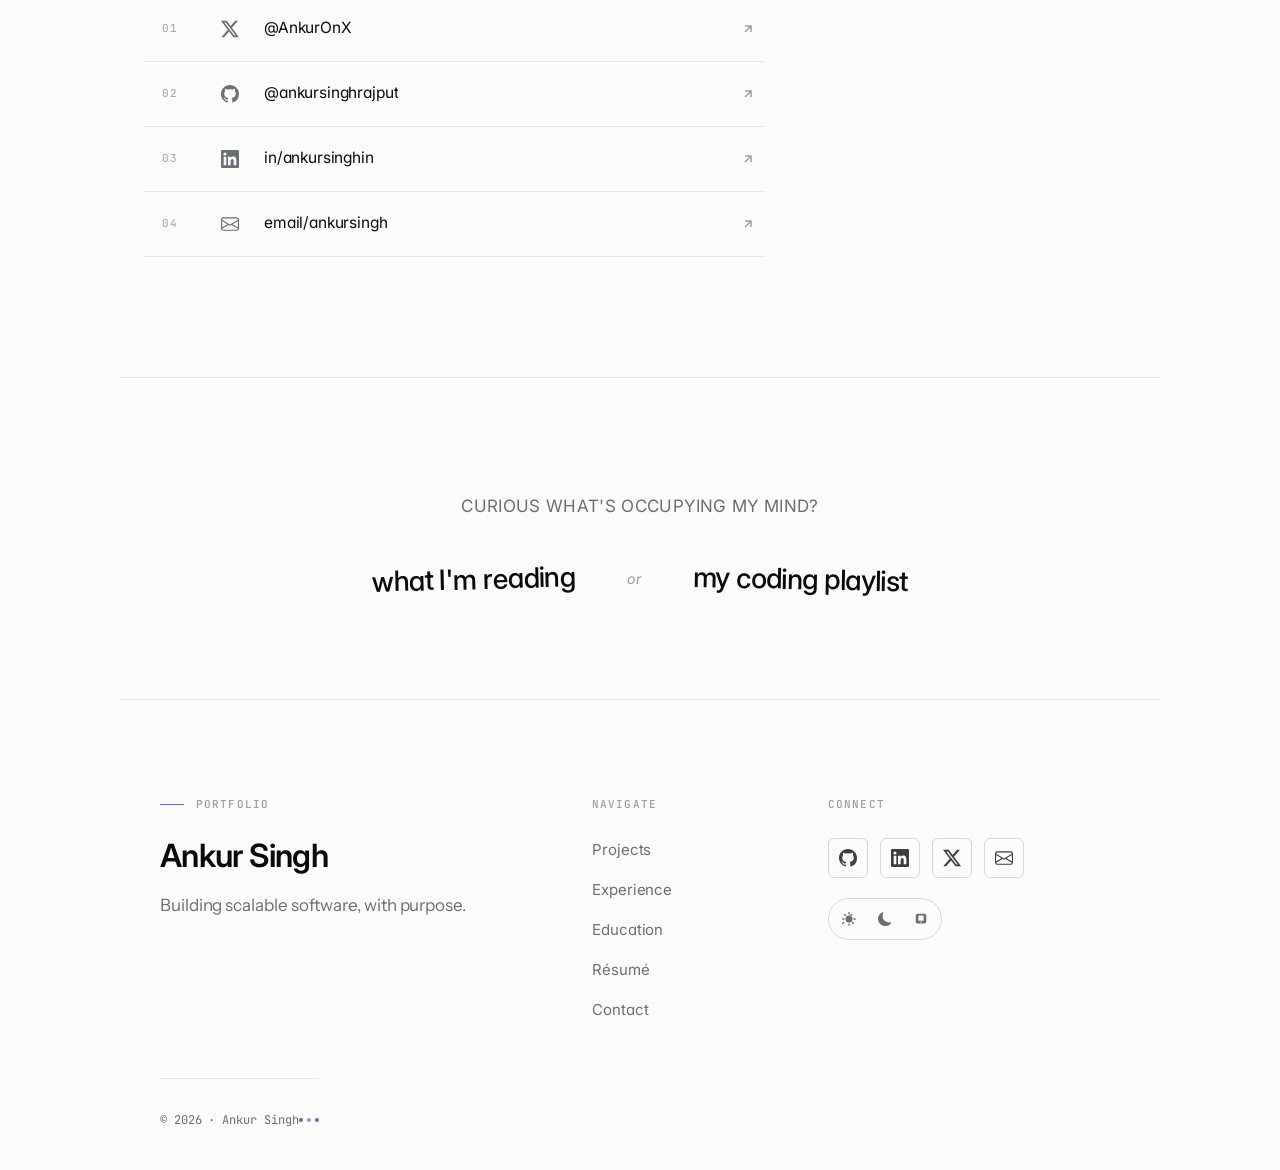
==== commit 5b1ac1fb: "Update resume" ====
--- a/index.html
+++ b/index.html
@@ -436,7 +436,7 @@
                     Download
                 </button>
                 <div class="resume-modal-title">
-                    <span class="resume-modal-file">Ankur_Singh_resume_SE.pdf</span>
+                    <span class="resume-modal-file">Ankur_singh_resume_SE.pdf</span>
                 </div>
                 <button class="resume-modal-close" id="resumeCloseBtn" type="button" aria-label="Close résumé preview">
                     <svg viewBox="0 0 16 16" fill="none" stroke="currentColor" stroke-width="1.6" stroke-linecap="round" aria-hidden="true">
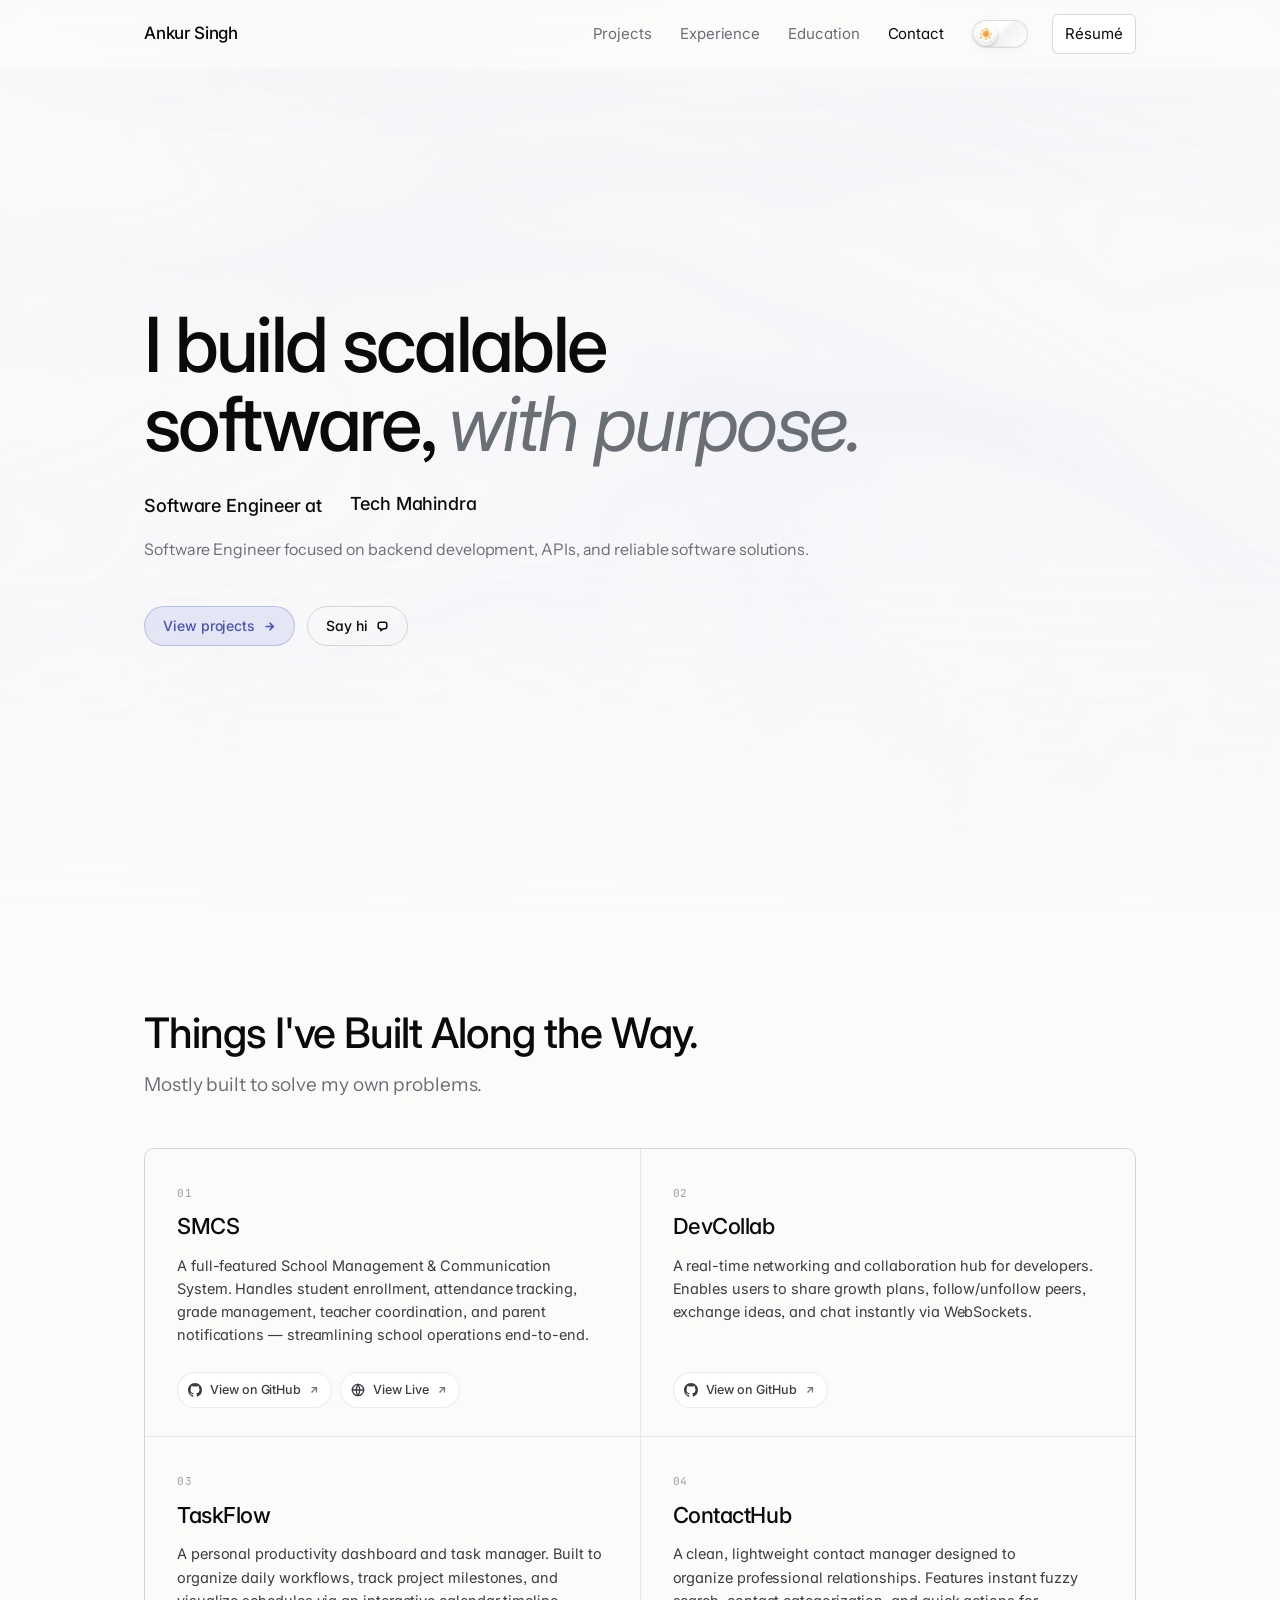
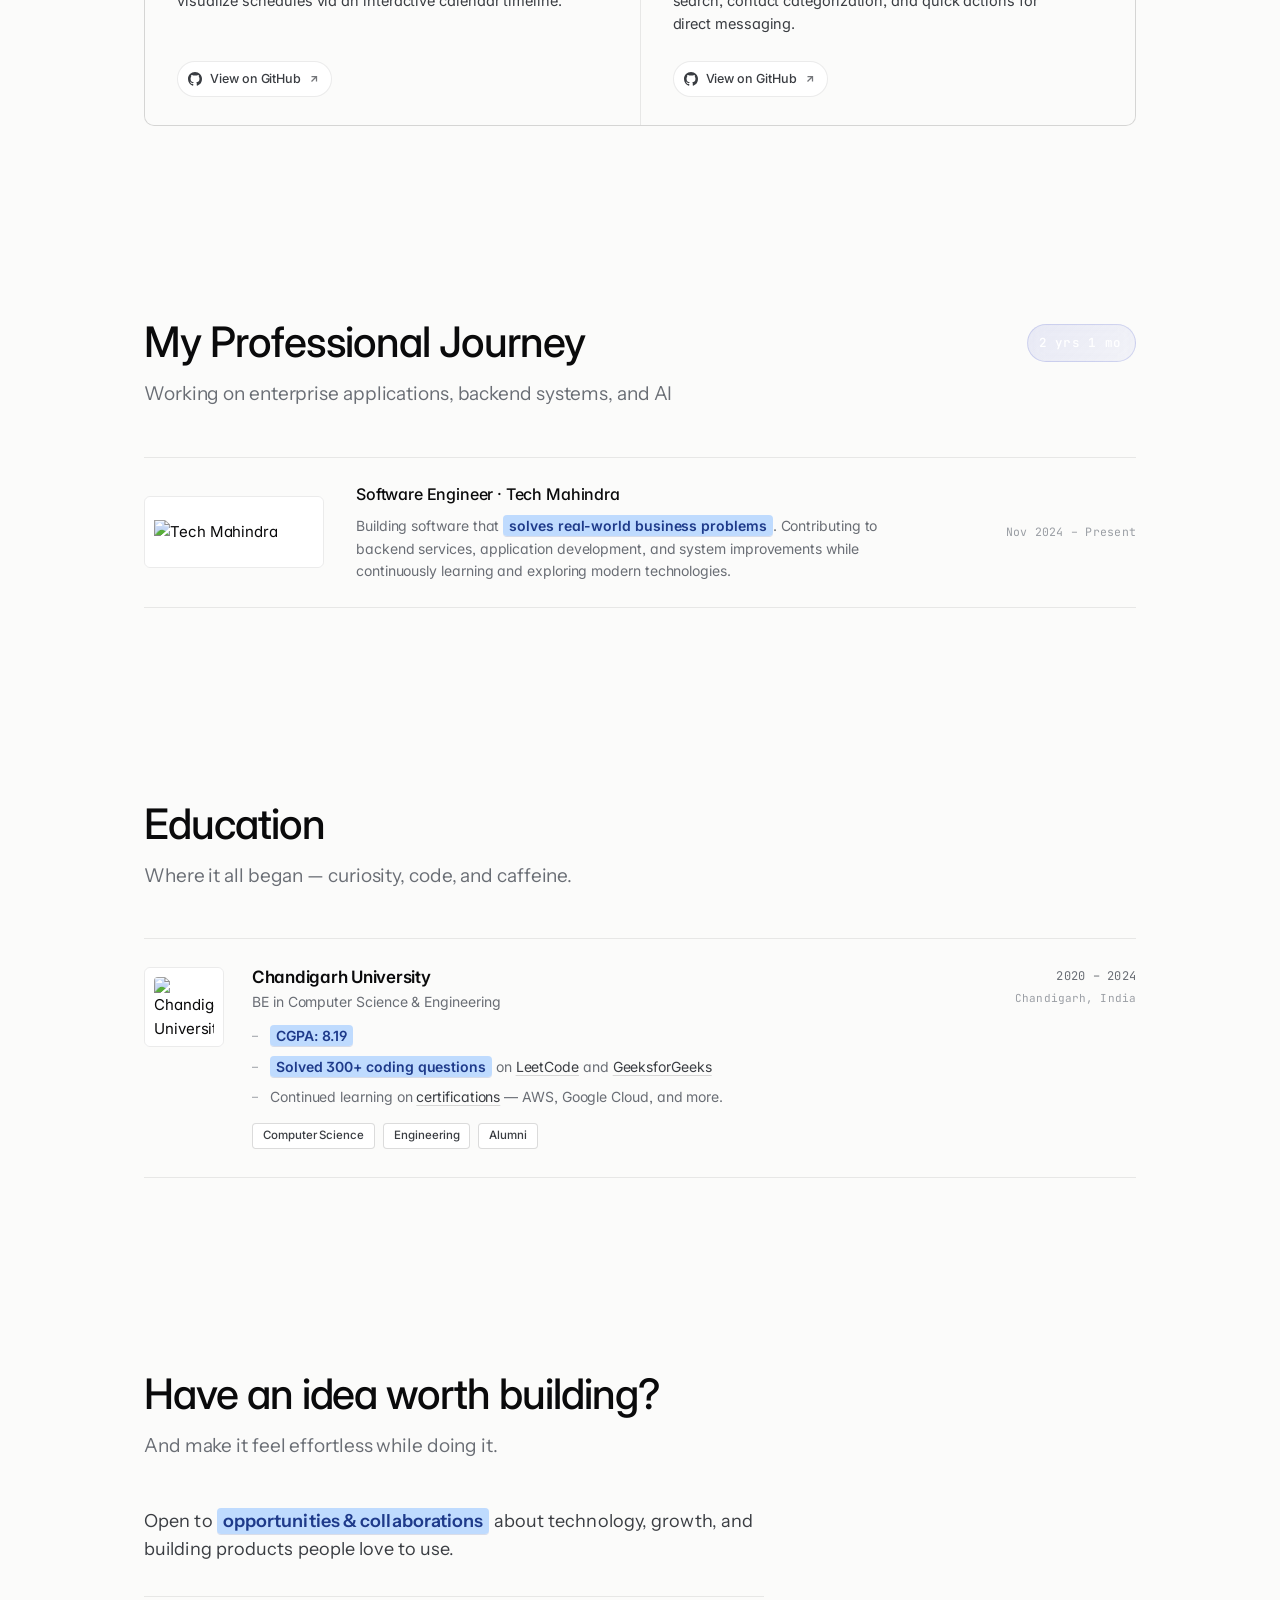
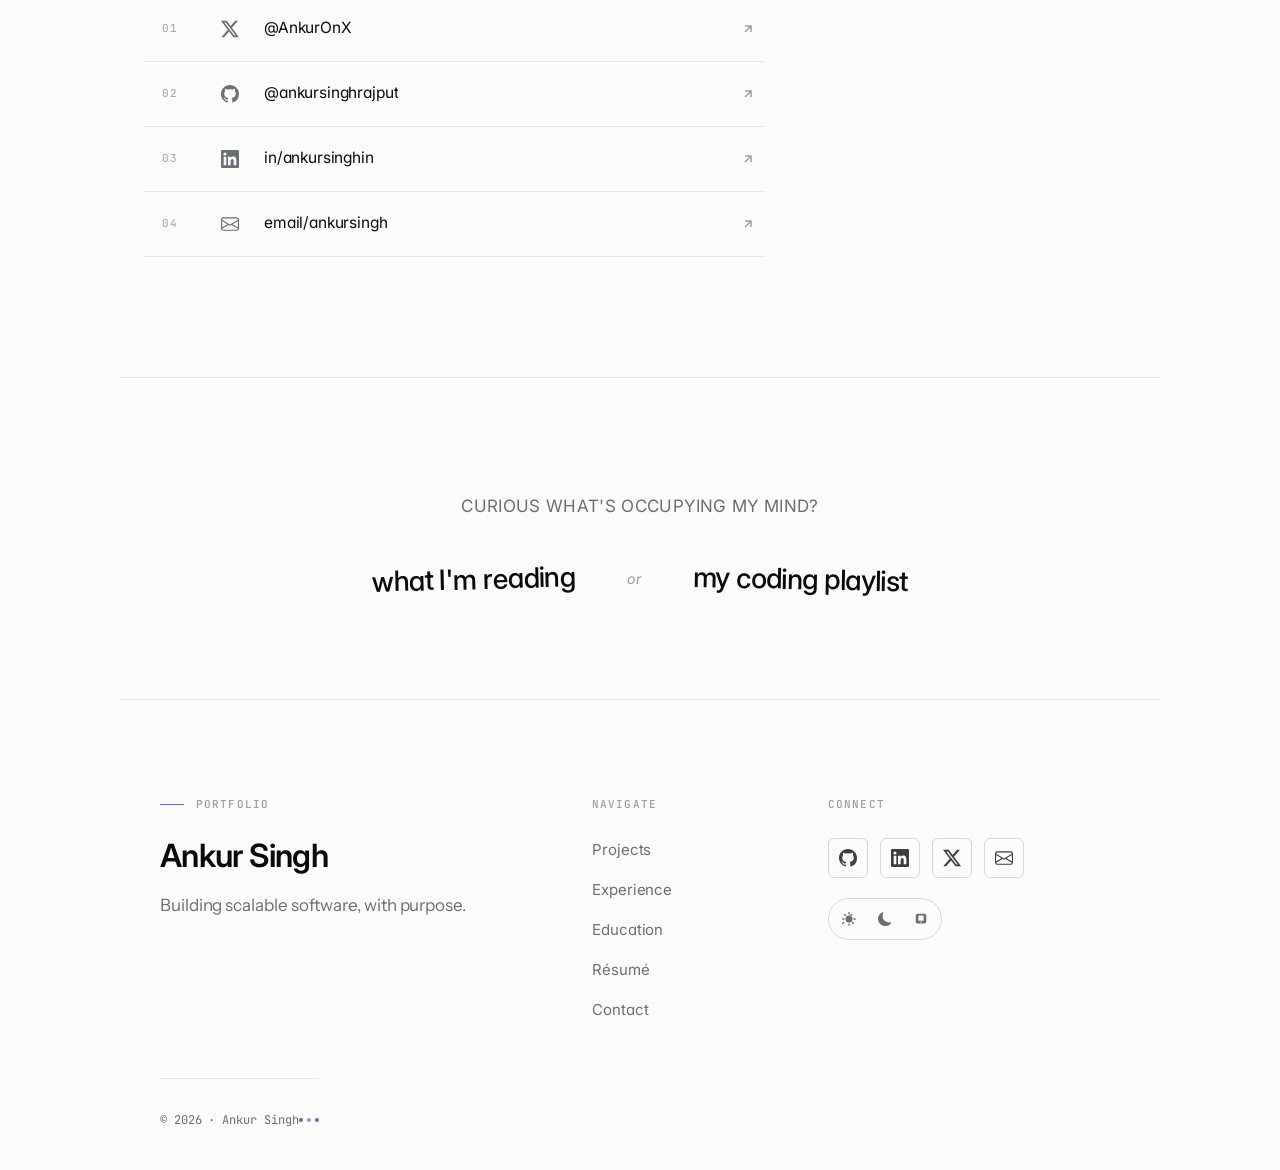
==== commit de661cab: "Add new cover image" ====
--- a/index.html
+++ b/index.html
@@ -20,7 +20,7 @@
     <meta property="og:title" content="Ankur Singh · Software Engineer">
     <meta property="og:description" content="Building scalable software with purpose.">
     <meta property="og:url" content="https://ankursingh-portfolio.vercel.app/">
-    <meta property="og:image" content="https://ankursingh-portfolio.vercel.app/assets/og-image.jpg">
+    <meta property="og:image" content="https://ankursingh-portfolio.vercel.app/assets/og_ankur_image.jpg">
     <meta property="og:image:type" content="image/jpeg">
     <meta property="og:image:width" content="1200">
     <meta property="og:image:height" content="630">
@@ -30,7 +30,7 @@
     <meta name="twitter:creator" content="@AnkurOnX">
     <meta name="twitter:title" content="Ankur Singh · Software Engineer">
     <meta name="twitter:description" content="Building scalable software with purpose.">
-    <meta name="twitter:image" content="https://ankursingh-portfolio.vercel.app/assets/og-image.jpg">
+    <meta name="twitter:image" content="https://ankursingh-portfolio.vercel.app/assets/og_ankur_image.jpg">
     <meta name="twitter:image:alt" content="Ankur Singh · Software Engineer">
 
     <link rel="stylesheet" href="styles.css?v=2026-06-02-responsive">
